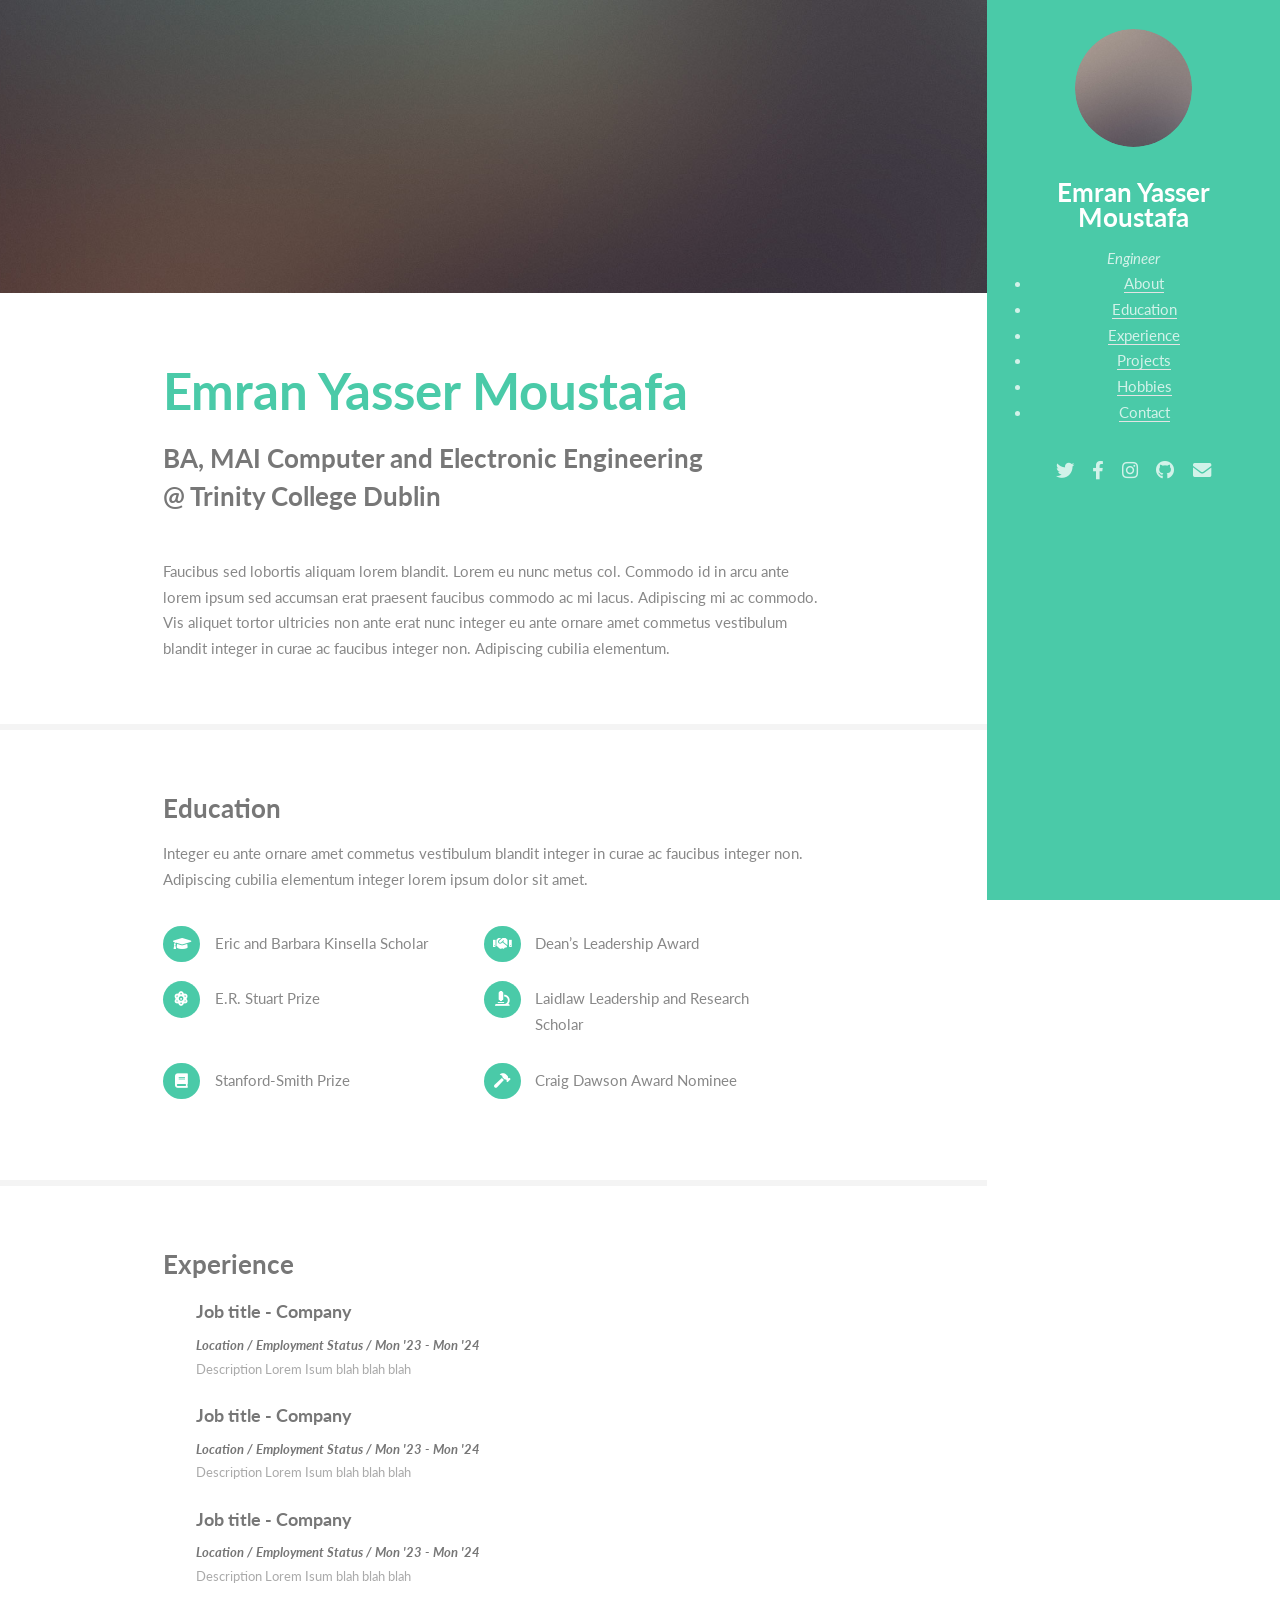
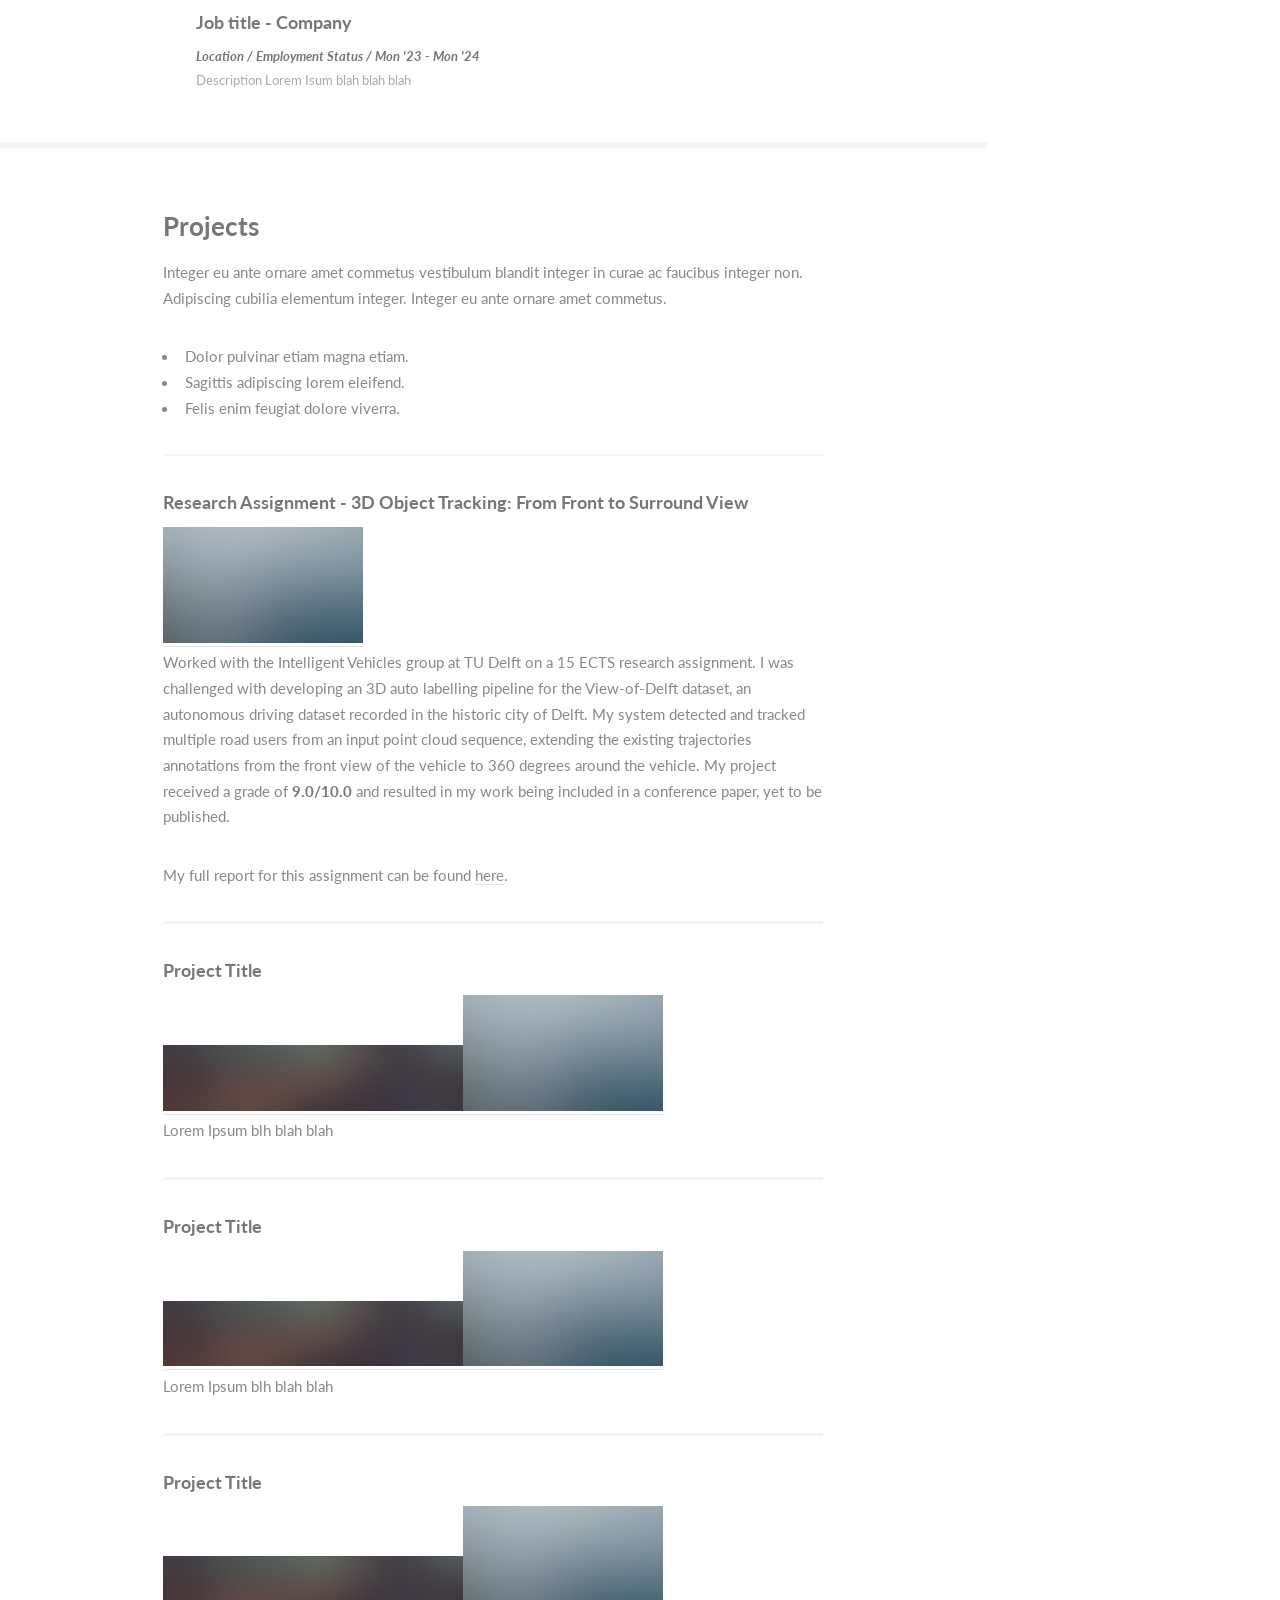
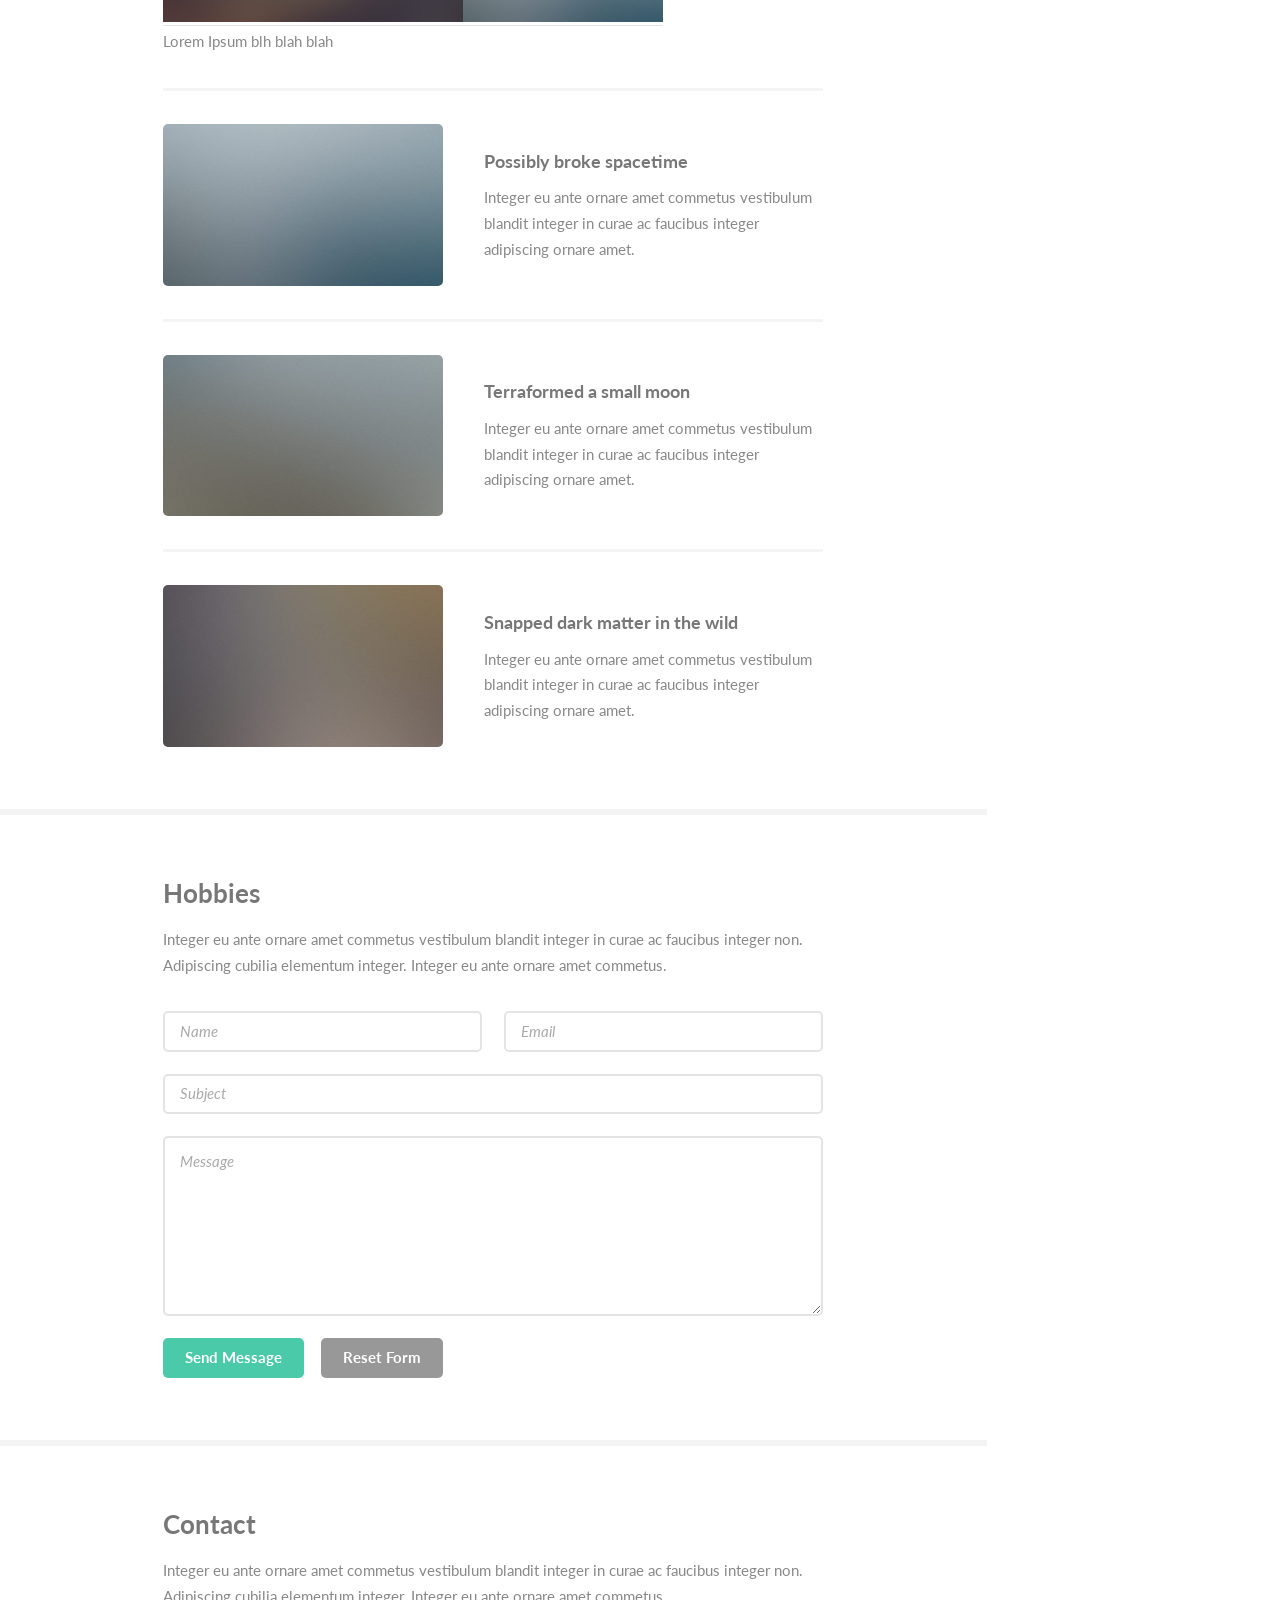
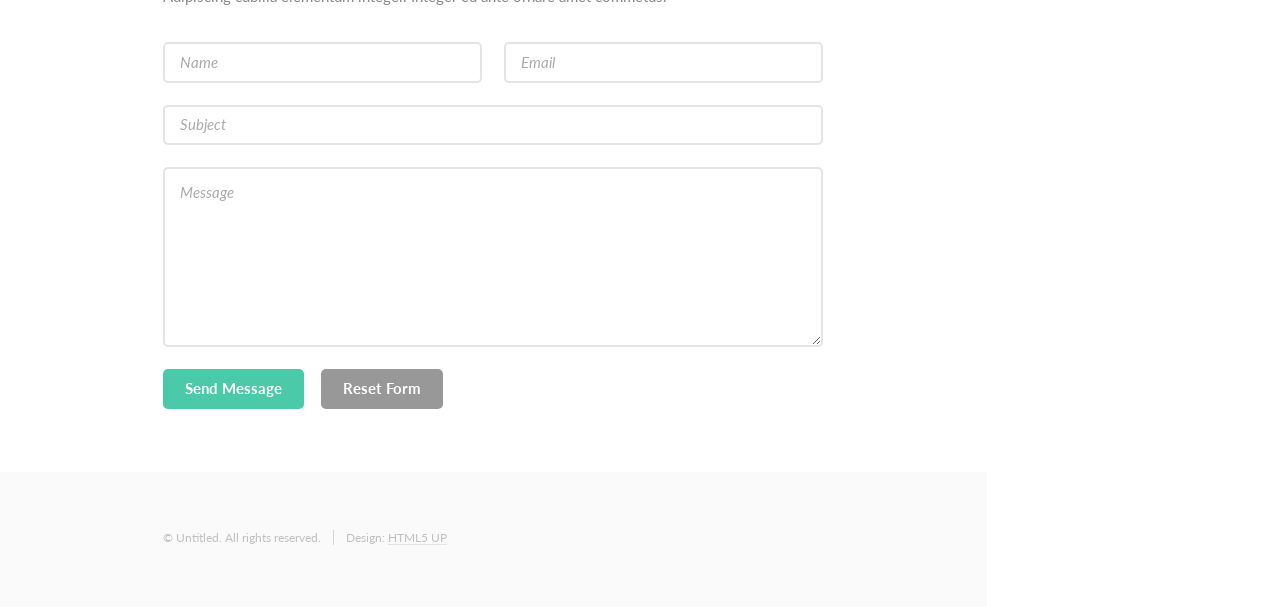
==== index.html @ 8ed4f8d2 "Added objtrack text" ====
<!DOCTYPE HTML>
<!--
	Read Only by HTML5 UP
	html5up.net | @ajlkn
	Free for personal and commercial use under the CCA 3.0 license (html5up.net/license)
-->
<html>
	<head>
		<title>eymoustafa</title>
		<meta charset="utf-8" />
		<meta name="viewport" content="width=device-width, initial-scale=1, user-scalable=no" />
		<link rel="stylesheet" href="assets/css/main.css" />
	</head>
	<body class="is-preload">

		<!-- Header -->
			<section id="header">
				<header>
					<span class="image avatar"><img src="images/avatar.jpg" alt="" /></span>
					<h1 id="logo"><a href="#">Emran Yasser Moustafa</a></h1>
					<p>Engineer</pi
				</header>
				<nav id="nav">
					<ul>
						<li><a href="#one" class="active">About</a></li>
						<li><a href="#two">Education</a></li>
						<li><a href="#three">Experience</a></li>
						<li><a href="#four">Projects</a></li>
						<li><a href="#five">Hobbies</a></li>
						<li><a href="#six">Contact</a></li>
					</ul>
				</nav>
				<footer>
					<ul class="icons">
						<li><a href="#" class="icon brands fa-twitter"><span class="label">Twitter</span></a></li>
						<li><a href="#" class="icon brands fa-facebook-f"><span class="label">Facebook</span></a></li>
						<li><a href="#" class="icon brands fa-instagram"><span class="label">Instagram</span></a></li>
						<li><a href="#" class="icon brands fa-github"><span class="label">Github</span></a></li>
						<li><a href="#" class="icon solid fa-envelope"><span class="label">Email</span></a></li>
					</ul>
				</footer>
			</section>

		<!-- Wrapper -->
			<div id="wrapper">

				<!-- Main -->
					<div id="main">

						<!-- One -->
							<section id="one">
								<div class="image main" data-position="center">
									<img src="images/banner.jpg" alt="" />
								</div>
								<div class="container">
									<header class="major">
										<h2>Emran Yasser Moustafa</h2>
										<p>BA, MAI Computer and Electronic Engineering <br />
										@ Trinity College Dublin</p>
									</header>
									<p>Faucibus sed lobortis aliquam lorem blandit. Lorem eu nunc metus col. Commodo id in arcu ante lorem ipsum sed accumsan erat praesent faucibus commodo ac mi lacus. Adipiscing mi ac commodo. Vis aliquet tortor ultricies non ante erat nunc integer eu ante ornare amet commetus vestibulum blandit integer in curae ac faucibus integer non. Adipiscing cubilia elementum.</p>
								</div>
							</section>

						<!-- Two -->
							<section id="two">
								<div class="container">
									<h3>Education</h3>
									<p>Integer eu ante ornare amet commetus vestibulum blandit integer in curae ac faucibus integer non. Adipiscing cubilia elementum integer lorem ipsum dolor sit amet.</p>
									<ul class="feature-icons">
										<li class="icon solid fa-graduation-cap">Eric and Barbara Kinsella Scholar</li>
										<li class="icon solid fa-handshake">Dean’s Leadership Award</li>
										<li class="icon solid fa-atom">E.R. Stuart Prize</li>
										<li class="icon solid fa-microscope">Laidlaw Leadership and Research Scholar</li>
										<li class="icon solid fa-book">Stanford-Smith Prize</li>
										<li class="icon solid fa-hammer">Craig Dawson Award Nominee</li>
									</ul>
								</div>
							</section>

						<!-- Three -->
							<section id="three">
								<div class="container">
									<h3>Experience</h3>
									<div class="container">
										<header>
											<h4>Job title - Company</h4>
											<h5><i>Location / Employment Status / Mon '23 - Mon '24</i></h5>
											<p>Description Lorem Isum blah blah blah</p>
										</header>

										<header>
											<h4>Job title - Company</h4>
											<h5><i>Location / Employment Status / Mon '23 - Mon '24</i></h5>
											<p>Description Lorem Isum blah blah blah</p>
										</header>

										<header>
											<h4>Job title - Company</h4>
											<h5><i>Location / Employment Status / Mon '23 - Mon '24</i></h5>
											<p>Description Lorem Isum blah blah blah</p>
										</header>

										<header>
											<h4>Job title - Company</h4>
											<h5><i>Location / Employment Status / Mon '23 - Mon '24</i></h5>
											<p>Description Lorem Isum blah blah blah</p>
										</header>
									</div>
								</div>
							</section>

						<!-- Four -->
							<section id="four">
								<div class="container">
									<h3> Projects </h3>
									<p>Integer eu ante ornare amet commetus vestibulum blandit integer in curae ac faucibus integer non. Adipiscing cubilia elementum integer. Integer eu ante ornare amet commetus.</p>
									<ul>
										<li>Dolor pulvinar etiam magna etiam.</li>
										<li>Sagittis adipiscing lorem eleifend.</li>
										<li>Felis enim feugiat dolore viverra.</li>
									</ul>
									<hr> 
									<div class="features">										
										<article>
											<h4>Research Assignment - 3D Object Tracking: From Front to Surround View</h4>
											<a href="#"><img src="images/scene-14.gif" alt="" width="300" /><img src="images/pic01.jpg" alt="" width="200" /></a>
											<p>Worked with the Intelligent Vehicles group at TU Delft on a 15 ECTS research assignment. I was challenged with 
												developing an 3D auto labelling pipeline for the View-of-Delft dataset, an autonomous driving dataset recorded in the 
												historic city of Delft. My system detected and tracked multiple road users from an input point cloud sequence, extending 
												the existing trajectories annotations from the front view of the vehicle to 360 degrees around the vehicle. My project 
												received a grade of <b>9.0/10.0</b> and resulted in my work being included in a conference paper, yet to be published.
												</p>
											<p>My full report for this assignment can be found <a href="#">here</a>.</p>
										</article>
										<article>
											<h4>Project Title</h4>
											<a href="#"><img src="images/banner.jpg" alt="" width="300" /><img src="images/pic01.jpg" alt="" width="200" /></a>
											<p>Lorem Ipsum blh blah blah</p>
										</article>
										<article>
											<h4>Project Title</h4>
											<a href="#"><img src="images/banner.jpg" alt="" width="300" /><img src="images/pic01.jpg" alt="" width="200" /></a>
											<p>Lorem Ipsum blh blah blah</p>
										</article>
										<article>
											<h4>Project Title</h4>
											<a href="#"><img src="images/banner.jpg" alt="" width="300" /><img src="images/pic01.jpg" alt="" width="200" /></a>
											<p>Lorem Ipsum blh blah blah</p>
										</article>
										<article>
											<a href="#" class="image"><img src="images/pic01.jpg" alt="" /></a>
											<div class="inner">
												<h4>Possibly broke spacetime</h4>
												<p>Integer eu ante ornare amet commetus vestibulum blandit integer in curae ac faucibus integer adipiscing ornare amet.</p>
											</div>
										</article>
										<article>
											<a href="#" class="image"><img src="images/pic02.jpg" alt="" /></a>
											<div class="inner">
												<h4>Terraformed a small moon</h4>
												<p>Integer eu ante ornare amet commetus vestibulum blandit integer in curae ac faucibus integer adipiscing ornare amet.</p>
											</div>
										</article>
										<article>
											<a href="#" class="image"><img src="images/pic03.jpg" alt="" /></a>
											<div class="inner">
												<h4>Snapped dark matter in the wild</h4>
												<p>Integer eu ante ornare amet commetus vestibulum blandit integer in curae ac faucibus integer adipiscing ornare amet.</p>
											</div>
										</article>
									</div>
								</div>
							</section>

						<!-- Five -->                                                                                                                                                                     <section id="five">                                                                                                                                                               <div class="container">                                                                                                                                                           <h3>Hobbies</h3>                                                                                                                                                       <p>Integer eu ante ornare amet commetus vestibulum blandit integer in curae ac faucibus integer non. Adipiscing cubilia elementum integer. Integer eu ante ornare amet commetus.</p>                                                                                                                                                                <form method="post" action="#">                                                                                                                                                   <div class="row gtr-uniform">                                                                                                                                                     <div class="col-6 col-12-xsmall"><input type="text" name="name" id="name" placeholder="Name" /></div>                                                                                                                                                                                                                                               <div class="col-6 col-12-xsmall"><input type="email" name="email" id="email" placeholder="Email" /></div>                                                                                                                                                                                                                                           <div class="col-12"><input type="text" name="subject" id="subject" placeholder="Subject" /></div>                                                                                                                                                                                                                                                   <div class="col-12"><textarea name="message" id="message" placeholder="Message" rows="6"></textarea></div>                                                                                                                                                                                                                                          <div class="col-12">                                                                                                                                                              <ul class="actions">                                                                                                                                                              <li><input type="submit" class="primary" value="Send Message" /></li>
						<li><input type="reset" value="Reset Form" /></li>
						</ul>
						</div>
						</div>
						</form>
						</div>
						</section>
						<!-- Six-->                                                                                                                                                                     <section id="six">                                                                                                                                                               <div class="container">                                                                                                                                                           <h3>Contact</h3>                                                                                                                                                       <p>Integer eu ante ornare amet commetus vestibulum blandit integer in curae ac faucibus integer non. Adipiscing cubilia elementum integer. Integer eu ante ornare amet commetus.</p>                                                                                                                                                                <form method="post" action="#">                                                                                                                                                   <div class="row gtr-uniform">                                                                                                                                                     <div class="col-6 col-12-xsmall"><input type="text" name="name" id="name" placeholder="Name" /></div>                                                                                                                                                                                                                                               <div class="col-6 col-12-xsmall"><input type="email" name="email" id="email" placeholder="Email" /></div>                                                                                                                                                                                                                                           <div class="col-12"><input type="text" name="subject" id="subject" placeholder="Subject" /></div>                                                                                                                                                                                                                                                   <div class="col-12"><textarea name="message" id="message" placeholder="Message" rows="6"></textarea></div>                                                                                                                                                                                                                                          <div class="col-12">                                                                                                                                                              <ul class="actions">                                                                                                                                                              <li><input type="submit" class="primary" value="Send Message" /></li>
						<li><input type="reset" value="Reset Form" /></li>
						</ul>
						</div>
						</div>
						</form>
						</div>
						</section>


						<!-- Five -->
						<!--
							<section id="five">
								<div class="container">
									<h3>Elements</h3>

									<section>
										<h4>Text</h4>
										<p>This is <b>bold</b> and this is <strong>strong</strong>. This is <i>italic</i> and this is <em>emphasized</em>.
										This is <sup>superscript</sup> text and this is <sub>subscript</sub> text.
										This is <u>underlined</u> and this is code: <code>for (;;) { ... }</code>. Finally, <a href="#">this is a link</a>.</p>
										<hr />
										<header>
											<h4>Heading with a Subtitle</h4>
											<p>Lorem ipsum dolor sit amet nullam id egestas urna aliquam</p>
										</header>
										<p>Nunc lacinia ante nunc ac lobortis. Interdum adipiscing gravida odio porttitor sem non mi integer non faucibus ornare mi ut ante amet placerat aliquet. Volutpat eu sed ante lacinia sapien lorem accumsan varius montes viverra nibh in adipiscing blandit tempus accumsan.</p>
										<header>
											<h5>Heading with a Subtitle</h5>
											<p>Lorem ipsum dolor sit amet nullam id egestas urna aliquam</p>
										</header>
										<p>Nunc lacinia ante nunc ac lobortis. Interdum adipiscing gravida odio porttitor sem non mi integer non faucibus ornare mi ut ante amet placerat aliquet. Volutpat eu sed ante lacinia sapien lorem accumsan varius montes viverra nibh in adipiscing blandit tempus accumsan.</p>
										<hr />
										<h2>Heading Level 2</h2>
										<h3>Heading Level 3</h3>
										<h4>Heading Level 4</h4>
										<h5>Heading Level 5</h5>
										<h6>Heading Level 6</h6>
										<hr />
										<h5>Blockquote</h5>
										<blockquote>Fringilla nisl. Donec accumsan interdum nisi, quis tincidunt felis sagittis eget tempus euismod. Vestibulum ante ipsum primis in faucibus vestibulum. Blandit adipiscing eu felis iaculis volutpat ac adipiscing accumsan faucibus. Vestibulum ante ipsum primis in faucibus lorem ipsum dolor sit amet nullam adipiscing eu felis.</blockquote>
										<h5>Preformatted</h5>
										<pre><code>i = 0;

while (!deck.isInOrder()) {
    print 'Iteration ' + i;
    deck.shuffle();
    i++;
}

print 'It took ' + i + ' iterations to sort the deck.';</code></pre>
									</section>

									<section>
										<h4>Lists</h4>
										<div class="row">
											<div class="col-6 col-12-xsmall">
												<h5>Unordered</h5>
												<ul>
													<li>Dolor pulvinar etiam magna etiam.</li>
													<li>Sagittis adipiscing lorem eleifend.</li>
													<li>Felis enim feugiat dolore viverra.</li>
												</ul>
												<h5>Alternate</h5>
												<ul class="alt">
													<li>Dolor pulvinar etiam magna etiam.</li>
													<li>Sagittis adipiscing lorem eleifend.</li>
													<li>Felis enim feugiat dolore viverra.</li>
												</ul>
											</div>
											<div class="col-6 col-12-xsmall">
												<h5>Ordered</h5>
												<ol>
													<li>Dolor pulvinar etiam magna etiam.</li>
													<li>Etiam vel felis at lorem sed viverra.</li>
													<li>Felis enim feugiat dolore viverra.</li>
													<li>Dolor pulvinar etiam magna etiam.</li>
													<li>Etiam vel felis at lorem sed viverra.</li>
													<li>Felis enim feugiat dolore viverra.</li>
												</ol>
												<h5>Icons</h5>
												<ul class="icons">
													<li><a href="#" class="icon brands fa-twitter"><span class="label">Twitter</span></a></li>
													<li><a href="#" class="icon brands fa-facebook-f"><span class="label">Facebook</span></a></li>
													<li><a href="#" class="icon brands fa-instagram"><span class="label">Instagram</span></a></li>
													<li><a href="#" class="icon brands fa-github"><span class="label">Github</span></a></li>
													<li><a href="#" class="icon brands fa-dribbble"><span class="label">Dribbble</span></a></li>
													<li><a href="#" class="icon brands fa-tumblr"><span class="label">Tumblr</span></a></li>
												</ul>
											</div>
										</div>
										<h5>Actions</h5>
										<ul class="actions">
											<li><a href="#" class="button primary">Default</a></li>
											<li><a href="#" class="button">Default</a></li>
											<li><a href="#" class="button alt">Default</a></li>
										</ul>
										<ul class="actions small">
											<li><a href="#" class="button primary small">Small</a></li>
											<li><a href="#" class="button small">Small</a></li>
											<li><a href="#" class="button alt small">Small</a></li>
										</ul>
										<div class="row">
											<div class="col-3 col-6-medium col-12-xsmall">
												<ul class="actions stacked">
													<li><a href="#" class="button primary">Default</a></li>
													<li><a href="#" class="button">Default</a></li>
													<li><a href="#" class="button alt">Default</a></li>
												</ul>
											</div>
											<div class="col-3 col-6 col-12-xsmall">
												<ul class="actions stacked">
													<li><a href="#" class="button primary small">Small</a></li>
													<li><a href="#" class="button small">Small</a></li>
													<li><a href="#" class="button alt small">Small</a></li>
												</ul>
											</div>
											<div class="col-3 col-6-medium col-12-xsmall">
												<ul class="actions stacked">
													<li><a href="#" class="button primary fit">Default</a></li>
													<li><a href="#" class="button fit">Default</a></li>
													<li><a href="#" class="button alt fit">Default</a></li>
												</ul>
											</div>
											<div class="col-3 col-6-medium col-12-xsmall">
												<ul class="actions stacked">
													<li><a href="#" class="button primary small fit">Small</a></li>
													<li><a href="#" class="button small fit">Small</a></li>
													<li><a href="#" class="button alt small fit">Small</a></li>
												</ul>
											</div>
										</div>
									</section>

									<section>
										<h4>Table</h4>
										<h5>Default</h5>
										<div class="table-wrapper">
											<table>
												<thead>
													<tr>
														<th>Name</th>
														<th>Description</th>
														<th>Price</th>
													</tr>
												</thead>
												<tbody>
													<tr>
														<td>Item One</td>
														<td>Ante turpis integer aliquet porttitor.</td>
														<td>29.99</td>
													</tr>
													<tr>
														<td>Item Two</td>
														<td>Vis ac commodo adipiscing arcu aliquet.</td>
														<td>19.99</td>
													</tr>
													<tr>
														<td>Item Three</td>
														<td> Morbi faucibus arcu accumsan lorem.</td>
														<td>29.99</td>
													</tr>
													<tr>
														<td>Item Four</td>
														<td>Vitae integer tempus condimentum.</td>
														<td>19.99</td>
													</tr>
													<tr>
														<td>Item Five</td>
														<td>Ante turpis integer aliquet porttitor.</td>
														<td>29.99</td>
													</tr>
												</tbody>
												<tfoot>
													<tr>
														<td colspan="2"></td>
														<td>100.00</td>
													</tr>
												</tfoot>
											</table>
										</div>

										<h5>Alternate</h5>
										<div class="table-wrapper">
											<table class="alt">
												<thead>
													<tr>
														<th>Name</th>
														<th>Description</th>
														<th>Price</th>
													</tr>
												</thead>
												<tbody>
													<tr>
														<td>Item One</td>
														<td>Ante turpis integer aliquet porttitor.</td>
														<td>29.99</td>
													</tr>
													<tr>
														<td>Item Two</td>
														<td>Vis ac commodo adipiscing arcu aliquet.</td>
														<td>19.99</td>
													</tr>
													<tr>
														<td>Item Three</td>
														<td> Morbi faucibus arcu accumsan lorem.</td>
														<td>29.99</td>
													</tr>
													<tr>
														<td>Item Four</td>
														<td>Vitae integer tempus condimentum.</td>
														<td>19.99</td>
													</tr>
													<tr>
														<td>Item Five</td>
														<td>Ante turpis integer aliquet porttitor.</td>
														<td>29.99</td>
													</tr>
												</tbody>
												<tfoot>
													<tr>
														<td colspan="2"></td>
														<td>100.00</td>
													</tr>
												</tfoot>
											</table>
										</div>
									</section>

									<section>
										<h4>Buttons</h4>
										<ul class="actions">
											<li><a href="#" class="button primary">Primary</a></li>
											<li><a href="#" class="button">Default</a></li>
											<li><a href="#" class="button alt">Alternate</a></li>
										</ul>
										<ul class="actions">
											<li><a href="#" class="button primary large">Large</a></li>
											<li><a href="#" class="button">Default</a></li>
											<li><a href="#" class="button alt small">Small</a></li>
										</ul>
										<ul class="actions fit">
											<li><a href="#" class="button primary fit">Fit</a></li>
											<li><a href="#" class="button fit">Fit</a></li>
											<li><a href="#" class="button alt fit">Fit</a></li>
										</ul>
										<ul class="actions fit small">
											<li><a href="#" class="button primary fit small">Fit + Small</a></li>
											<li><a href="#" class="button fit small">Fit + Small</a></li>
											<li><a href="#" class="button alt fit small">Fit + Small</a></li>
										</ul>
										<ul class="actions">
											<li><a href="#" class="button primary icon solid fa-download">Icon</a></li>
											<li><a href="#" class="button icon solid fa-download">Icon</a></li>
											<li><a href="#" class="button alt icon solid fa-check">Icon</a></li>
										</ul>
										<ul class="actions">
											<li><span class="button primary disabled">Primary</span></li>
											<li><span class="button disabled">Default</span></li>
											<li><span class="button alt disabled">Alternate</span></li>
										</ul>
									</section>

									<section>
										<h4>Form</h4>
										<form method="post" action="#">
											<div class="row gtr-uniform">
												<div class="col-6 col-12-xsmall">
													<input type="text" name="demo-name" id="demo-name" value="" placeholder="Name" />
												</div>
												<div class="col-6 col-12-xsmall">
													<input type="email" name="demo-email" id="demo-email" value="" placeholder="Email" />
												</div>
												<div class="col-12">
													<select name="demo-category" id="demo-category">
														<option value="">- Category -</option>
														<option value="1">Manufacturing</option>
														<option value="1">Shipping</option>
														<option value="1">Administration</option>
														<option value="1">Human Resources</option>
													</select>
												</div>
												<div class="col-4 col-12-medium">
													<input type="radio" id="demo-priority-low" name="demo-priority" checked>
													<label for="demo-priority-low">Low Priority</label>
												</div>
												<div class="col-4 col-12-medium">
													<input type="radio" id="demo-priority-normal" name="demo-priority">
													<label for="demo-priority-normal">Normal Priority</label>
												</div>
												<div class="col-4 col-12-medium">
													<input type="radio" id="demo-priority-high" name="demo-priority">
													<label for="demo-priority-high">High Priority</label>
												</div>
												<div class="col-6 col-12-medium">
													<input type="checkbox" id="demo-copy" name="demo-copy">
													<label for="demo-copy">Email me a copy of this message</label>
												</div>
												<div class="col-6 col-12-medium">
													<input type="checkbox" id="demo-human" name="demo-human" checked>
													<label for="demo-human">I am a human and not a robot</label>
												</div>
												<div class="col-12">
													<textarea name="demo-message" id="demo-message" placeholder="Enter your message" rows="6"></textarea>
												</div>
												<div class="col-12">
													<ul class="actions">
														<li><input type="submit" value="Send Message" /></li>
														<li><input type="reset" value="Reset" class="alt" /></li>
													</ul>
												</div>
											</div>
										</form>
									</section>

									<section>
										<h4>Image</h4>
										<h5>Fit</h5>
										<span class="image fit"><img src="images/banner.jpg" alt="" /></span>
										<div class="box alt">
											<div class="row gtr-50 gtr-uniform">
												<div class="col-4"><span class="image fit"><img src="images/pic01.jpg" alt="" /></span></div>
												<div class="col-4"><span class="image fit"><img src="images/pic02.jpg" alt="" /></span></div>
												<div class="col-4"><span class="image fit"><img src="images/pic03.jpg" alt="" /></span></div>
												<div class="col-4"><span class="image fit"><img src="images/pic02.jpg" alt="" /></span></div>
												<div class="col-4"><span class="image fit"><img src="images/pic03.jpg" alt="" /></span></div>
												<div class="col-4"><span class="image fit"><img src="images/pic01.jpg" alt="" /></span></div>
												<div class="col-4"><span class="image fit"><img src="images/pic03.jpg" alt="" /></span></div>
												<div class="col-4"><span class="image fit"><img src="images/pic01.jpg" alt="" /></span></div>
												<div class="col-4"><span class="image fit"><img src="images/pic02.jpg" alt="" /></span></div>
											</div>
										</div>
										<h5>Left &amp; Right</h5>
										<p><span class="image left"><img src="images/avatar.jpg" alt="" /></span>Fringilla nisl. Donec accumsan interdum nisi, quis tincidunt felis sagittis eget. tempus euismod. Vestibulum ante ipsum primis in faucibus vestibulum. Blandit adipiscing eu felis iaculis volutpat ac adipiscing accumsan eu faucibus. Integer ac pellentesque praesent tincidunt felis sagittis eget. tempus euismod. Vestibulum ante ipsum primis in faucibus vestibulum. Blandit adipiscing eu felis iaculis volutpat ac adipiscing accumsan eu faucibus. Integer ac pellentesque praesent. Donec accumsan interdum nisi, quis tincidunt felis sagittis eget. tempus euismod. Vestibulum ante ipsum primis in faucibus vestibulum. Blandit adipiscing eu felis iaculis volutpat ac adipiscing accumsan eu faucibus. Integer ac pellentesque praesent tincidunt felis sagittis eget. tempus euismod. Vestibulum ante ipsum primis in faucibus vestibulum. Blandit adipiscing eu felis iaculis volutpat ac adipiscing accumsan eu faucibus. Integer ac pellentesque praesent.</p>
										<p><span class="image right"><img src="images/avatar.jpg" alt="" /></span>Fringilla nisl. Donec accumsan interdum nisi, quis tincidunt felis sagittis eget. tempus euismod. Vestibulum ante ipsum primis in faucibus vestibulum. Blandit adipiscing eu felis iaculis volutpat ac adipiscing accumsan eu faucibus. Integer ac pellentesque praesent tincidunt felis sagittis eget. tempus euismod. Vestibulum ante ipsum primis in faucibus vestibulum. Blandit adipiscing eu felis iaculis volutpat ac adipiscing accumsan eu faucibus. Integer ac pellentesque praesent. Donec accumsan interdum nisi, quis tincidunt felis sagittis eget. tempus euismod. Vestibulum ante ipsum primis in faucibus vestibulum. Blandit adipiscing eu felis iaculis volutpat ac adipiscing accumsan eu faucibus. Integer ac pellentesque praesent tincidunt felis sagittis eget. tempus euismod. Vestibulum ante ipsum primis in faucibus vestibulum. Blandit adipiscing eu felis iaculis volutpat ac adipiscing accumsan eu faucibus. Integer ac pellentesque praesent.</p>
									</section>

								</div>
							</section>
						-->

					</div>

				<!-- Footer -->
					<section id="footer">
						<div class="container">
							<ul class="copyright">
								<li>&copy; Untitled. All rights reserved.</li><li>Design: <a href="http://html5up.net">HTML5 UP</a></li>
							</ul>
						</div>
					</section>

			</div>

		<!-- Scripts -->
			<script src="assets/js/jquery.min.js"></script>
			<script src="assets/js/jquery.scrollex.min.js"></script>
			<script src="assets/js/jquery.scrolly.min.js"></script>
			<script src="assets/js/browser.min.js"></script>
			<script src="assets/js/breakpoints.min.js"></script>
			<script src="assets/js/util.js"></script>
			<script src="assets/js/main.js"></script>

	</body>
</html>
---- assets/css/main.css ----
@import url("fontawesome-all.min.css");
@import url("https://fonts.googleapis.com/css?family=Lato:400,400italic,700,700italic|Source+Code+Pro:400");

/*
	Read Only by HTML5 UP
	html5up.net | @ajlkn
	Free for personal and commercial use under the CCA 3.0 license (html5up.net/license)
*/

html, body, div, span, applet, object,
iframe, h1, h2, h3, h4, h5, h6, p, blockquote,
pre, a, abbr, acronym, address, big, cite,
code, del, dfn, em, img, ins, kbd, q, s, samp,
small, strike, strong, sub, sup, tt, var, b,
u, i, center, dl, dt, dd, ol, ul, li, fieldset,
form, label, legend, table, caption, tbody,
tfoot, thead, tr, th, td, article, aside,
canvas, details, embed, figure, figcaption,
footer, header, hgroup, menu, nav, output, ruby,
section, summary, time, mark, audio, video {
	margin: 0;
	padding: 0;
	border: 0;
	font-size: 100%;
	font: inherit;
	vertical-align: baseline;}

article, aside, details, figcaption, figure,
footer, header, hgroup, menu, nav, section {
	display: block;}

body {
	line-height: 1;
}

ol, ul {
	list-style: none;
}

blockquote, q {
	quotes: none;
}

	blockquote:before, blockquote:after, q:before, q:after {
		content: '';
		content: none;
	}

table {
	border-collapse: collapse;
	border-spacing: 0;
}

body {
	-webkit-text-size-adjust: none;
}

mark {
	background-color: transparent;
	color: inherit;
}

input::-moz-focus-inner {
	border: 0;
	padding: 0;
}

input, select, textarea {
	-moz-appearance: none;
	-webkit-appearance: none;
	-ms-appearance: none;
	appearance: none;
}

/* Basic */

	html {
		box-sizing: border-box;
	}

	*, *:before, *:after {
		box-sizing: inherit;
	}

	body {
		background: #fff;
	}

		body.is-preload *, body.is-preload *:before, body.is-preload *:after {
			-moz-animation: none !important;
			-webkit-animation: none !important;
			-ms-animation: none !important;
			animation: none !important;
			-moz-transition: none !important;
			-webkit-transition: none !important;
			-ms-transition: none !important;
			transition: none !important;
		}

	body, input, select, textarea {
		color: #888;
		font-family: "Lato", sans-serif;
		font-size: 16pt;
		font-weight: 400;
		line-height: 1.75em;
	}

	a {
		-moz-transition: color 0.2s ease-in-out, border-color 0.2s ease-in-out;
		-webkit-transition: color 0.2s ease-in-out, border-color 0.2s ease-in-out;
		-ms-transition: color 0.2s ease-in-out, border-color 0.2s ease-in-out;
		transition: color 0.2s ease-in-out, border-color 0.2s ease-in-out;
		border-bottom: solid 1px #e4e4e4;
		color: inherit;
		text-decoration: none;
	}

		a:hover {
			border-bottom-color: transparent;
			color: #4acaa8 !important;
		}

	strong, b {
		color: #777;
		font-weight: 700;
	}

	em, i {
		font-style: italic;
	}

	p {
		margin: 0 0 2.25em 0;
	}

	h1, h2, h3, h4, h5, h6 {
		color: #777;
		font-weight: 700;
		line-height: 1em;
		margin: 0 0 0.5625em 0;
	}

		h1 a, h2 a, h3 a, h4 a, h5 a, h6 a {
			border: 0;
			color: inherit;
			text-decoration: none;
		}

	h2 {
		font-size: 2em;
		line-height: 1.5em;
	}

	h3 {
		font-size: 1.75em;
		line-height: 1.5em;
	}

	h4 {
		font-size: 1.25em;
		line-height: 1.5em;
	}

	h5 {
		font-size: 0.9em;
		line-height: 1.5em;
	}

	h6 {
		font-size: 0.7em;
		line-height: 1.5em;
	}

	sub {
		font-size: 0.8em;
		position: relative;
		top: 0.5em;
	}

	sup {
		font-size: 0.8em;
		position: relative;
		top: -0.5em;
	}

	hr {
		border: 0;
		border-bottom: solid 2px #f4f4f4;
		margin: 2.25em 0;
	}

		hr.major {
			margin: 3.375em 0;
		}

	blockquote {
		border-left: solid 8px #e4e4e4;
		font-style: italic;
		margin: 0 0 2.25em 0;
		padding: 0.5em 0 0.5em 2em;
	}

	code {
		background: #555;
		border-radius: 5px;
		color: #fff;
		font-family: "Source Code Pro", monospace;
		font-size: 0.9em;
		margin: 0 0.25em;
		padding: 0.25em 0.65em;
	}

	pre {
		font-family: "Source Code Pro", monospace;
		font-size: 0.9em;
		margin: 0 0 2.25em 0;
	}

		pre code {
			-webkit-overflow-scrolling: touch;
			display: block;
			line-height: 1.5em;
			overflow-x: auto;
			padding: 1em 1.5em;
		}

	.align-left {
		text-align: left;
	}

	.align-center {
		text-align: center;
	}

	.align-right {
		text-align: right;
	}

/* Row */

	.row {
		display: flex;
		flex-wrap: wrap;
		box-sizing: border-box;
		align-items: stretch;
	}

		.row > * {
			box-sizing: border-box;
		}

		.row.gtr-uniform > * > :last-child {
			margin-bottom: 0;
		}

		.row.aln-left {
			justify-content: flex-start;
		}

		.row.aln-center {
			justify-content: center;
		}

		.row.aln-right {
			justify-content: flex-end;
		}

		.row.aln-top {
			align-items: flex-start;
		}

		.row.aln-middle {
			align-items: center;
		}

		.row.aln-bottom {
			align-items: flex-end;
		}

		.row > .imp {
			order: -1;
		}

		.row > .col-1 {
			width: 8.33333%;
		}

		.row > .off-1 {
			margin-left: 8.33333%;
		}

		.row > .col-2 {
			width: 16.66667%;
		}

		.row > .off-2 {
			margin-left: 16.66667%;
		}

		.row > .col-3 {
			width: 25%;
		}

		.row > .off-3 {
			margin-left: 25%;
		}

		.row > .col-4 {
			width: 33.33333%;
		}

		.row > .off-4 {
			margin-left: 33.33333%;
		}

		.row > .col-5 {
			width: 41.66667%;
		}

		.row > .off-5 {
			margin-left: 41.66667%;
		}

		.row > .col-6 {
			width: 50%;
		}

		.row > .off-6 {
			margin-left: 50%;
		}

		.row > .col-7 {
			width: 58.33333%;
		}

		.row > .off-7 {
			margin-left: 58.33333%;
		}

		.row > .col-8 {
			width: 66.66667%;
		}

		.row > .off-8 {
			margin-left: 66.66667%;
		}

		.row > .col-9 {
			width: 75%;
		}

		.row > .off-9 {
			margin-left: 75%;
		}

		.row > .col-10 {
			width: 83.33333%;
		}

		.row > .off-10 {
			margin-left: 83.33333%;
		}

		.row > .col-11 {
			width: 91.66667%;
		}

		.row > .off-11 {
			margin-left: 91.66667%;
		}

		.row > .col-12 {
			width: 100%;
		}

		.row > .off-12 {
			margin-left: 100%;
		}

		.row.gtr-0 {
			margin-top: 0;
			margin-left: 0em;
		}

			.row.gtr-0 > * {
				padding: 0 0 0 0em;
			}

			.row.gtr-0.gtr-uniform {
				margin-top: 0em;
			}

				.row.gtr-0.gtr-uniform > * {
					padding-top: 0em;
				}

		.row.gtr-25 {
			margin-top: 0;
			margin-left: -0.5em;
		}

			.row.gtr-25 > * {
				padding: 0 0 0 0.5em;
			}

			.row.gtr-25.gtr-uniform {
				margin-top: -0.5em;
			}

				.row.gtr-25.gtr-uniform > * {
					padding-top: 0.5em;
				}

		.row.gtr-50 {
			margin-top: 0;
			margin-left: -1em;
		}

			.row.gtr-50 > * {
				padding: 0 0 0 1em;
			}

			.row.gtr-50.gtr-uniform {
				margin-top: -1em;
			}

				.row.gtr-50.gtr-uniform > * {
					padding-top: 1em;
				}

		.row {
			margin-top: 0;
			margin-left: -2em;
		}

			.row > * {
				padding: 0 0 0 2em;
			}

			.row.gtr-uniform {
				margin-top: -2em;
			}

				.row.gtr-uniform > * {
					padding-top: 2em;
				}

		.row.gtr-150 {
			margin-top: 0;
			margin-left: -3em;
		}

			.row.gtr-150 > * {
				padding: 0 0 0 3em;
			}

			.row.gtr-150.gtr-uniform {
				margin-top: -3em;
			}

				.row.gtr-150.gtr-uniform > * {
					padding-top: 3em;
				}

		.row.gtr-200 {
			margin-top: 0;
			margin-left: -4em;
		}

			.row.gtr-200 > * {
				padding: 0 0 0 4em;
			}

			.row.gtr-200.gtr-uniform {
				margin-top: -4em;
			}

				.row.gtr-200.gtr-uniform > * {
					padding-top: 4em;
				}

		@media screen and (max-width: 1680px) {

			.row {
				display: flex;
				flex-wrap: wrap;
				box-sizing: border-box;
				align-items: stretch;
			}

				.row > * {
					box-sizing: border-box;
				}

				.row.gtr-uniform > * > :last-child {
					margin-bottom: 0;
				}

				.row.aln-left {
					justify-content: flex-start;
				}

				.row.aln-center {
					justify-content: center;
				}

				.row.aln-right {
					justify-content: flex-end;
				}

				.row.aln-top {
					align-items: flex-start;
				}

				.row.aln-middle {
					align-items: center;
				}

				.row.aln-bottom {
					align-items: flex-end;
				}

				.row > .imp-xlarge {
					order: -1;
				}

				.row > .col-1-xlarge {
					width: 8.33333%;
				}

				.row > .off-1-xlarge {
					margin-left: 8.33333%;
				}

				.row > .col-2-xlarge {
					width: 16.66667%;
				}

				.row > .off-2-xlarge {
					margin-left: 16.66667%;
				}

				.row > .col-3-xlarge {
					width: 25%;
				}

				.row > .off-3-xlarge {
					margin-left: 25%;
				}

				.row > .col-4-xlarge {
					width: 33.33333%;
				}

				.row > .off-4-xlarge {
					margin-left: 33.33333%;
				}

				.row > .col-5-xlarge {
					width: 41.66667%;
				}

				.row > .off-5-xlarge {
					margin-left: 41.66667%;
				}

				.row > .col-6-xlarge {
					width: 50%;
				}

				.row > .off-6-xlarge {
					margin-left: 50%;
				}

				.row > .col-7-xlarge {
					width: 58.33333%;
				}

				.row > .off-7-xlarge {
					margin-left: 58.33333%;
				}

				.row > .col-8-xlarge {
					width: 66.66667%;
				}

				.row > .off-8-xlarge {
					margin-left: 66.66667%;
				}

				.row > .col-9-xlarge {
					width: 75%;
				}

				.row > .off-9-xlarge {
					margin-left: 75%;
				}

				.row > .col-10-xlarge {
					width: 83.33333%;
				}

				.row > .off-10-xlarge {
					margin-left: 83.33333%;
				}

				.row > .col-11-xlarge {
					width: 91.66667%;
				}

				.row > .off-11-xlarge {
					margin-left: 91.66667%;
				}

				.row > .col-12-xlarge {
					width: 100%;
				}

				.row > .off-12-xlarge {
					margin-left: 100%;
				}

				.row.gtr-0 {
					margin-top: 0;
					margin-left: 0em;
				}

					.row.gtr-0 > * {
						padding: 0 0 0 0em;
					}

					.row.gtr-0.gtr-uniform {
						margin-top: 0em;
					}

						.row.gtr-0.gtr-uniform > * {
							padding-top: 0em;
						}

				.row.gtr-25 {
					margin-top: 0;
					margin-left: -0.5em;
				}

					.row.gtr-25 > * {
						padding: 0 0 0 0.5em;
					}

					.row.gtr-25.gtr-uniform {
						margin-top: -0.5em;
					}

						.row.gtr-25.gtr-uniform > * {
							padding-top: 0.5em;
						}

				.row.gtr-50 {
					margin-top: 0;
					margin-left: -1em;
				}

					.row.gtr-50 > * {
						padding: 0 0 0 1em;
					}

					.row.gtr-50.gtr-uniform {
						margin-top: -1em;
					}

						.row.gtr-50.gtr-uniform > * {
							padding-top: 1em;
						}

				.row {
					margin-top: 0;
					margin-left: -2em;
				}

					.row > * {
						padding: 0 0 0 2em;
					}

					.row.gtr-uniform {
						margin-top: -2em;
					}

						.row.gtr-uniform > * {
							padding-top: 2em;
						}

				.row.gtr-150 {
					margin-top: 0;
					margin-left: -3em;
				}

					.row.gtr-150 > * {
						padding: 0 0 0 3em;
					}

					.row.gtr-150.gtr-uniform {
						margin-top: -3em;
					}

						.row.gtr-150.gtr-uniform > * {
							padding-top: 3em;
						}

				.row.gtr-200 {
					margin-top: 0;
					margin-left: -4em;
				}

					.row.gtr-200 > * {
						padding: 0 0 0 4em;
					}

					.row.gtr-200.gtr-uniform {
						margin-top: -4em;
					}

						.row.gtr-200.gtr-uniform > * {
							padding-top: 4em;
						}

		}

		@media screen and (max-width: 1280px) {

			.row {
				display: flex;
				flex-wrap: wrap;
				box-sizing: border-box;
				align-items: stretch;
			}

				.row > * {
					box-sizing: border-box;
				}

				.row.gtr-uniform > * > :last-child {
					margin-bottom: 0;
				}

				.row.aln-left {
					justify-content: flex-start;
				}

				.row.aln-center {
					justify-content: center;
				}

				.row.aln-right {
					justify-content: flex-end;
				}

				.row.aln-top {
					align-items: flex-start;
				}

				.row.aln-middle {
					align-items: center;
				}

				.row.aln-bottom {
					align-items: flex-end;
				}

				.row > .imp-large {
					order: -1;
				}

				.row > .col-1-large {
					width: 8.33333%;
				}

				.row > .off-1-large {
					margin-left: 8.33333%;
				}

				.row > .col-2-large {
					width: 16.66667%;
				}

				.row > .off-2-large {
					margin-left: 16.66667%;
				}

				.row > .col-3-large {
					width: 25%;
				}

				.row > .off-3-large {
					margin-left: 25%;
				}

				.row > .col-4-large {
					width: 33.33333%;
				}

				.row > .off-4-large {
					margin-left: 33.33333%;
				}

				.row > .col-5-large {
					width: 41.66667%;
				}

				.row > .off-5-large {
					margin-left: 41.66667%;
				}

				.row > .col-6-large {
					width: 50%;
				}

				.row > .off-6-large {
					margin-left: 50%;
				}

				.row > .col-7-large {
					width: 58.33333%;
				}

				.row > .off-7-large {
					margin-left: 58.33333%;
				}

				.row > .col-8-large {
					width: 66.66667%;
				}

				.row > .off-8-large {
					margin-left: 66.66667%;
				}

				.row > .col-9-large {
					width: 75%;
				}

				.row > .off-9-large {
					margin-left: 75%;
				}

				.row > .col-10-large {
					width: 83.33333%;
				}

				.row > .off-10-large {
					margin-left: 83.33333%;
				}

				.row > .col-11-large {
					width: 91.66667%;
				}

				.row > .off-11-large {
					margin-left: 91.66667%;
				}

				.row > .col-12-large {
					width: 100%;
				}

				.row > .off-12-large {
					margin-left: 100%;
				}

				.row.gtr-0 {
					margin-top: 0;
					margin-left: 0em;
				}

					.row.gtr-0 > * {
						padding: 0 0 0 0em;
					}

					.row.gtr-0.gtr-uniform {
						margin-top: 0em;
					}

						.row.gtr-0.gtr-uniform > * {
							padding-top: 0em;
						}

				.row.gtr-25 {
					margin-top: 0;
					margin-left: -0.375em;
				}

					.row.gtr-25 > * {
						padding: 0 0 0 0.375em;
					}

					.row.gtr-25.gtr-uniform {
						margin-top: -0.375em;
					}

						.row.gtr-25.gtr-uniform > * {
							padding-top: 0.375em;
						}

				.row.gtr-50 {
					margin-top: 0;
					margin-left: -0.75em;
				}

					.row.gtr-50 > * {
						padding: 0 0 0 0.75em;
					}

					.row.gtr-50.gtr-uniform {
						margin-top: -0.75em;
					}

						.row.gtr-50.gtr-uniform > * {
							padding-top: 0.75em;
						}

				.row {
					margin-top: 0;
					margin-left: -1.5em;
				}

					.row > * {
						padding: 0 0 0 1.5em;
					}

					.row.gtr-uniform {
						margin-top: -1.5em;
					}

						.row.gtr-uniform > * {
							padding-top: 1.5em;
						}

				.row.gtr-150 {
					margin-top: 0;
					margin-left: -2.25em;
				}

					.row.gtr-150 > * {
						padding: 0 0 0 2.25em;
					}

					.row.gtr-150.gtr-uniform {
						margin-top: -2.25em;
					}

						.row.gtr-150.gtr-uniform > * {
							padding-top: 2.25em;
						}

				.row.gtr-200 {
					margin-top: 0;
					margin-left: -3em;
				}

					.row.gtr-200 > * {
						padding: 0 0 0 3em;
					}

					.row.gtr-200.gtr-uniform {
						margin-top: -3em;
					}

						.row.gtr-200.gtr-uniform > * {
							padding-top: 3em;
						}

		}

		@media screen and (max-width: 1024px) {

			.row {
				display: flex;
				flex-wrap: wrap;
				box-sizing: border-box;
				align-items: stretch;
			}

				.row > * {
					box-sizing: border-box;
				}

				.row.gtr-uniform > * > :last-child {
					margin-bottom: 0;
				}

				.row.aln-left {
					justify-content: flex-start;
				}

				.row.aln-center {
					justify-content: center;
				}

				.row.aln-right {
					justify-content: flex-end;
				}

				.row.aln-top {
					align-items: flex-start;
				}

				.row.aln-middle {
					align-items: center;
				}

				.row.aln-bottom {
					align-items: flex-end;
				}

				.row > .imp-medium {
					order: -1;
				}

				.row > .col-1-medium {
					width: 8.33333%;
				}

				.row > .off-1-medium {
					margin-left: 8.33333%;
				}

				.row > .col-2-medium {
					width: 16.66667%;
				}

				.row > .off-2-medium {
					margin-left: 16.66667%;
				}

				.row > .col-3-medium {
					width: 25%;
				}

				.row > .off-3-medium {
					margin-left: 25%;
				}

				.row > .col-4-medium {
					width: 33.33333%;
				}

				.row > .off-4-medium {
					margin-left: 33.33333%;
				}

				.row > .col-5-medium {
					width: 41.66667%;
				}

				.row > .off-5-medium {
					margin-left: 41.66667%;
				}

				.row > .col-6-medium {
					width: 50%;
				}

				.row > .off-6-medium {
					margin-left: 50%;
				}

				.row > .col-7-medium {
					width: 58.33333%;
				}

				.row > .off-7-medium {
					margin-left: 58.33333%;
				}

				.row > .col-8-medium {
					width: 66.66667%;
				}

				.row > .off-8-medium {
					margin-left: 66.66667%;
				}

				.row > .col-9-medium {
					width: 75%;
				}

				.row > .off-9-medium {
					margin-left: 75%;
				}

				.row > .col-10-medium {
					width: 83.33333%;
				}

				.row > .off-10-medium {
					margin-left: 83.33333%;
				}

				.row > .col-11-medium {
					width: 91.66667%;
				}

				.row > .off-11-medium {
					margin-left: 91.66667%;
				}

				.row > .col-12-medium {
					width: 100%;
				}

				.row > .off-12-medium {
					margin-left: 100%;
				}

				.row.gtr-0 {
					margin-top: 0;
					margin-left: 0em;
				}

					.row.gtr-0 > * {
						padding: 0 0 0 0em;
					}

					.row.gtr-0.gtr-uniform {
						margin-top: 0em;
					}

						.row.gtr-0.gtr-uniform > * {
							padding-top: 0em;
						}

				.row.gtr-25 {
					margin-top: 0;
					margin-left: -0.375em;
				}

					.row.gtr-25 > * {
						padding: 0 0 0 0.375em;
					}

					.row.gtr-25.gtr-uniform {
						margin-top: -0.375em;
					}

						.row.gtr-25.gtr-uniform > * {
							padding-top: 0.375em;
						}

				.row.gtr-50 {
					margin-top: 0;
					margin-left: -0.75em;
				}

					.row.gtr-50 > * {
						padding: 0 0 0 0.75em;
					}

					.row.gtr-50.gtr-uniform {
						margin-top: -0.75em;
					}

						.row.gtr-50.gtr-uniform > * {
							padding-top: 0.75em;
						}

				.row {
					margin-top: 0;
					margin-left: -1.5em;
				}

					.row > * {
						padding: 0 0 0 1.5em;
					}

					.row.gtr-uniform {
						margin-top: -1.5em;
					}

						.row.gtr-uniform > * {
							padding-top: 1.5em;
						}

				.row.gtr-150 {
					margin-top: 0;
					margin-left: -2.25em;
				}

					.row.gtr-150 > * {
						padding: 0 0 0 2.25em;
					}

					.row.gtr-150.gtr-uniform {
						margin-top: -2.25em;
					}

						.row.gtr-150.gtr-uniform > * {
							padding-top: 2.25em;
						}

				.row.gtr-200 {
					margin-top: 0;
					margin-left: -3em;
				}

					.row.gtr-200 > * {
						padding: 0 0 0 3em;
					}

					.row.gtr-200.gtr-uniform {
						margin-top: -3em;
					}

						.row.gtr-200.gtr-uniform > * {
							padding-top: 3em;
						}

		}

		@media screen and (max-width: 736px) {

			.row {
				display: flex;
				flex-wrap: wrap;
				box-sizing: border-box;
				align-items: stretch;
			}

				.row > * {
					box-sizing: border-box;
				}

				.row.gtr-uniform > * > :last-child {
					margin-bottom: 0;
				}

				.row.aln-left {
					justify-content: flex-start;
				}

				.row.aln-center {
					justify-content: center;
				}

				.row.aln-right {
					justify-content: flex-end;
				}

				.row.aln-top {
					align-items: flex-start;
				}

				.row.aln-middle {
					align-items: center;
				}

				.row.aln-bottom {
					align-items: flex-end;
				}

				.row > .imp-small {
					order: -1;
				}

				.row > .col-1-small {
					width: 8.33333%;
				}

				.row > .off-1-small {
					margin-left: 8.33333%;
				}

				.row > .col-2-small {
					width: 16.66667%;
				}

				.row > .off-2-small {
					margin-left: 16.66667%;
				}

				.row > .col-3-small {
					width: 25%;
				}

				.row > .off-3-small {
					margin-left: 25%;
				}

				.row > .col-4-small {
					width: 33.33333%;
				}

				.row > .off-4-small {
					margin-left: 33.33333%;
				}

				.row > .col-5-small {
					width: 41.66667%;
				}

				.row > .off-5-small {
					margin-left: 41.66667%;
				}

				.row > .col-6-small {
					width: 50%;
				}

				.row > .off-6-small {
					margin-left: 50%;
				}

				.row > .col-7-small {
					width: 58.33333%;
				}

				.row > .off-7-small {
					margin-left: 58.33333%;
				}

				.row > .col-8-small {
					width: 66.66667%;
				}

				.row > .off-8-small {
					margin-left: 66.66667%;
				}

				.row > .col-9-small {
					width: 75%;
				}

				.row > .off-9-small {
					margin-left: 75%;
				}

				.row > .col-10-small {
					width: 83.33333%;
				}

				.row > .off-10-small {
					margin-left: 83.33333%;
				}

				.row > .col-11-small {
					width: 91.66667%;
				}

				.row > .off-11-small {
					margin-left: 91.66667%;
				}

				.row > .col-12-small {
					width: 100%;
				}

				.row > .off-12-small {
					margin-left: 100%;
				}

				.row.gtr-0 {
					margin-top: 0;
					margin-left: 0em;
				}

					.row.gtr-0 > * {
						padding: 0 0 0 0em;
					}

					.row.gtr-0.gtr-uniform {
						margin-top: 0em;
					}

						.row.gtr-0.gtr-uniform > * {
							padding-top: 0em;
						}

				.row.gtr-25 {
					margin-top: 0;
					margin-left: -0.3125em;
				}

					.row.gtr-25 > * {
						padding: 0 0 0 0.3125em;
					}

					.row.gtr-25.gtr-uniform {
						margin-top: -0.3125em;
					}

						.row.gtr-25.gtr-uniform > * {
							padding-top: 0.3125em;
						}

				.row.gtr-50 {
					margin-top: 0;
					margin-left: -0.625em;
				}

					.row.gtr-50 > * {
						padding: 0 0 0 0.625em;
					}

					.row.gtr-50.gtr-uniform {
						margin-top: -0.625em;
					}

						.row.gtr-50.gtr-uniform > * {
							padding-top: 0.625em;
						}

				.row {
					margin-top: 0;
					margin-left: -1.25em;
				}

					.row > * {
						padding: 0 0 0 1.25em;
					}

					.row.gtr-uniform {
						margin-top: -1.25em;
					}

						.row.gtr-uniform > * {
							padding-top: 1.25em;
						}

				.row.gtr-150 {
					margin-top: 0;
					margin-left: -1.875em;
				}

					.row.gtr-150 > * {
						padding: 0 0 0 1.875em;
					}

					.row.gtr-150.gtr-uniform {
						margin-top: -1.875em;
					}

						.row.gtr-150.gtr-uniform > * {
							padding-top: 1.875em;
						}

				.row.gtr-200 {
					margin-top: 0;
					margin-left: -2.5em;
				}

					.row.gtr-200 > * {
						padding: 0 0 0 2.5em;
					}

					.row.gtr-200.gtr-uniform {
						margin-top: -2.5em;
					}

						.row.gtr-200.gtr-uniform > * {
							padding-top: 2.5em;
						}

		}

		@media screen and (max-width: 480px) {

			.row {
				display: flex;
				flex-wrap: wrap;
				box-sizing: border-box;
				align-items: stretch;
			}

				.row > * {
					box-sizing: border-box;
				}

				.row.gtr-uniform > * > :last-child {
					margin-bottom: 0;
				}

				.row.aln-left {
					justify-content: flex-start;
				}

				.row.aln-center {
					justify-content: center;
				}

				.row.aln-right {
					justify-content: flex-end;
				}

				.row.aln-top {
					align-items: flex-start;
				}

				.row.aln-middle {
					align-items: center;
				}

				.row.aln-bottom {
					align-items: flex-end;
				}

				.row > .imp-xsmall {
					order: -1;
				}

				.row > .col-1-xsmall {
					width: 8.33333%;
				}

				.row > .off-1-xsmall {
					margin-left: 8.33333%;
				}

				.row > .col-2-xsmall {
					width: 16.66667%;
				}

				.row > .off-2-xsmall {
					margin-left: 16.66667%;
				}

				.row > .col-3-xsmall {
					width: 25%;
				}

				.row > .off-3-xsmall {
					margin-left: 25%;
				}

				.row > .col-4-xsmall {
					width: 33.33333%;
				}

				.row > .off-4-xsmall {
					margin-left: 33.33333%;
				}

				.row > .col-5-xsmall {
					width: 41.66667%;
				}

				.row > .off-5-xsmall {
					margin-left: 41.66667%;
				}

				.row > .col-6-xsmall {
					width: 50%;
				}

				.row > .off-6-xsmall {
					margin-left: 50%;
				}

				.row > .col-7-xsmall {
					width: 58.33333%;
				}

				.row > .off-7-xsmall {
					margin-left: 58.33333%;
				}

				.row > .col-8-xsmall {
					width: 66.66667%;
				}

				.row > .off-8-xsmall {
					margin-left: 66.66667%;
				}

				.row > .col-9-xsmall {
					width: 75%;
				}

				.row > .off-9-xsmall {
					margin-left: 75%;
				}

				.row > .col-10-xsmall {
					width: 83.33333%;
				}

				.row > .off-10-xsmall {
					margin-left: 83.33333%;
				}

				.row > .col-11-xsmall {
					width: 91.66667%;
				}

				.row > .off-11-xsmall {
					margin-left: 91.66667%;
				}

				.row > .col-12-xsmall {
					width: 100%;
				}

				.row > .off-12-xsmall {
					margin-left: 100%;
				}

				.row.gtr-0 {
					margin-top: 0;
					margin-left: 0em;
				}

					.row.gtr-0 > * {
						padding: 0 0 0 0em;
					}

					.row.gtr-0.gtr-uniform {
						margin-top: 0em;
					}

						.row.gtr-0.gtr-uniform > * {
							padding-top: 0em;
						}

				.row.gtr-25 {
					margin-top: 0;
					margin-left: -0.3125em;
				}

					.row.gtr-25 > * {
						padding: 0 0 0 0.3125em;
					}

					.row.gtr-25.gtr-uniform {
						margin-top: -0.3125em;
					}

						.row.gtr-25.gtr-uniform > * {
							padding-top: 0.3125em;
						}

				.row.gtr-50 {
					margin-top: 0;
					margin-left: -0.625em;
				}

					.row.gtr-50 > * {
						padding: 0 0 0 0.625em;
					}

					.row.gtr-50.gtr-uniform {
						margin-top: -0.625em;
					}

						.row.gtr-50.gtr-uniform > * {
							padding-top: 0.625em;
						}

				.row {
					margin-top: 0;
					margin-left: -1.25em;
				}

					.row > * {
						padding: 0 0 0 1.25em;
					}

					.row.gtr-uniform {
						margin-top: -1.25em;
					}

						.row.gtr-uniform > * {
							padding-top: 1.25em;
						}

				.row.gtr-150 {
					margin-top: 0;
					margin-left: -1.875em;
				}

					.row.gtr-150 > * {
						padding: 0 0 0 1.875em;
					}

					.row.gtr-150.gtr-uniform {
						margin-top: -1.875em;
					}

						.row.gtr-150.gtr-uniform > * {
							padding-top: 1.875em;
						}

				.row.gtr-200 {
					margin-top: 0;
					margin-left: -2.5em;
				}

					.row.gtr-200 > * {
						padding: 0 0 0 2.5em;
					}

					.row.gtr-200.gtr-uniform {
						margin-top: -2.5em;
					}

						.row.gtr-200.gtr-uniform > * {
							padding-top: 2.5em;
						}

		}

/* Container */

	.container {
		margin: 0 auto;
		max-width: calc(100% - 4.5em);
		width: 45em;
	}

		.container.xsmall {
			width: 11.25em;
		}

		.container.small {
			width: 22.5em;
		}

		.container.medium {
			width: 33.75em;
		}

		.container.large {
			width: 56.25em;
		}

		.container.xlarge {
			width: 67.5em;
		}

		.container.max {
			width: 100%;
		}

		@media screen and (max-width: 1024px) {

			.container {
				width: 100% !important;
			}

		}

		@media screen and (max-width: 480px) {

			.container {
				max-width: calc(100% - 3.375em);
			}

		}

/* Section/Article */

	section.special, article.special {
		text-align: center;
	}

	header p {
		color: #aaa;
		position: relative;
		margin: 0 0 1.6875em 0;
	}

	header h2 + p {
		font-size: 1.25em;
		margin-top: -0.5em;
		line-height: 1.5em;
	}

	header h3 + p {
		font-size: 1.1em;
		margin-top: -0.35em;
		line-height: 1.5em;
	}

	header h4 + p,
	header h5 + p,
	header h6 + p {
		font-size: 0.9em;
		margin-top: -0.25em;
		line-height: 1.5em;
	}

	header.major h2 {
		color: #4acaa8;
		font-size: 3.5em;
	}

		header.major h2 + p {
			color: #777;
			font-size: 1.75em;
			font-weight: 700;
			margin-top: -0.75em;
		}

/* Form */

	form {
		margin: 0 0 2.25em 0;
	}

	label {
		color: #777;
		display: block;
		font-size: 0.9em;
		font-weight: 700;
		margin: 0 0 1.125em 0;
	}

	input::-moz-focus-inner {
		border: 0;
		padding: 0;
	}

	input[type="text"],
	input[type="password"],
	input[type="email"],
	select,
	textarea {
		-moz-appearance: none;
		-webkit-appearance: none;
		-ms-appearance: none;
		appearance: none;
		border-radius: 5px;
		border: none;
		border: solid 2px #e4e4e4;
		color: inherit;
		display: block;
		outline: 0;
		padding: 0 1em;
		text-decoration: none;
		width: 100%;
	}

		input[type="text"]:invalid,
		input[type="password"]:invalid,
		input[type="email"]:invalid,
		select:invalid,
		textarea:invalid {
			box-shadow: none;
		}

		input[type="text"]:focus,
		input[type="password"]:focus,
		input[type="email"]:focus,
		select:focus,
		textarea:focus {
			border-color: #4acaa8;
		}

	select {
		background-image: url("data:image/svg+xml;charset=utf8,%3Csvg xmlns='http://www.w3.org/2000/svg' width='40' height='40' preserveAspectRatio='none' viewBox='0 0 40 40'%3E%3Cpath d='M9.4,12.3l10.4,10.4l10.4-10.4c0.2-0.2,0.5-0.4,0.9-0.4c0.3,0,0.6,0.1,0.9,0.4l3.3,3.3c0.2,0.2,0.4,0.5,0.4,0.9 c0,0.4-0.1,0.6-0.4,0.9L20.7,31.9c-0.2,0.2-0.5,0.4-0.9,0.4c-0.3,0-0.6-0.1-0.9-0.4L4.3,17.3c-0.2-0.2-0.4-0.5-0.4-0.9 c0-0.4,0.1-0.6,0.4-0.9l3.3-3.3c0.2-0.2,0.5-0.4,0.9-0.4S9.1,12.1,9.4,12.3z' fill='%23e4e4e4' /%3E%3C/svg%3E");
		background-size: 1.25em;
		background-repeat: no-repeat;
		background-position: calc(100% - 1em) center;
		height: 2.75em;
		padding-right: 2.75em;
		text-overflow: ellipsis;
	}

		select option {
			color: #777;
			background: #fff;
		}

		select:focus::-ms-value {
			background-color: transparent;
		}

		select::-ms-expand {
			display: none;
		}

	input[type="text"],
	input[type="password"],
	input[type="email"],
	select {
		height: 2.75em;
	}

	textarea {
		padding: 0.75em 1em;
	}

	input[type="checkbox"],
	input[type="radio"] {
		-moz-appearance: none;
		-webkit-appearance: none;
		-ms-appearance: none;
		appearance: none;
		display: block;
		float: left;
		margin-right: -2em;
		opacity: 0;
		width: 1em;
		z-index: -1;
	}

		input[type="checkbox"] + label,
		input[type="radio"] + label {
			text-decoration: none;
			color: #888;
			cursor: pointer;
			display: inline-block;
			font-size: 1em;
			font-weight: 400;
			padding-left: 2.4em;
			padding-right: 0.75em;
			position: relative;
		}

			input[type="checkbox"] + label:before,
			input[type="radio"] + label:before {
				-moz-osx-font-smoothing: grayscale;
				-webkit-font-smoothing: antialiased;
				display: inline-block;
				font-style: normal;
				font-variant: normal;
				text-rendering: auto;
				line-height: 1;
				text-transform: none !important;
				font-family: 'Font Awesome 5 Free';
				font-weight: 900;
			}

			input[type="checkbox"] + label:before,
			input[type="radio"] + label:before {
				background: #fafafa;
				border-radius: 5px;
				border: solid 2px #e4e4e4;
				content: '';
				display: inline-block;
				font-size: 0.8em;
				height: 2.0625em;
				left: 0;
				line-height: 2.0625em;
				position: absolute;
				text-align: center;
				top: 0;
				width: 2.0625em;
			}

		input[type="checkbox"]:checked + label:before,
		input[type="radio"]:checked + label:before {
			background: #989898;
			border-color: #989898;
			color: #ffffff;
			content: '\f00c';
		}

		input[type="checkbox"]:focus + label:before,
		input[type="radio"]:focus + label:before {
			border-color: #4acaa8;
		}

	input[type="checkbox"] + label:before {
		border-radius: 5px;
	}

	input[type="radio"] + label:before {
		border-radius: 100%;
	}

	::-webkit-input-placeholder {
		color: #aaa !important;
		font-style: italic;
		opacity: 1.0;
	}

	:-moz-placeholder {
		color: #aaa !important;
		font-style: italic;
		opacity: 1.0;
	}

	::-moz-placeholder {
		color: #aaa !important;
		font-style: italic;
		opacity: 1.0;
	}

	:-ms-input-placeholder {
		color: #aaa !important;
		font-style: italic;
		opacity: 1.0;
	}

/* Box */

	.box {
		border-radius: 5px;
		border: solid 2px #e4e4e4;
		margin-bottom: 2.25em;
		padding: 1.5em;
	}

		.box > :last-child,
		.box > :last-child > :last-child,
		.box > :last-child > :last-child > :last-child {
			margin-bottom: 0;
		}

		.box.alt {
			border: 0;
			border-radius: 0;
			padding: 0;
		}

/* Icon */

	.icon {
		text-decoration: none;
		border-bottom: none;
		position: relative;
	}

		.icon:before {
			-moz-osx-font-smoothing: grayscale;
			-webkit-font-smoothing: antialiased;
			display: inline-block;
			font-style: normal;
			font-variant: normal;
			text-rendering: auto;
			line-height: 1;
			text-transform: none !important;
			font-family: 'Font Awesome 5 Free';
			font-weight: 400;
		}

		.icon > .label {
			display: none;
		}

		.icon:before {
			line-height: inherit;
		}

		.icon.solid:before {
			font-weight: 900;
		}

		.icon.brands:before {
			font-family: 'Font Awesome 5 Brands';
		}

/* Image */

	.image {
		border-radius: 5px;
		border: 0;
		display: inline-block;
		position: relative;
	}

		.image[data-position] img {
			-moz-object-fit: cover;
			-webkit-object-fit: cover;
			-ms-object-fit: cover;
			object-fit: cover;
			display: block;
			position: absolute;
			top: 0;
			left: 0;
			width: 100%;
			height: 100%;
		}

		.image[data-position="top left"] img {
			-moz-object-position: top left;
			-webkit-object-position: top left;
			-ms-object-position: top left;
			object-position: top left;
		}

		.image[data-position="top"] img {
			-moz-object-position: top;
			-webkit-object-position: top;
			-ms-object-position: top;
			object-position: top;
		}

		.image[data-position="top right"] img {
			-moz-object-position: top right;
			-webkit-object-position: top right;
			-ms-object-position: top right;
			object-position: top right;
		}

		.image[data-position="right"] img {
			-moz-object-position: right;
			-webkit-object-position: right;
			-ms-object-position: right;
			object-position: right;
		}

		.image[data-position="bottom right"] img {
			-moz-object-position: bottom right;
			-webkit-object-position: bottom right;
			-ms-object-position: bottom right;
			object-position: bottom right;
		}

		.image[data-position="bottom"] img {
			-moz-object-position: bottom;
			-webkit-object-position: bottom;
			-ms-object-position: bottom;
			object-position: bottom;
		}

		.image[data-position="bottom left"] img {
			-moz-object-position: bottom left;
			-webkit-object-position: bottom left;
			-ms-object-position: bottom left;
			object-position: bottom left;
		}

		.image[data-position="left"] img {
			-moz-object-position: left;
			-webkit-object-position: left;
			-ms-object-position: left;
			object-position: left;
		}

		.image[data-position="center"] img {
			-moz-object-position: center;
			-webkit-object-position: center;
			-ms-object-position: center;
			object-position: center;
		}

		.image[data-position="25% 25%"] img {
			-moz-object-position: 25% 25%;
			-webkit-object-position: 25% 25%;
			-ms-object-position: 25% 25%;
			object-position: 25% 25%;
		}

		.image[data-position="75% 25%"] img {
			-moz-object-position: 75% 25%;
			-webkit-object-position: 75% 25%;
			-ms-object-position: 75% 25%;
			object-position: 75% 25%;
		}

		.image[data-position="75% 75%"] img {
			-moz-object-position: 75% 75%;
			-webkit-object-position: 75% 75%;
			-ms-object-position: 75% 75%;
			object-position: 75% 75%;
		}

		.image[data-position="25% 75%"] img {
			-moz-object-position: 25% 75%;
			-webkit-object-position: 25% 75%;
			-ms-object-position: 25% 75%;
			object-position: 25% 75%;
		}

		.image img {
			border-radius: 5px;
			display: block;
		}

		.image.left {
			float: left;
			margin: 0 2.5em 2em 0;
			top: 0.25em;
		}

		.image.right {
			float: right;
			margin: 0 0 2em 2.5em;
			top: 0.25em;
		}

		.image.fit {
			display: block;
			margin: 0 0 2.25em 0;
			width: 100%;
		}

			.image.fit img {
				display: block;
				width: 100%;
			}

		.image.avatar {
			border-radius: 100%;
			overflow: hidden;
		}

			.image.avatar img {
				border-radius: 100%;
				display: block;
				width: 100%;
			}

		.image.main {
			display: block;
			height: 20em;
			border-radius: 0;
		}

			.image.main img {
				border-radius: 0;
			}

/* List */

	ol {
		list-style: decimal;
		margin: 0 0 2.25em 0;
		padding-left: 1.25em;
	}

		ol li {
			padding-left: 0.25em;
		}

	ul {
		list-style: disc;
		margin: 0 0 2.25em 0;
		padding-left: 1em;
	}

		ul li {
			padding-left: 0.5em;
		}

		ul.alt {
			list-style: none;
			padding-left: 0;
		}

			ul.alt li {
				border-top: solid 2px #f4f4f4;
				padding: 0.5em 0;
			}

				ul.alt li:first-child {
					border-top: 0;
					padding-top: 0;
				}

	dl {
		margin: 0 0 2.25em 0;
	}

/* Actions */

	ul.actions {
		display: -moz-flex;
		display: -webkit-flex;
		display: -ms-flex;
		display: flex;
		cursor: default;
		list-style: none;
		margin-left: -1.125em;
		padding-left: 0;
	}

		ul.actions li {
			padding: 0 0 0 1.125em;
			vertical-align: middle;
		}

		ul.actions.special {
			-moz-justify-content: center;
			-webkit-justify-content: center;
			-ms-justify-content: center;
			justify-content: center;
			width: 100%;
			margin-left: 0;
		}

			ul.actions.special li:first-child {
				padding-left: 0;
			}

		ul.actions.stacked {
			-moz-flex-direction: column;
			-webkit-flex-direction: column;
			-ms-flex-direction: column;
			flex-direction: column;
			margin-left: 0;
		}

			ul.actions.stacked li {
				padding: 1.125em 0 0 0;
			}

				ul.actions.stacked li:first-child {
					padding-top: 0;
				}

		ul.actions.fit {
			width: calc(100% + 1.125em);
		}

			ul.actions.fit li {
				-moz-flex-grow: 1;
				-webkit-flex-grow: 1;
				-ms-flex-grow: 1;
				flex-grow: 1;
				-moz-flex-shrink: 1;
				-webkit-flex-shrink: 1;
				-ms-flex-shrink: 1;
				flex-shrink: 1;
				width: 100%;
			}

				ul.actions.fit li > * {
					width: 100%;
				}

			ul.actions.fit.stacked {
				width: 100%;
			}

		@media screen and (max-width: 480px) {

			ul.actions:not(.fixed) {
				-moz-flex-direction: column;
				-webkit-flex-direction: column;
				-ms-flex-direction: column;
				flex-direction: column;
				margin-left: 0;
				width: 100% !important;
			}

				ul.actions:not(.fixed) li {
					-moz-flex-grow: 1;
					-webkit-flex-grow: 1;
					-ms-flex-grow: 1;
					flex-grow: 1;
					-moz-flex-shrink: 1;
					-webkit-flex-shrink: 1;
					-ms-flex-shrink: 1;
					flex-shrink: 1;
					padding: 1.125em 0 0 0;
					text-align: center;
					width: 100%;
				}

					ul.actions:not(.fixed) li > * {
						width: 100%;
					}

					ul.actions:not(.fixed) li:first-child {
						padding-top: 0;
					}

					ul.actions:not(.fixed) li input[type="submit"],
					ul.actions:not(.fixed) li input[type="reset"],
					ul.actions:not(.fixed) li input[type="button"],
					ul.actions:not(.fixed) li button,
					ul.actions:not(.fixed) li .button {
						width: 100%;
					}

						ul.actions:not(.fixed) li input[type="submit"].icon:before,
						ul.actions:not(.fixed) li input[type="reset"].icon:before,
						ul.actions:not(.fixed) li input[type="button"].icon:before,
						ul.actions:not(.fixed) li button.icon:before,
						ul.actions:not(.fixed) li .button.icon:before {
							margin-left: -0.5rem;
						}

		}

/* Feature Icons */

	ul.feature-icons {
		list-style: none;
		padding-left: 0;
	}

		ul.feature-icons li {
			text-decoration: none;
			display: inline-block;
			margin: 0 0 1.6875em 0;
			padding: 0.35em 0 0 3.5em;
			position: relative;
			vertical-align: top;
			width: 48%;
		}

			ul.feature-icons li:before {
				-moz-osx-font-smoothing: grayscale;
				-webkit-font-smoothing: antialiased;
				display: inline-block;
				font-style: normal;
				font-variant: normal;
				text-rendering: auto;
				line-height: 1;
				text-transform: none !important;
				font-family: 'Font Awesome 5 Free';
				font-weight: 400;
			}

			ul.feature-icons li:before {
				background: #4acaa8;
				border-radius: 100%;
				color: #ffffff;
				display: block;
				height: 2.5em;
				left: 0;
				line-height: 2.5em;
				position: absolute;
				text-align: center;
				top: 0;
				width: 2.5em;
			}

/* Icons */

	ul.icons {
		cursor: default;
		list-style: none;
		padding-left: 0;
	}

		ul.icons li {
			display: inline-block;
			padding: 0 1em 0 0;
		}

			ul.icons li:last-child {
				padding-right: 0 !important;
			}

			ul.icons li .icon:before {
				font-size: 1.25em;
			}

/* Table */

	.table-wrapper {
		-webkit-overflow-scrolling: touch;
		overflow-x: auto;
	}

	table {
		margin: 0 0 2.25em 0;
		width: 100%;
	}

		table tbody tr {
			border: solid 2px #f4f4f4;
			border-left: 0;
			border-right: 0;
		}

			table tbody tr:nth-child(2n + 1) {
				background-color: #fafafa;
			}

		table td {
			padding: 0.75em 0.75em;
		}

		table th {
			color: #777;
			font-size: 0.9em;
			font-weight: 700;
			padding: 0 0.75em 0.75em 0.75em;
			text-align: left;
		}

		table thead {
			border-bottom: solid 4px #e4e4e4;
		}

		table tfoot {
			border-top: solid 4px #e4e4e4;
		}

		table.alt {
			border-collapse: separate;
		}

			table.alt tbody tr td {
				border: solid 2px #e4e4e4;
				border-left-width: 0;
				border-top-width: 0;
			}

				table.alt tbody tr td:first-child {
					border-left-width: 2px;
				}

			table.alt tbody tr:first-child td {
				border-top-width: 2px;
			}

			table.alt thead {
				border-bottom: 0;
			}

			table.alt tfoot {
				border-top: 0;
			}

/* Button */

	input[type="submit"],
	input[type="reset"],
	input[type="button"],
	.button {
		-moz-appearance: none;
		-webkit-appearance: none;
		-ms-appearance: none;
		appearance: none;
		-moz-transition: background-color 0.2s ease-in-out, color 0.2s ease-in-out;
		-webkit-transition: background-color 0.2s ease-in-out, color 0.2s ease-in-out;
		-ms-transition: background-color 0.2s ease-in-out, color 0.2s ease-in-out;
		transition: background-color 0.2s ease-in-out, color 0.2s ease-in-out;
		background-color: #989898;
		border-radius: 5px;
		border: 0;
		color: #ffffff !important;
		cursor: pointer;
		display: inline-block;
		font-weight: 700;
		height: 2.75em;
		line-height: 2.75em;
		padding: 0 1.5em;
		text-align: center;
		text-decoration: none;
		white-space: nowrap;
	}

		input[type="submit"]:hover,
		input[type="reset"]:hover,
		input[type="button"]:hover,
		.button:hover {
			background-color: #a5a5a5;
			color: #ffffff !important;
		}

		input[type="submit"]:active,
		input[type="reset"]:active,
		input[type="button"]:active,
		.button:active {
			background-color: #8b8b8b;
		}

		input[type="submit"].icon,
		input[type="reset"].icon,
		input[type="button"].icon,
		.button.icon {
			padding-left: 1.35em;
		}

			input[type="submit"].icon:before,
			input[type="reset"].icon:before,
			input[type="button"].icon:before,
			.button.icon:before {
				margin-right: 0.5em;
			}

		input[type="submit"].fit,
		input[type="reset"].fit,
		input[type="button"].fit,
		.button.fit {
			width: 100%;
		}

		input[type="submit"].small,
		input[type="reset"].small,
		input[type="button"].small,
		.button.small {
			font-size: 0.8em;
		}

		input[type="submit"].large,
		input[type="reset"].large,
		input[type="button"].large,
		.button.large {
			font-size: 1.35em;
		}

		input[type="submit"].alt,
		input[type="reset"].alt,
		input[type="button"].alt,
		.button.alt {
			background-color: transparent;
			box-shadow: inset 0 0 0 2px #e4e4e4;
			color: #777 !important;
		}

			input[type="submit"].alt:hover,
			input[type="reset"].alt:hover,
			input[type="button"].alt:hover,
			.button.alt:hover {
				background-color: #f4f4f4;
				color: #777 !important;
			}

			input[type="submit"].alt:active,
			input[type="reset"].alt:active,
			input[type="button"].alt:active,
			.button.alt:active {
				background-color: #eaeaea;
			}

			input[type="submit"].alt.icon:before,
			input[type="reset"].alt.icon:before,
			input[type="button"].alt.icon:before,
			.button.alt.icon:before {
				color: #aaa;
			}

		input[type="submit"].primary,
		input[type="reset"].primary,
		input[type="button"].primary,
		.button.primary {
			background-color: #4acaa8;
			color: #ffffff !important;
		}

			input[type="submit"].primary:hover,
			input[type="reset"].primary:hover,
			input[type="button"].primary:hover,
			.button.primary:hover {
				background-color: #5ed0b1;
			}

			input[type="submit"].primary:active,
			input[type="reset"].primary:active,
			input[type="button"].primary:active,
			.button.primary:active {
				background-color: #39c29d;
			}

		input[type="submit"].disabled, input[type="submit"]:disabled,
		input[type="reset"].disabled,
		input[type="reset"]:disabled,
		input[type="button"].disabled,
		input[type="button"]:disabled,
		.button.disabled,
		.button:disabled {
			background-color: #888 !important;
			box-shadow: inset 0 -0.15em 0 0 rgba(0, 0, 0, 0.15);
			color: #fff !important;
			cursor: default;
			opacity: 0.25;
		}

/* Features */

	.features article {
		border-top: solid 3px #f4f4f4;
		margin-bottom: 2.25em;
		padding-top: 2.25em;
	}

		.features article:first-child {
			border-top: 0;
			padding-top: 0;
		}

		.features article .image {
			display: inline-block;
			padding-right: 2.5em;
			vertical-align: middle;
			width: 48%;
		}

			.features article .image img {
				display: block;
				width: 100%;
			}

		.features article .inner {
			display: inline-block;
			vertical-align: middle;
			width: 50%;
		}

			.features article .inner > :last-child {
				margin-bottom: 0;
			}

/* Header */

	#header {
		display: -moz-flex;
		display: -webkit-flex;
		display: -ms-flex;
		display: flex;
		-moz-flex-direction: column;
		-webkit-flex-direction: column;
		-ms-flex-direction: column;
		flex-direction: column;
		-moz-justify-content: space-between;
		-webkit-justify-content: space-between;
		-ms-justify-content: space-between;
		justify-content: space-between;
		background: #4acaa8;
		color: #d2f2e9;
		height: 100%;
		overflow-y: auto;
		position: fixed;
		text-align: center;
		top: 0;
		width: 23em;
		right: 0;
	}

		#header h1, #header h2, #header h4, #header h5, #header h6 {
			color: #ffffff;
		}

		#header h3 {
			color: #ffffff;
			padding-bottom: 0.1;
		}

			#header h1 a, #header h2 a, #header h3 a, #header h4 a, #header h5 a, #header h6 a {
				color: #ffffff;
			}

		#header header p {
			color: #b7eadc;
		}

		#header a {
			color: #d2f2e9;
		}

			#header a:hover {
				color: #ffffff !important;
			}

		#header > header {
			-moz-flex-shrink: 0;
			-webkit-flex-shrink: 0;
			-ms-flex-shrink: 0;
			flex-shrink: 0;
			padding: 3em;
		}

			#header > header .avatar {
				display: block;
				margin: 0 auto 2.25em auto;
				width: 8em;
			}

			#header > header h1 {
				font-size: 1.75em;
				margin: 0;
			}

			#header > header p {
				color: #d2f2e9;
				font-style: italic;
				margin: 1em 0 0 0;
			}

		#header > footer {
			-moz-flex-shrink: 0;
			-webkit-flex-shrink: 0;
			-ms-flex-shrink: 0;
			flex-shrink: 0;
			bottom: 0;
			left: 0;
			padding: 2em;
			width: 100%;
		}

			#header > footer .icons {
				margin: 0;
			}

				#header > footer .icons li a {
					color: #b7eadc;
				}

		#header > nav {
			-moz-flex-grow: 1;
			-webkit-flex-grow: 1;
			-ms-flex-grow: 1;
			flex-grow: 1;
		}

			#header > nav ul {
				list-style: none;
				margin: 0;
				padding: 0;
			}

				#header > nav ul li {
					border-top: solid 2px #5ccfb1;
					display: block;
					padding: 0;
				}

					#header > nav ul li a {
						-moz-transition: none;
						-webkit-transition: none;
						-ms-transition: none;
						transition: none;
						border: 0;
						color: #ffffff !important;
						display: block;
						padding: 0.85em 0;
						text-decoration: none;
					}

						#header > nav ul li a.active {
							background: #fff;
							color: #4acaa8 !important;
						}

					#header > nav ul li:first-child {
						border-top: 0;
					}

/* Wrapper */

	#wrapper {
		background: #fff;
		padding-right: 23em;
	}

/* Main */

	#main > section {
		border-top: solid 6px #f4f4f4;
	}

		#main > section > .container {
			padding: 6em 0 4em 0;
		}

		#main > section:first-child {
			border-top: 0;
		}

/* Footer */

	#footer {
		background: #fafafa;
		border-top: 0;
		color: #c0c0c0;
		overflow: hidden;
		padding: 4em 0 2em 0;
	}

		#footer .copyright {
			line-height: 1em;
			list-style: none;
			padding: 0;
		}

			#footer .copyright li {
				border-left: solid 1px #d4d4d4;
				display: inline-block;
				font-size: 0.8em;
				margin-left: 1em;
				padding-left: 1em;
			}

				#footer .copyright li:first-child {
					border-left: 0;
					margin-left: 0;
					padding-left: 0;
				}

				#footer .copyright li a {
					color: inherit;
				}

/* XLarge */

	@media screen and (max-width: 1680px) {

		/* Basic */

			body, input, select, textarea {
				font-size: 13pt;
			}

		/* Header */

			#header {
				width: 21em;
			}

				#header > header {
					padding: 2em;
				}

				#header > footer {
					padding: 1.5em;
				}

		/* Wrapper */

			#wrapper {
				padding-right: 21em;
			}

		/* Main */

			#main > section > .container {
				padding: 4em 0 2em 0;
			}

	}

/* Large */

	@media screen and (max-width: 1280px) {

		/* Basic */

			body, input, select, textarea {
				font-size: 11pt;
			}

		/* Header */

			#header {
				width: 20em;
			}

		/* Wrapper */

			#wrapper {
				padding-right: 20em;
			}

	}

/* Medium */

	#titleBar {
		display: none;
	}

	@media screen and (max-width: 1024px) {

		/* Basic */

			html, body {
				overflow-x: hidden;
			}

			body, input, select, textarea {
				font-size: 12pt;
			}

		/* Image */

			.image.left, .image.right {
				max-width: 40%;
			}

				.image.left img, .image.right img {
					width: 100%;
				}

			.image.main {
				height: 20em;
			}

		/* Header */

			#header {
				-moz-backface-visibility: hidden;
				-webkit-backface-visibility: hidden;
				-ms-backface-visibility: hidden;
				backface-visibility: hidden;
				-moz-transition: -moz-transform 0.5s ease;
				-webkit-transition: -webkit-transform 0.5s ease;
				-ms-transition: -ms-transform 0.5s ease;
				transition: transform 0.5s ease;
				display: block;
				height: 100%;
				overflow-y: auto;
				position: fixed;
				top: 0;
				width: 23em;
				z-index: 10002;
				-moz-transform: translateX(23em);
				-webkit-transform: translateX(23em);
				-ms-transform: translateX(23em);
				transform: translateX(23em);
				right: 0;
			}

				#header > footer {
					bottom: auto;
					left: auto;
					margin: 0.5em 0 0 0;
					position: relative;
					right: auto;
					top: auto;
				}

		/* Wrapper */

			#wrapper {
				-moz-backface-visibility: hidden;
				-webkit-backface-visibility: hidden;
				-ms-backface-visibility: hidden;
				backface-visibility: hidden;
				-moz-transition: -moz-transform 0.5s ease;
				-webkit-transition: -webkit-transform 0.5s ease;
				-ms-transition: -ms-transform 0.5s ease;
				transition: transform 0.5s ease;
				padding: 44px 0 1px 0;
			}

		/* Header Panel */

			#titleBar {
				-moz-backface-visibility: hidden;
				-webkit-backface-visibility: hidden;
				-ms-backface-visibility: hidden;
				backface-visibility: hidden;
				-moz-transition: -moz-transform 0.5s ease;
				-webkit-transition: -webkit-transform 0.5s ease;
				-ms-transition: -ms-transform 0.5s ease;
				transition: transform 0.5s ease;
				display: block;
				height: 44px;
				left: 0;
				position: fixed;
				top: 0;
				width: 100%;
				z-index: 10001;
				background: #222;
				color: #fff;
				min-width: 320px;
			}

				#titleBar .title {
					color: #fff;
					display: block;
					font-weight: 700;
					height: 44px;
					line-height: 44px;
					padding: 0 1em;
					width: 100%;
					text-align: left;
				}

					#titleBar .title a {
						border: 0;
						text-decoration: none;
					}

				#titleBar .toggle {
					text-decoration: none;
					height: 4em;
					position: absolute;
					top: 0;
					width: 6em;
					border: 0;
					outline: 0;
					right: 0;
				}

					#titleBar .toggle:before {
						-moz-osx-font-smoothing: grayscale;
						-webkit-font-smoothing: antialiased;
						display: inline-block;
						font-style: normal;
						font-variant: normal;
						text-rendering: auto;
						line-height: 1;
						text-transform: none !important;
						font-family: 'Font Awesome 5 Free';
						font-weight: 900;
					}

					#titleBar .toggle:before {
						background: #4acaa8;
						color: #ffffff;
						content: '\f0c9';
						display: block;
						font-size: 18px;
						height: 44px;
						line-height: 44px;
						position: absolute;
						text-align: center;
						top: 0;
						width: 64px;
						right: 0;
					}

			body.header-visible #wrapper, body.header-visible #titleBar {
				-moz-transform: translateX(-23em);
				-webkit-transform: translateX(-23em);
				-ms-transform: translateX(-23em);
				transform: translateX(-23em);
			}

			body.header-visible #header {
				-moz-transform: translateX(0);
				-webkit-transform: translateX(0);
				-ms-transform: translateX(0);
				transform: translateX(0);
			}

	}

/* Small */

	@media screen and (max-width: 736px) {

		/* Basic */

			body, input, select, textarea {
				font-size: 12pt;
			}

			h1 br, h2 br, h3 br, h4 br, h5 br, h6 br {
				display: none;
			}

			h2 {
				font-size: 1.75em;
			}

			h3 {
				font-size: 1.5em;
			}

			h4 {
				font-size: 1em;
			}

		/* Image */

			.image.left {
				margin: 0 1.5em 1em 0;
			}

			.image.right {
				margin: 0 0 1em 1.5em;
			}

			.image.main {
				height: 12em;
			}

		/* Section/Article */

			header br {
				display: none;
			}

			header.major h2 {
				font-size: 2.5em;
			}

				header.major h2 + p {
					font-size: 1.5em;
				}

		/* Features */

			.features article .image {
				display: block;
				margin: 0 0 2.25em 0;
				padding-right: 0;
				width: 100%;
			}

			.features article .inner {
				display: block;
				width: 100%;
			}

		/* Header */

			#header {
				width: 17em;
				-moz-transform: translateX(17em);
				-webkit-transform: translateX(17em);
				-ms-transform: translateX(17em);
				transform: translateX(17em);
				right: 0;
			}

				#header > header {
					padding: 2em;
				}

					#header > header .avatar {
						margin: 0 auto 1.6875em auto;
						width: 6em;
					}

					#header > header h1 {
						font-size: 1.5em;
					}

					#header > header p {
						margin: 1em 0 0 0;
					}

				#header > footer {
					padding: 1.5em;
				}

		/* Main */

			#main > section > .container {
				padding: 2em 0 0 0;
			}

		/* Footer */

			#footer {
				text-align: center;
			}

				#footer .copyright li {
					border-left: 0;
					display: block;
					line-height: 1.75em;
					margin: 0.75em 0 0 0;
					padding-left: 0;
				}

					#footer .copyright li:first-child {
						margin-top: 0;
					}

		/* Header Panel */

			#titleBar .toggle {
				height: 4em;
				width: 6em;
			}

				#titleBar .toggle:before {
					font-size: 14px;
					width: 44px;
				}

			body.header-visible #wrapper, body.header-visible #titleBar {
				-moz-transform: translateX(-17em);
				-webkit-transform: translateX(-17em);
				-ms-transform: translateX(-17em);
				transform: translateX(-17em);
			}

	}

/* XSmall */

	@media screen and (max-width: 480px) {

		/* Basic */

			html, body {
				min-width: 320px;
			}

			body, input, select, textarea {
				font-size: 12pt;
			}

		/* List */

			ul.actions {
				margin: 0 0 2.25em 0;
			}

				ul.actions li {
					display: block;
					padding: 1.125em 0 0 0;
					text-align: center;
					width: 100%;
				}

					ul.actions li:first-child {
						padding-top: 0;
					}

					ul.actions li > * {
						width: 100%;
						margin: 0 !important;
					}

						ul.actions li > *.icon:before {
							margin-left: -2em;
						}

				ul.actions.small li {
					padding: 0.5625em 0 0 0;
				}

					ul.actions.small li:first-child {
						padding-top: 0;
					}

			ul.feature-icons li {
				display: block;
				width: 100%;
			}

		/* Button */

			input[type="submit"],
			input[type="reset"],
			input[type="button"],
			.button {
				padding: 0;
			}

	}
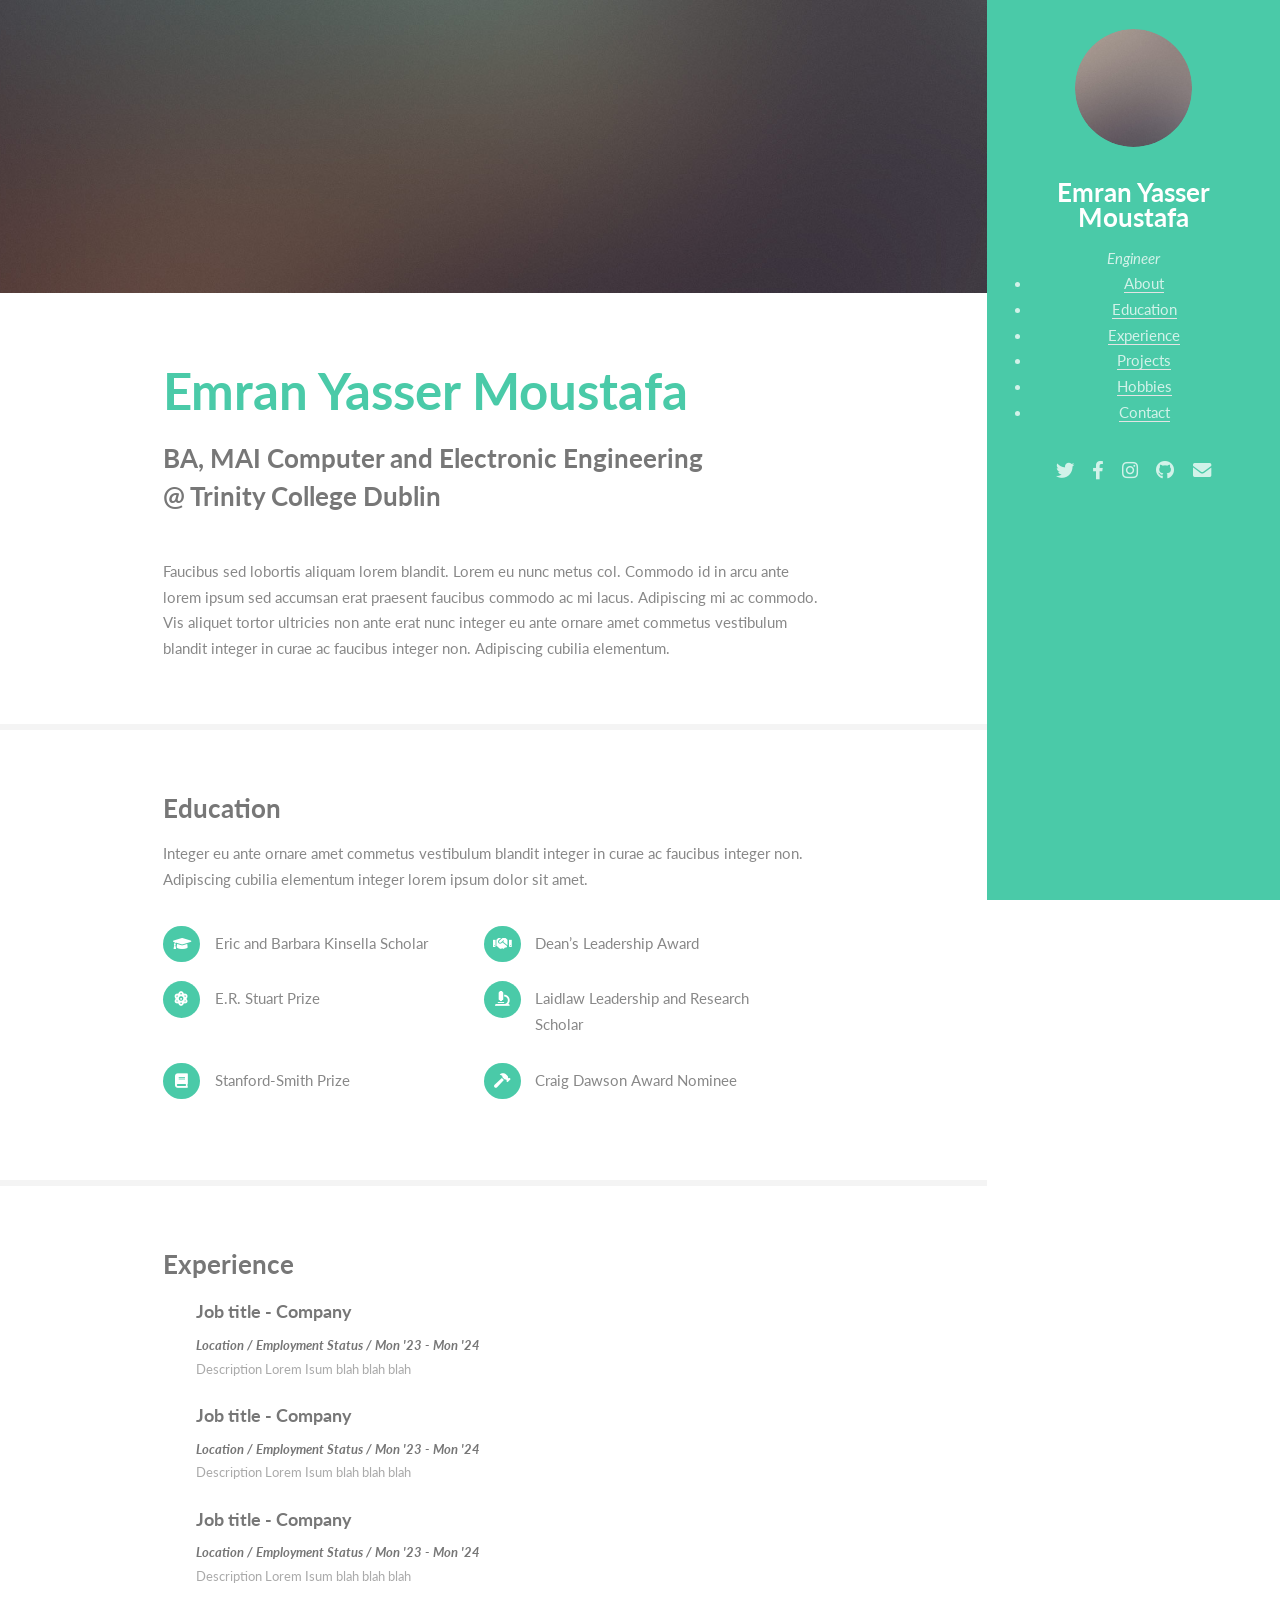
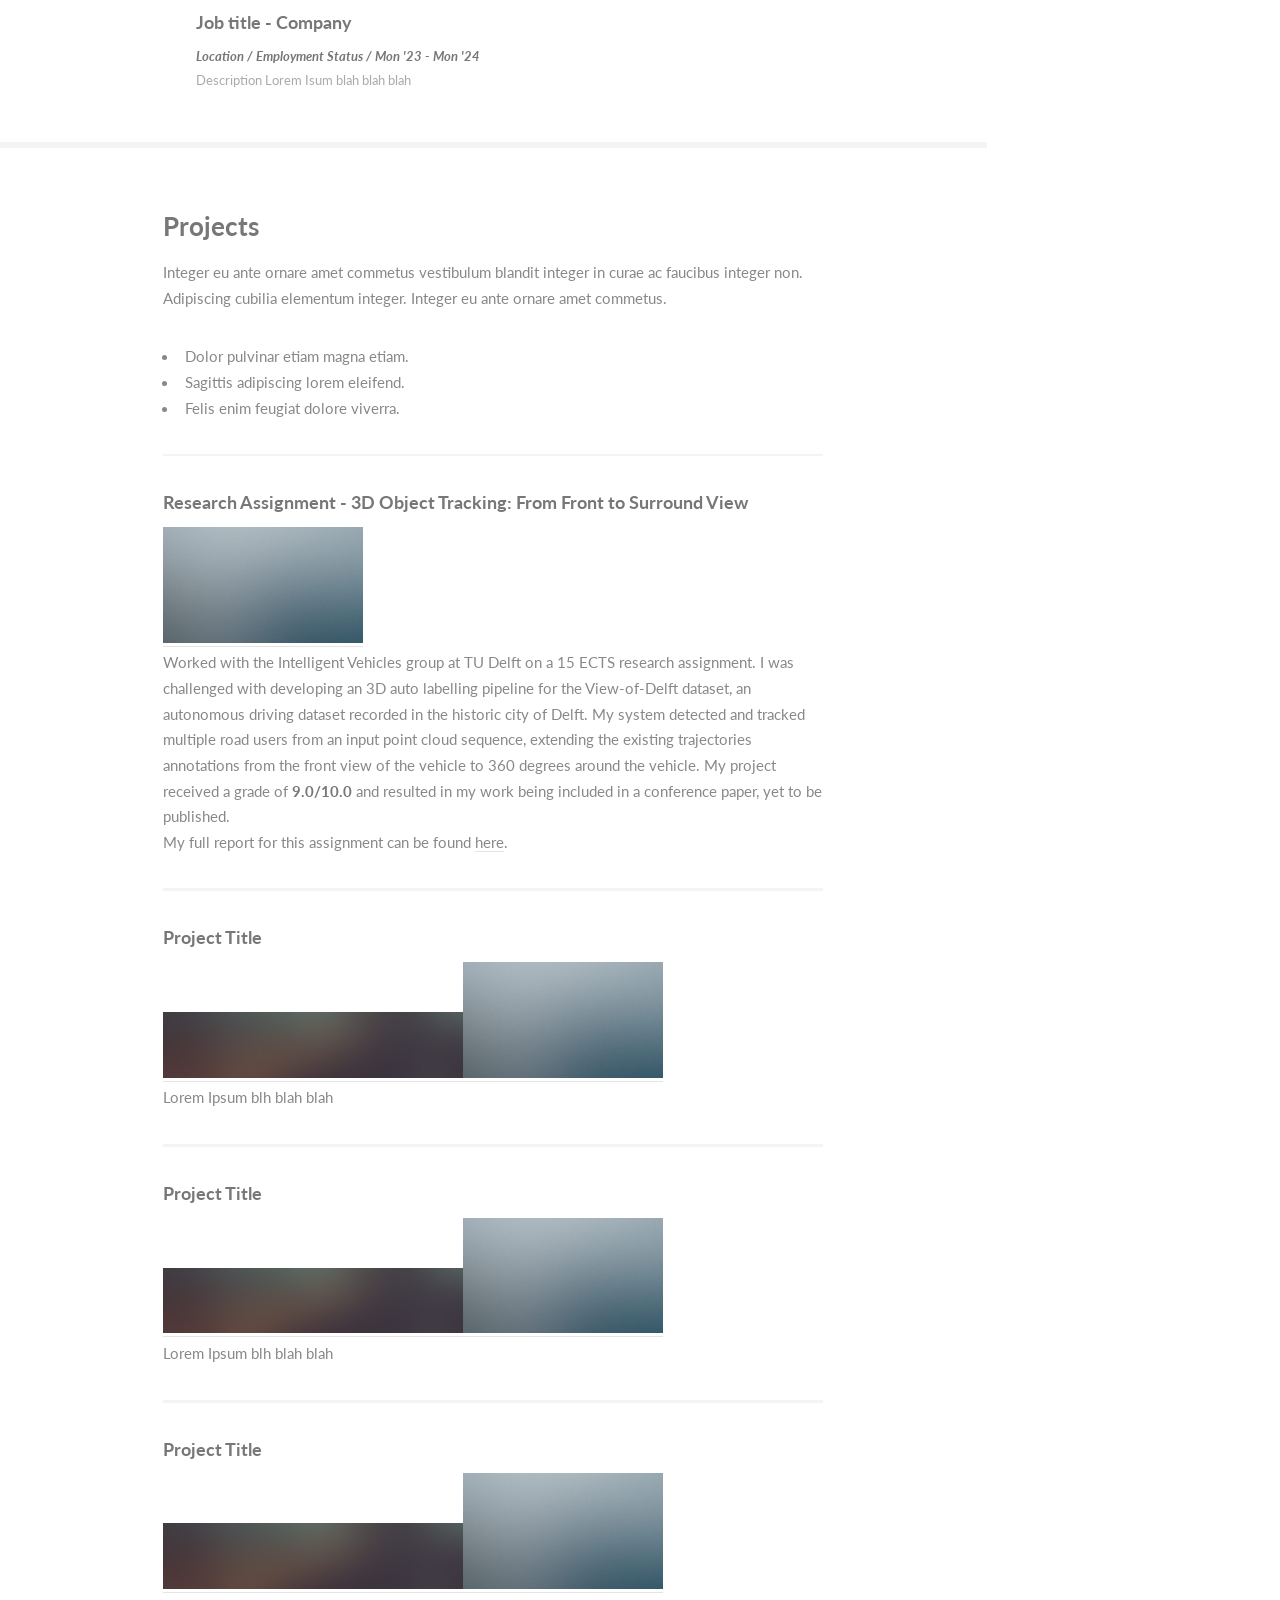
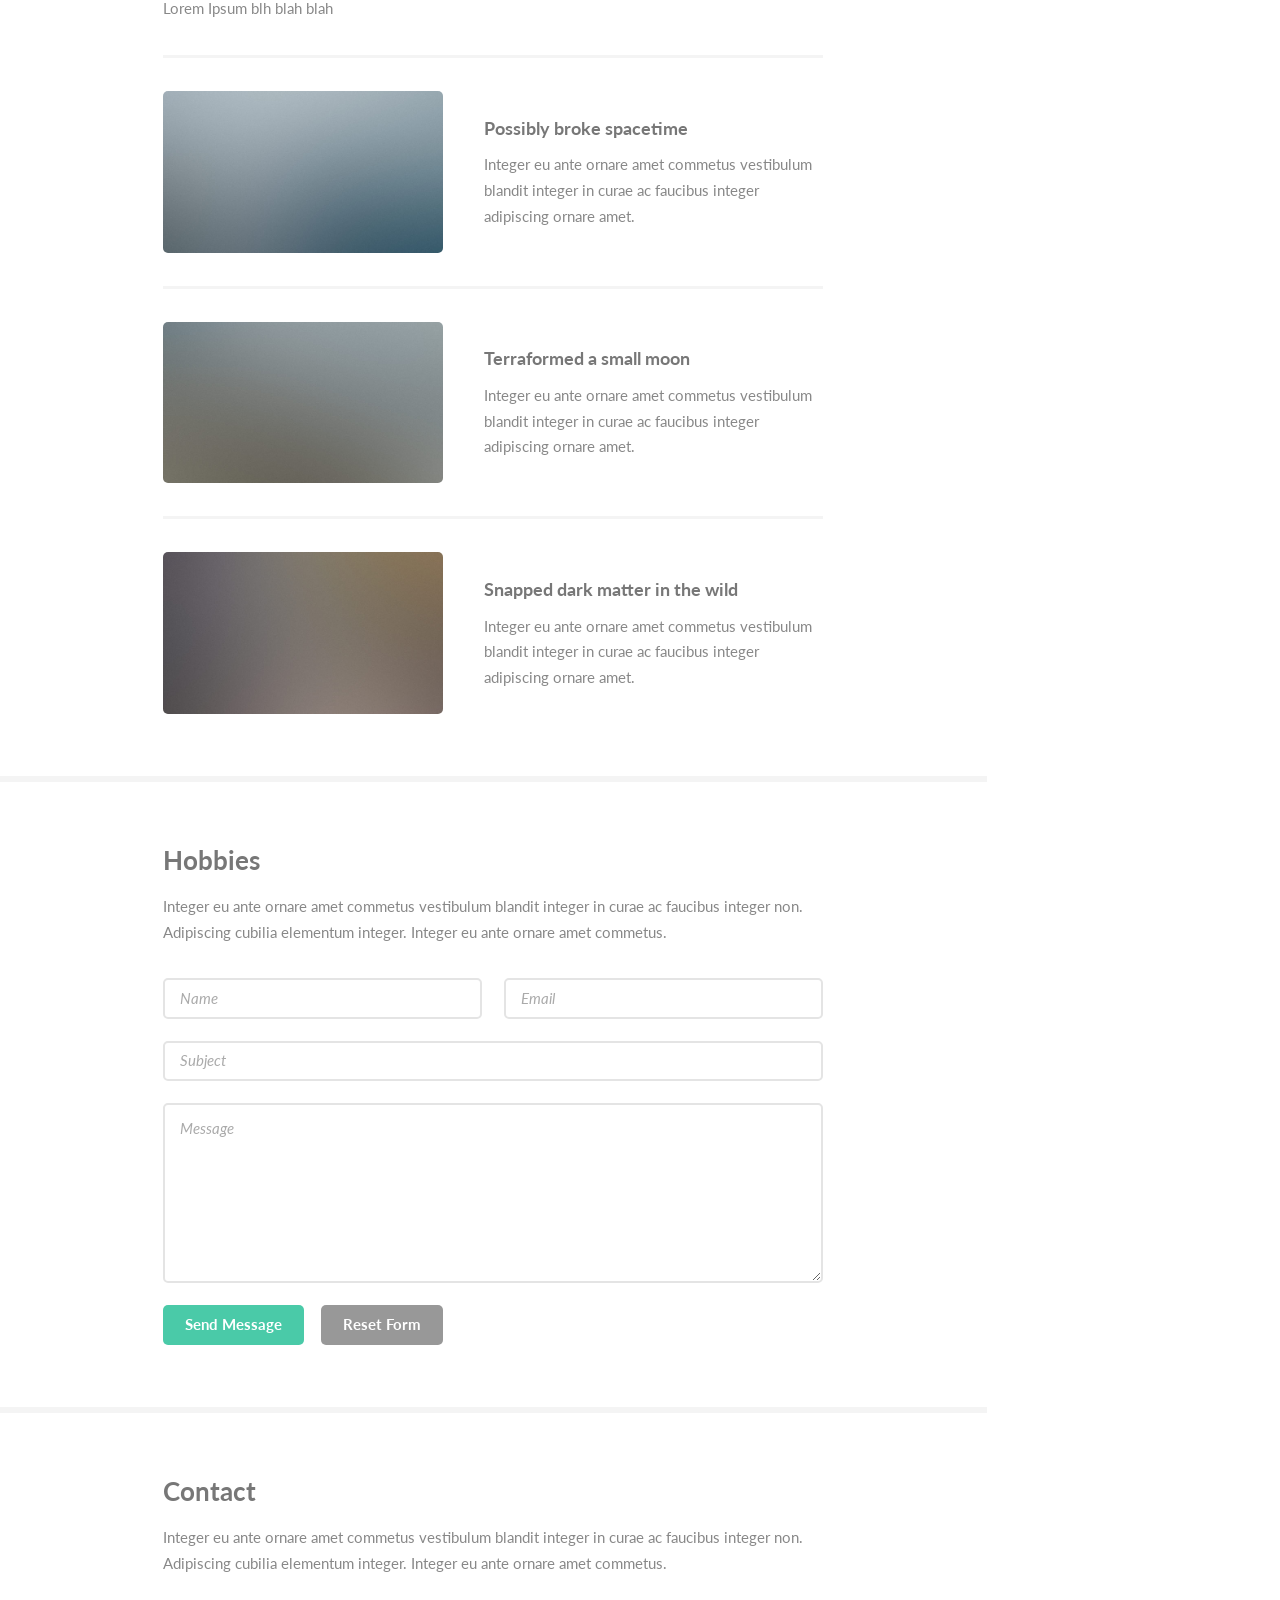
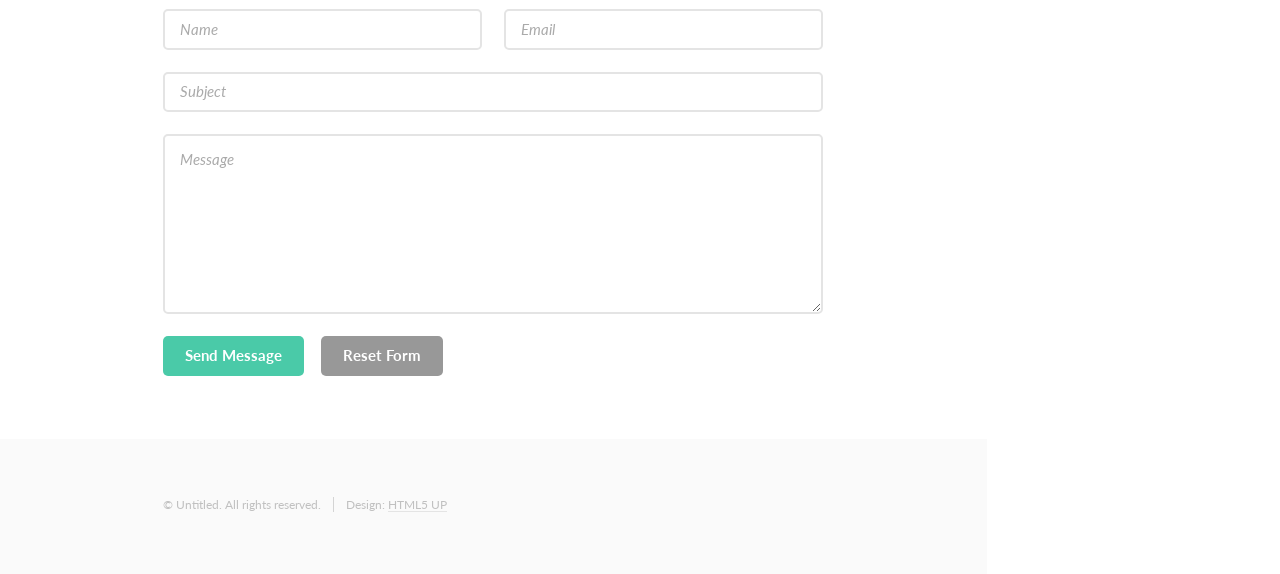
==== commit a197e805: "removed / in gif and changed pdf link to br" ====
--- a/index.html
+++ b/index.html
@@ -124,14 +124,14 @@
 									<div class="features">										
 										<article>
 											<h4>Research Assignment - 3D Object Tracking: From Front to Surround View</h4>
-											<a href="#"><img src="images/scene-14.gif" alt="" width="300" /><img src="images/pic01.jpg" alt="" width="200" /></a>
+											<a href="#"><img src="images/scene-14.gif" alt="" width="300"><img src="images/pic01.jpg" alt="" width="200" /></a>
 											<p>Worked with the Intelligent Vehicles group at TU Delft on a 15 ECTS research assignment. I was challenged with 
 												developing an 3D auto labelling pipeline for the View-of-Delft dataset, an autonomous driving dataset recorded in the 
 												historic city of Delft. My system detected and tracked multiple road users from an input point cloud sequence, extending 
 												the existing trajectories annotations from the front view of the vehicle to 360 degrees around the vehicle. My project 
 												received a grade of <b>9.0/10.0</b> and resulted in my work being included in a conference paper, yet to be published.
-												</p>
-											<p>My full report for this assignment can be found <a href="#">here</a>.</p>
+												<br>My full report for this assignment can be found <a href="resources/3D_Object_Tracking__From_Front_to_Surround_View__final.pdf">here</a>.
+											</p>
 										</article>
 										<article>
 											<h4>Project Title</h4>
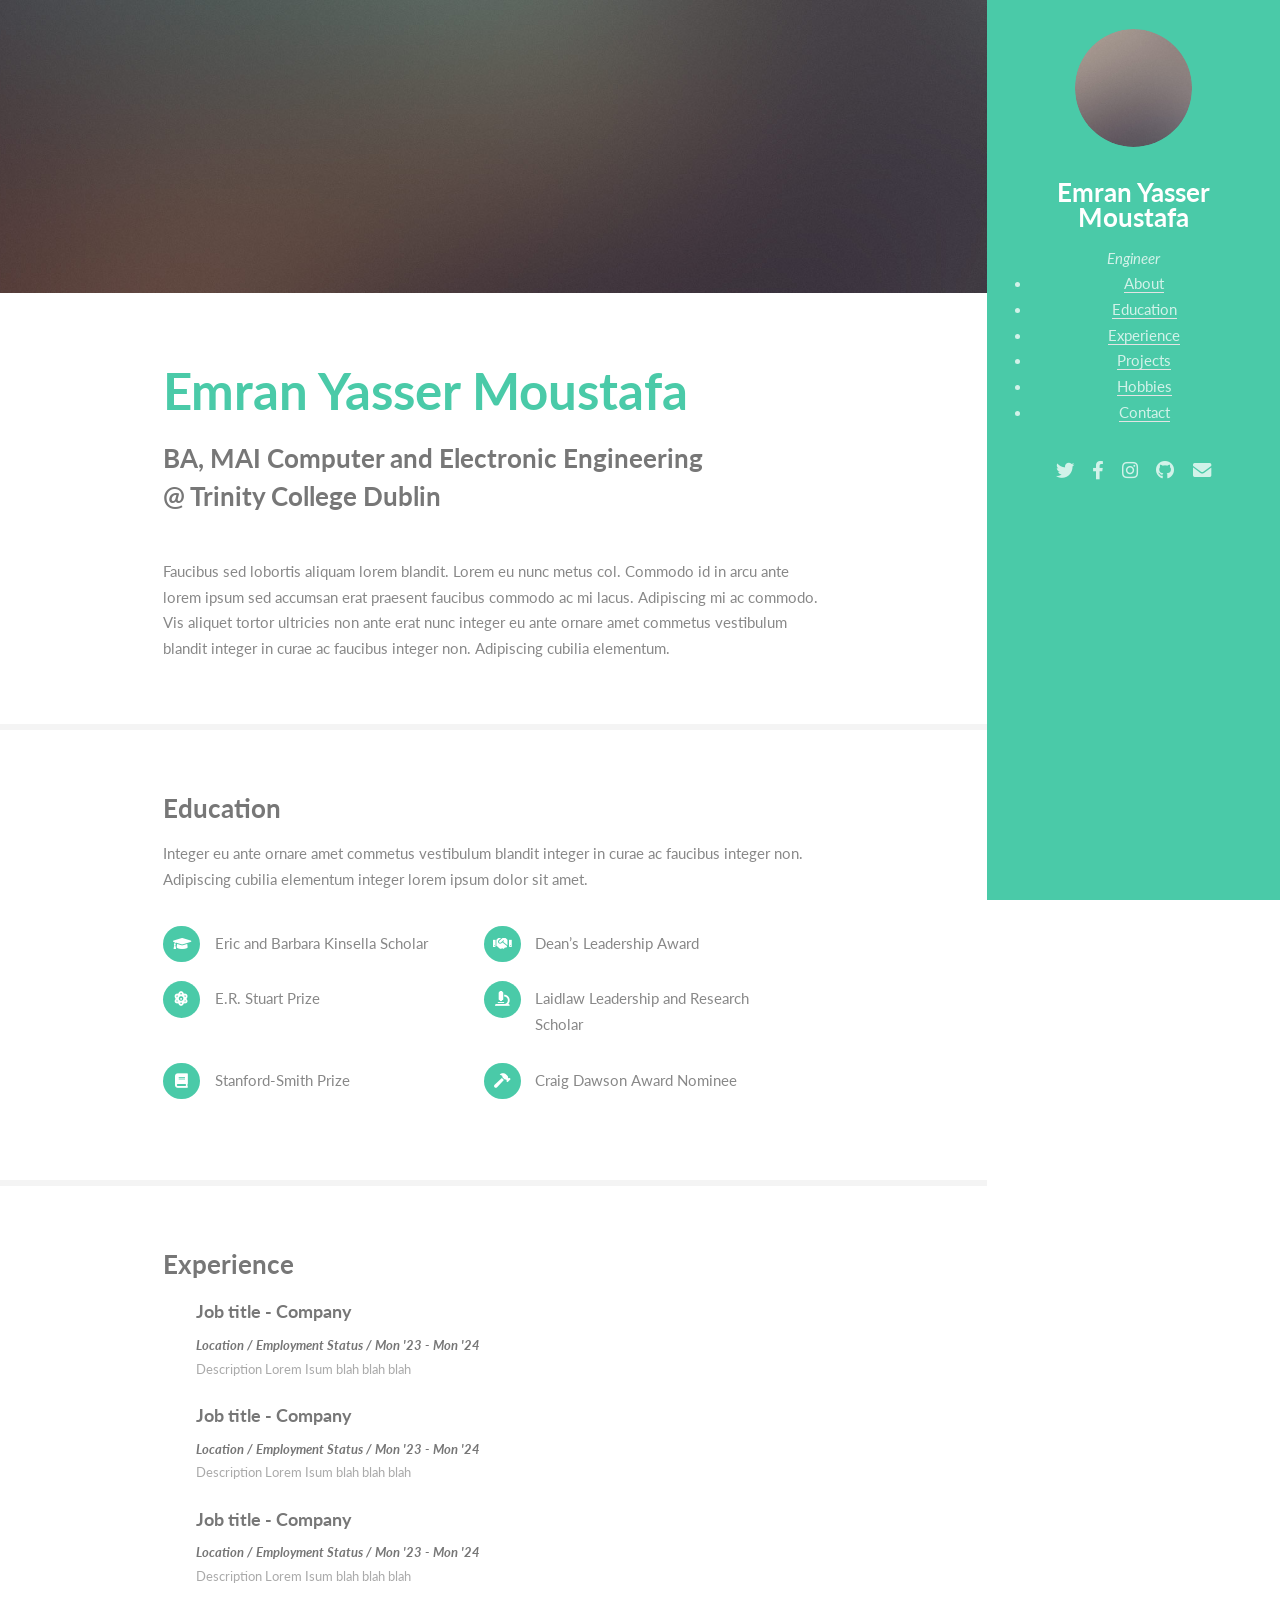
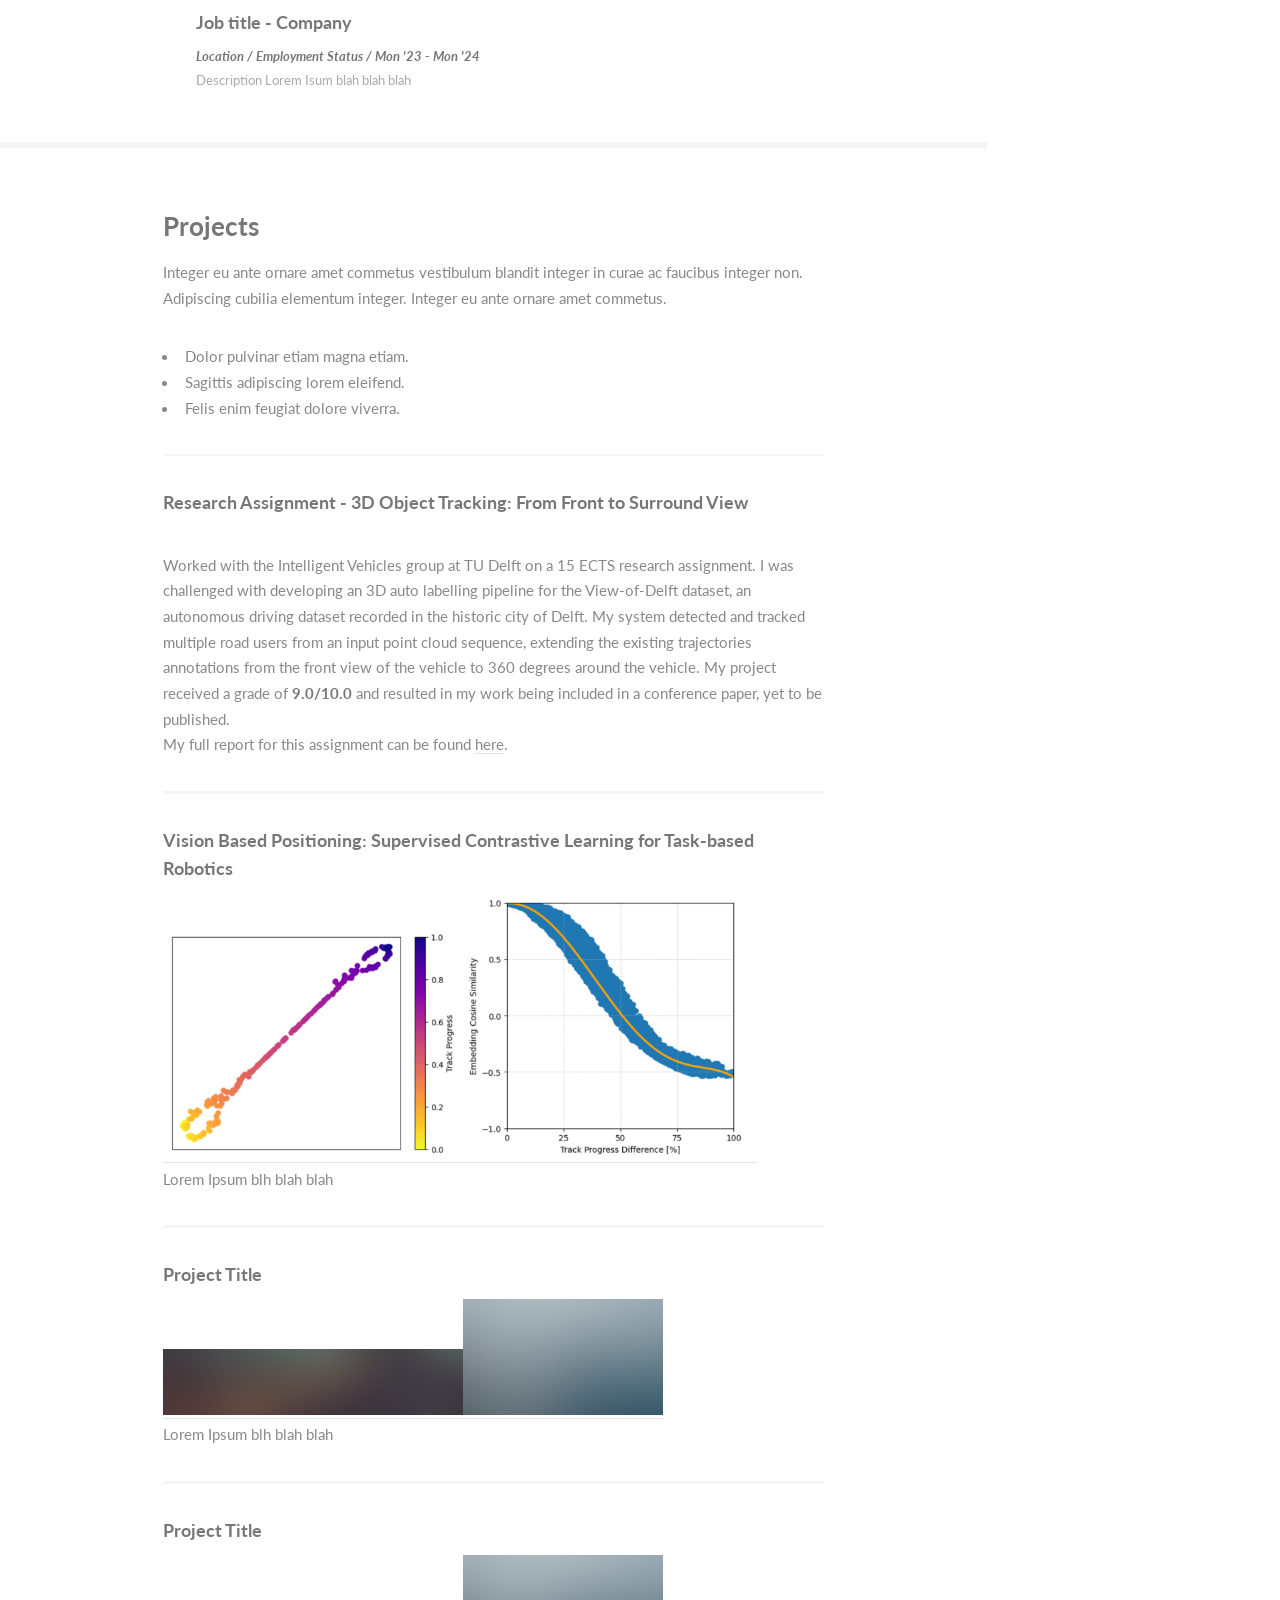
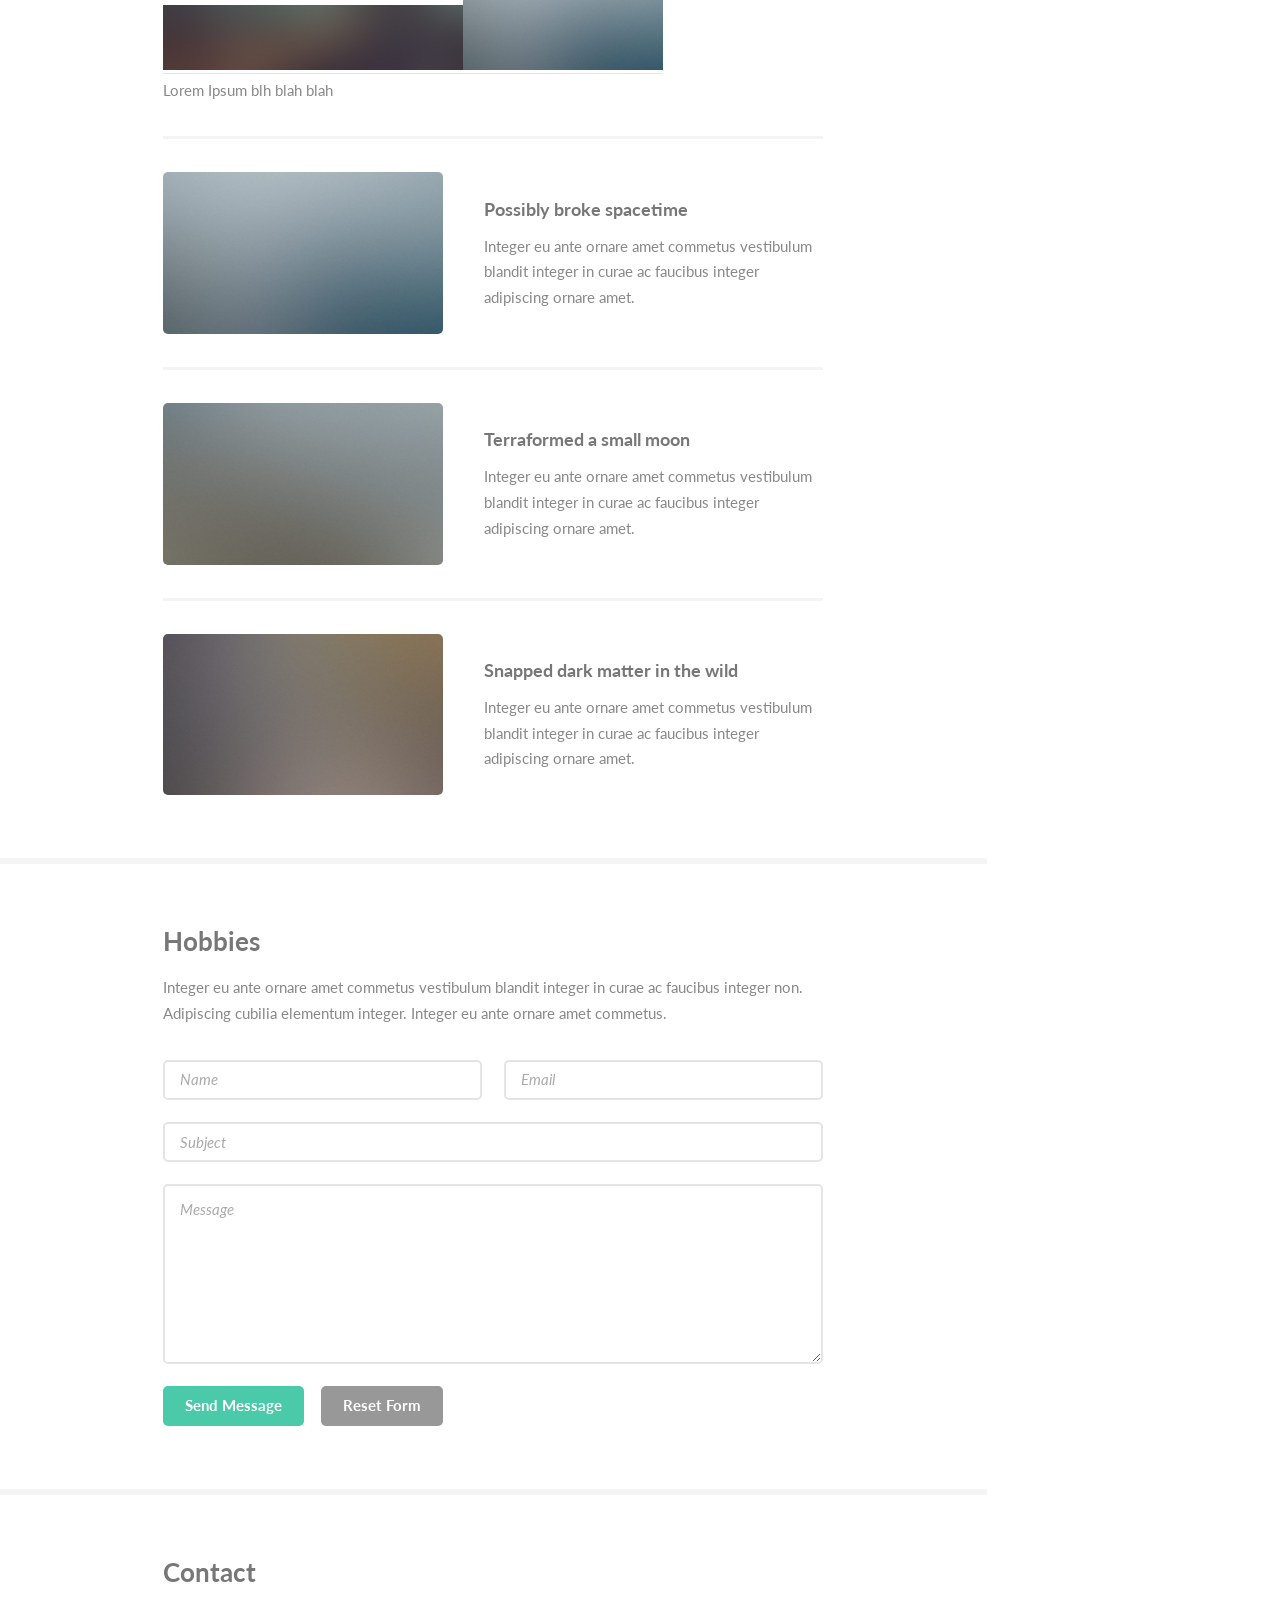
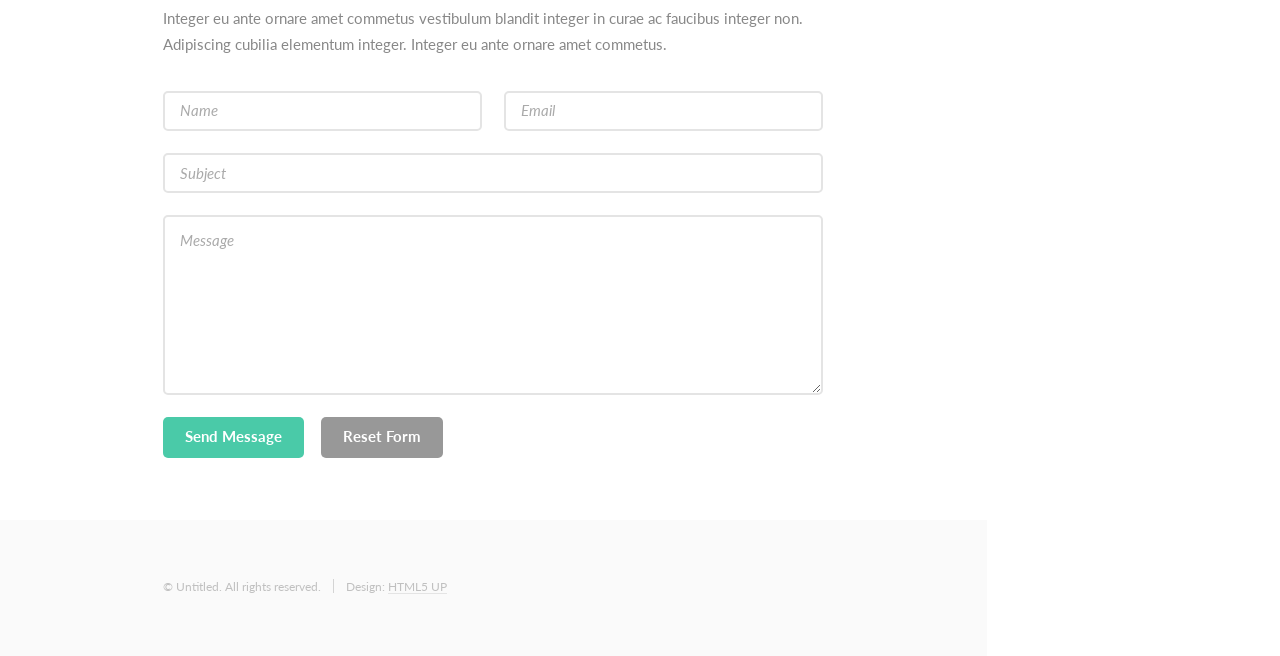
==== commit 6761f9a9: "Center gif and add cvbydl bit" ====
--- a/index.html
+++ b/index.html
@@ -124,7 +124,7 @@
 									<div class="features">										
 										<article>
 											<h4>Research Assignment - 3D Object Tracking: From Front to Surround View</h4>
-											<a href="#"><img src="images/scene-14.gif" alt="" width="300"><img src="images/pic01.jpg" alt="" width="200" /></a>
+											<a href="#"><img src="images/scene-14.gif" alt="" width="300" margin-left="auto" margin-right="auto"></a>
 											<p>Worked with the Intelligent Vehicles group at TU Delft on a 15 ECTS research assignment. I was challenged with 
 												developing an 3D auto labelling pipeline for the View-of-Delft dataset, an autonomous driving dataset recorded in the 
 												historic city of Delft. My system detected and tracked multiple road users from an input point cloud sequence, extending 
@@ -134,8 +134,8 @@
 											</p>
 										</article>
 										<article>
-											<h4>Project Title</h4>
-											<a href="#"><img src="images/banner.jpg" alt="" width="300" /><img src="images/pic01.jpg" alt="" width="200" /></a>
+											<h4>Vision Based Positioning: Supervised Contrastive Learning for Task-based Robotics</h4>
+											<a href="#"><img src="images/final-tsne-rgb-fix.png" alt="" width="45%" /><img src="images/final-cosine-rgb-fix.png" alt="" width="45%" /></a>
 											<p>Lorem Ipsum blh blah blah</p>
 										</article>
 										<article>
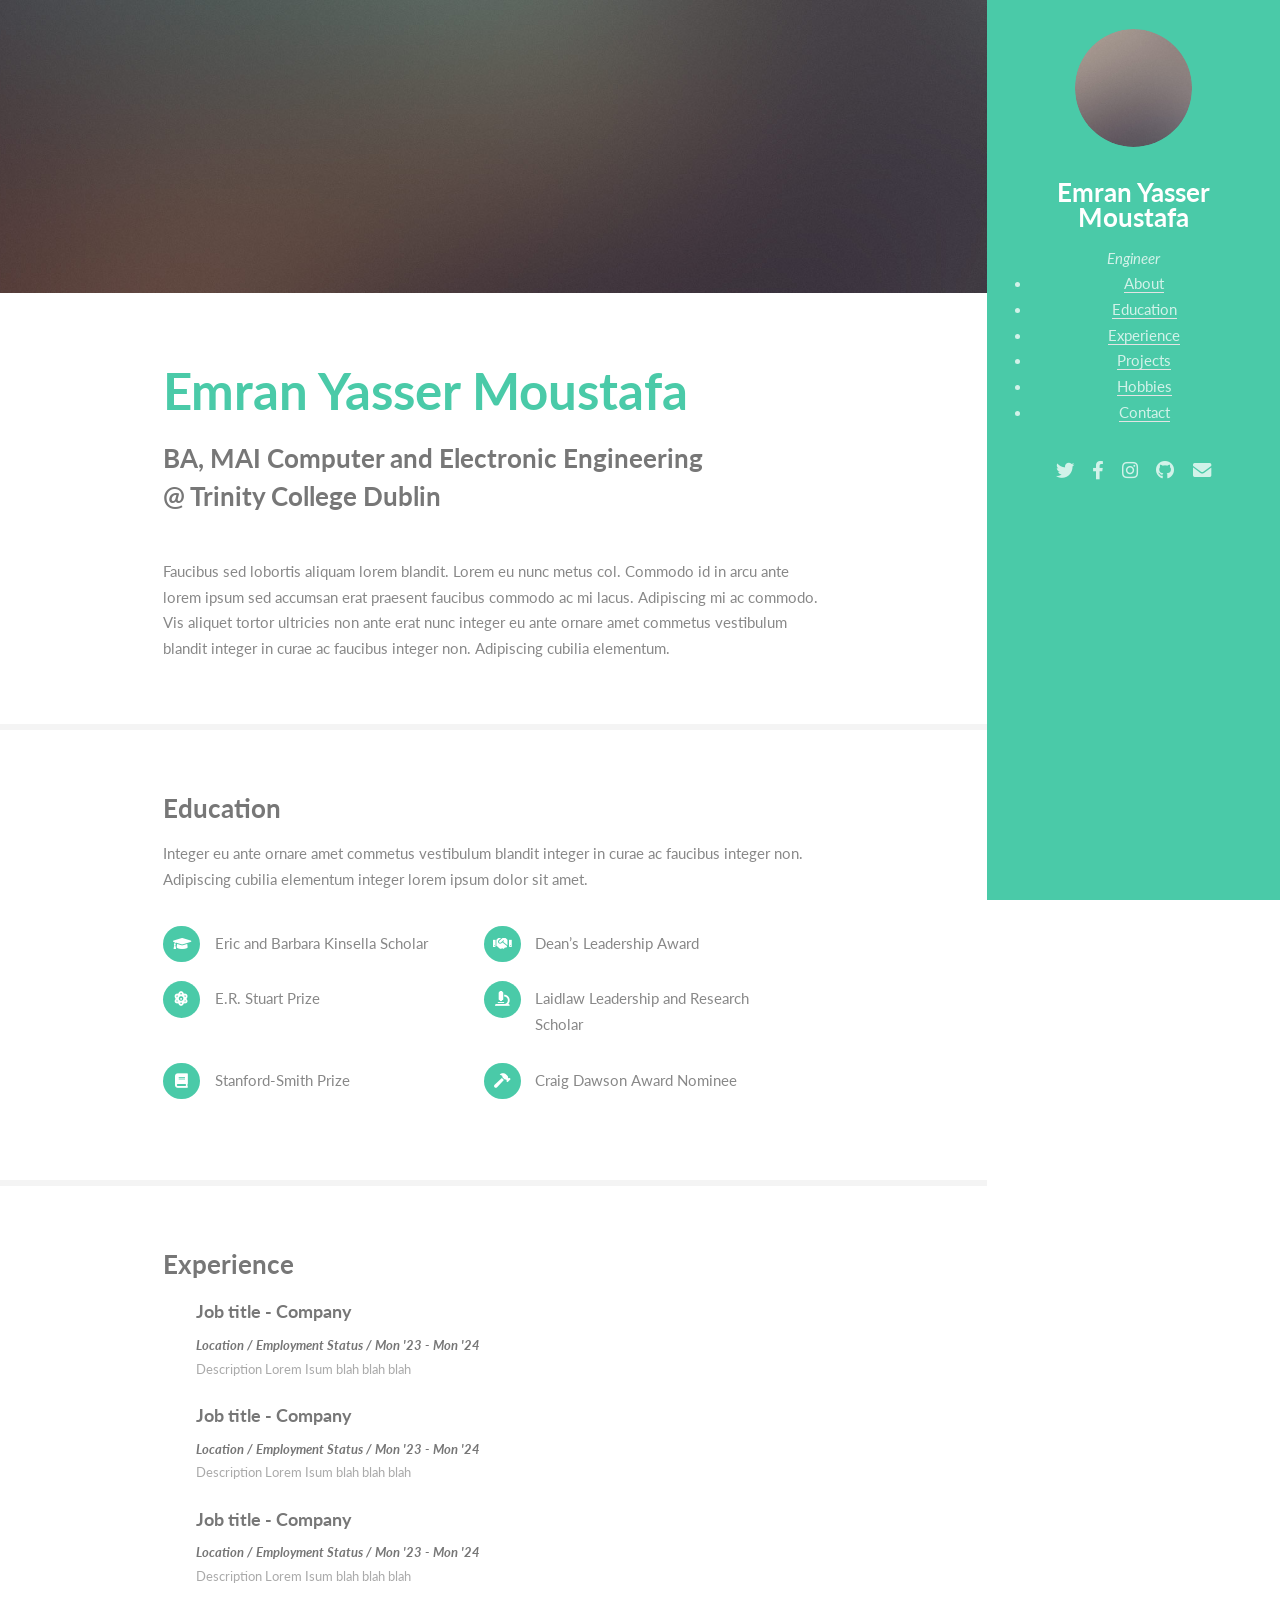
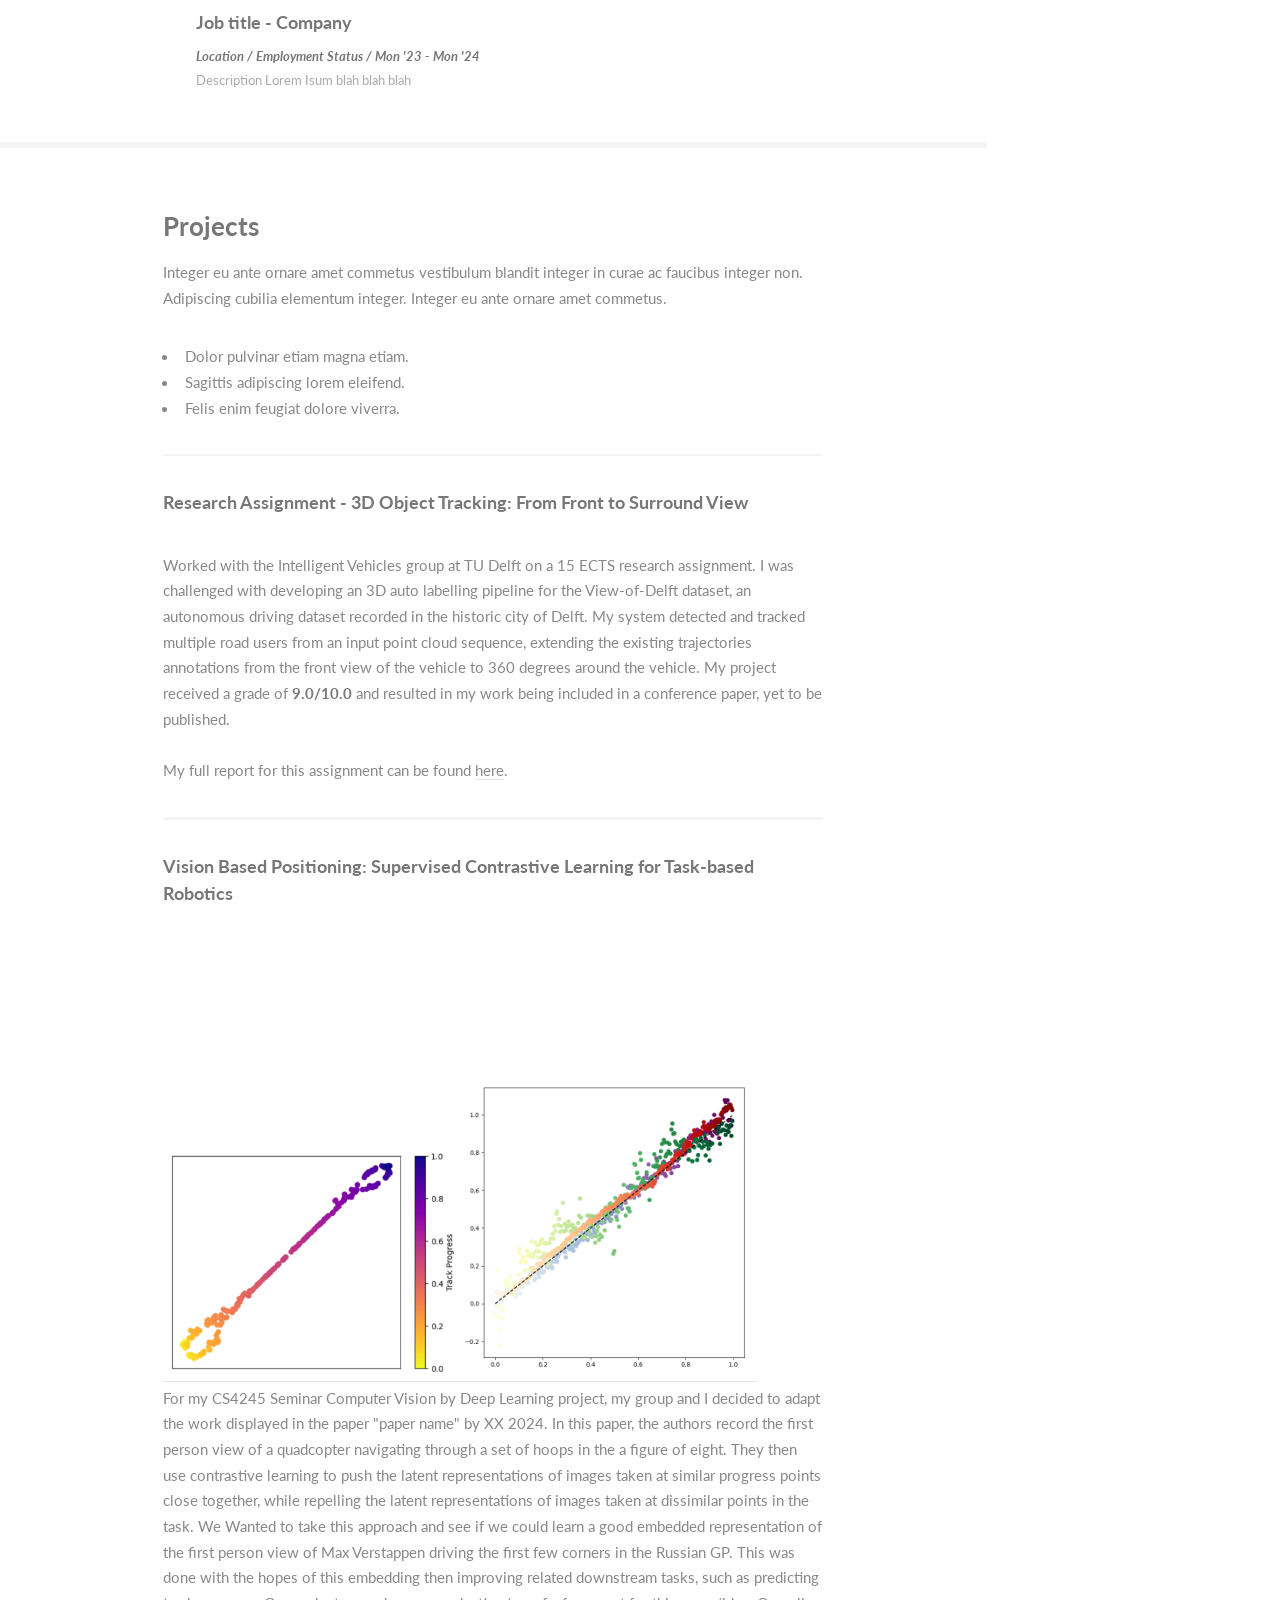
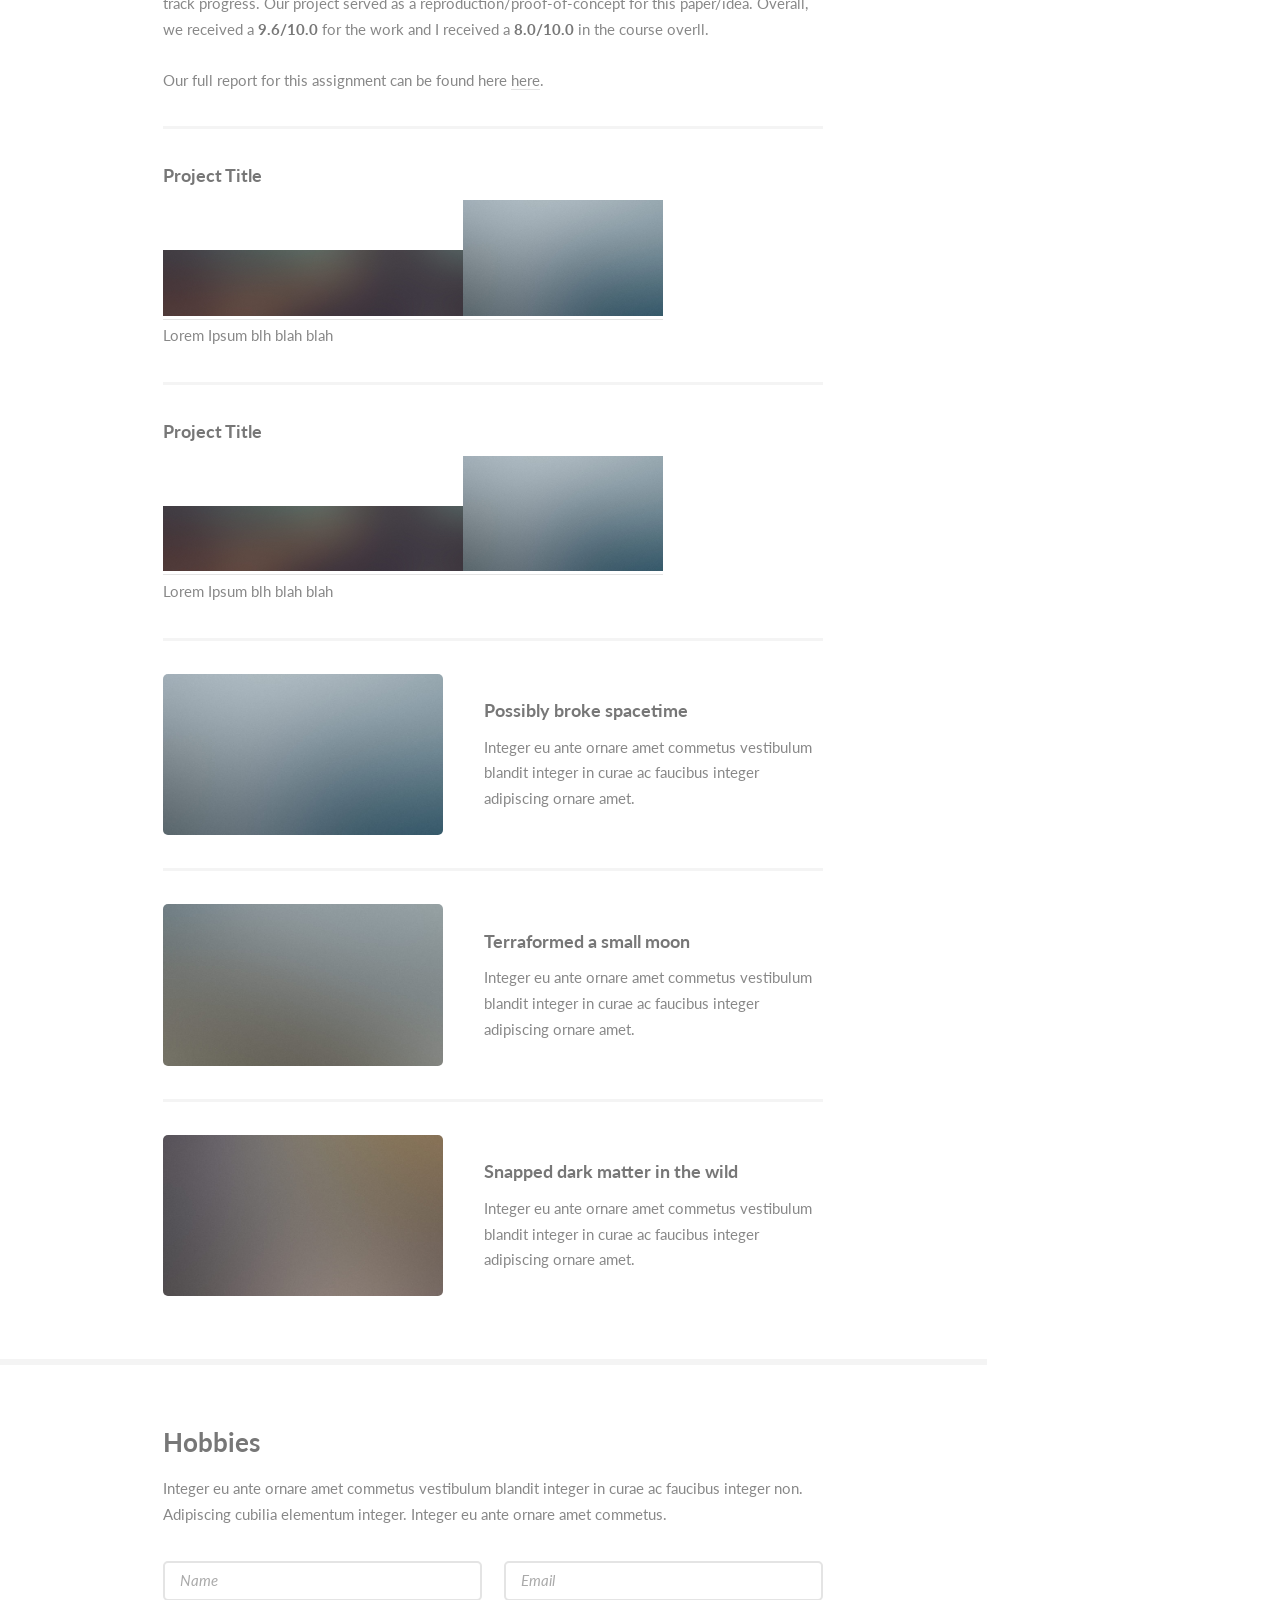
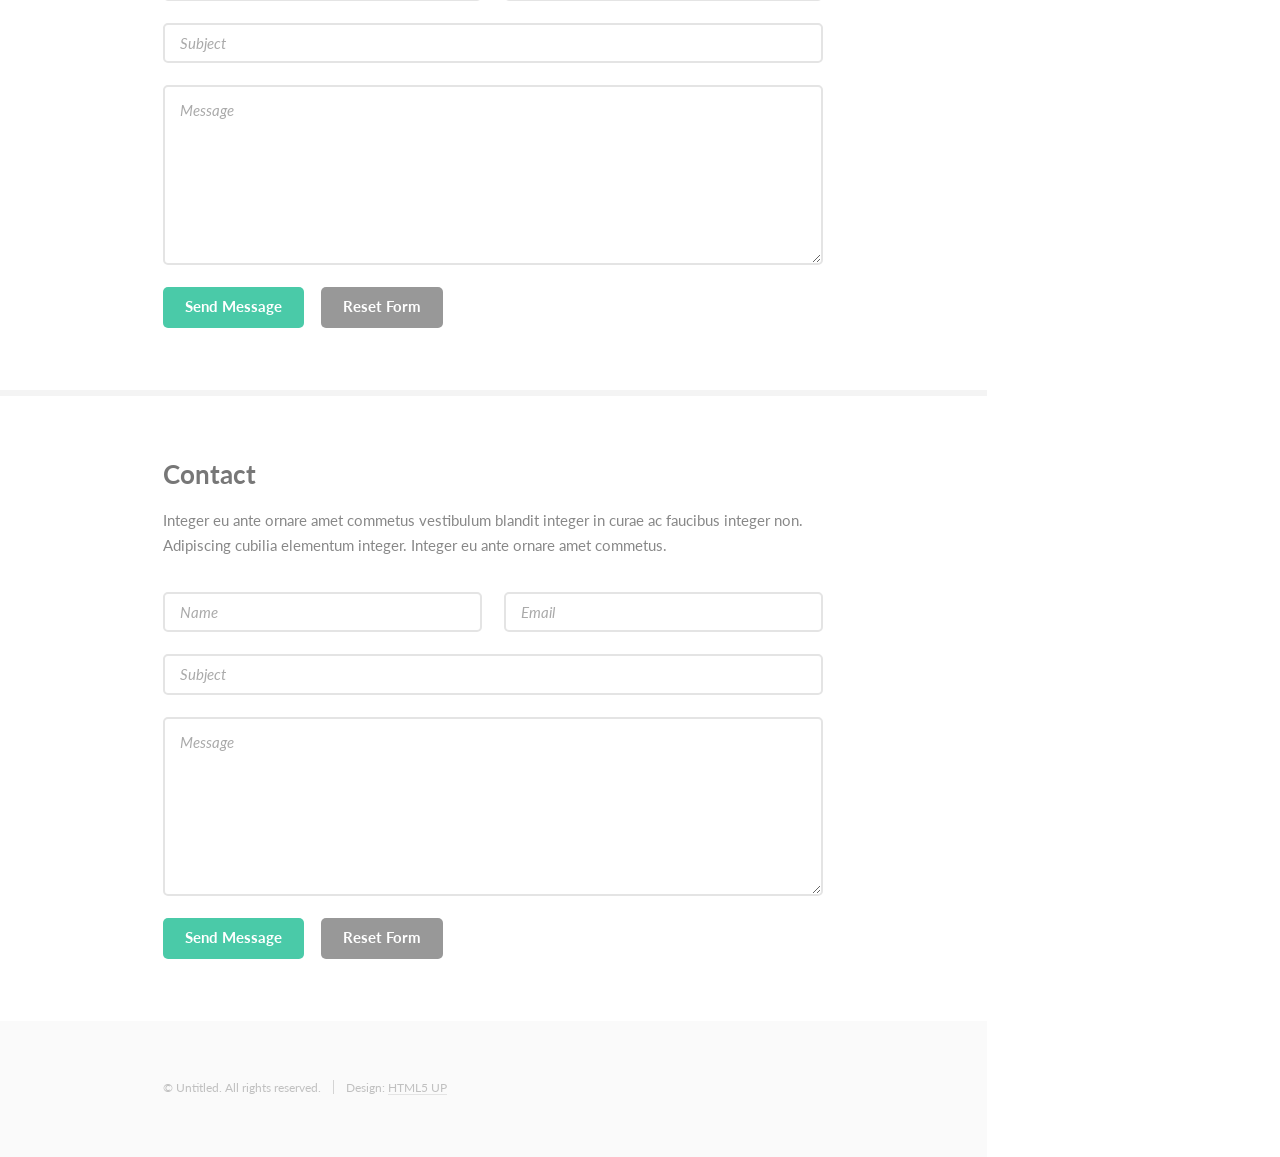
==== commit 4e224fbf: "Added youtube embedding and cvbydl bit" ====
--- a/index.html
+++ b/index.html
@@ -130,13 +130,23 @@
 												historic city of Delft. My system detected and tracked multiple road users from an input point cloud sequence, extending 
 												the existing trajectories annotations from the front view of the vehicle to 360 degrees around the vehicle. My project 
 												received a grade of <b>9.0/10.0</b> and resulted in my work being included in a conference paper, yet to be published.
-												<br>My full report for this assignment can be found <a href="resources/3D_Object_Tracking__From_Front_to_Surround_View__final.pdf">here</a>.
+												<br><br>My full report for this assignment can be found <a href="resources/3D_Object_Tracking__From_Front_to_Surround_View__final.pdf">here</a>.
 											</p>
 										</article>
 										<article>
 											<h4>Vision Based Positioning: Supervised Contrastive Learning for Task-based Robotics</h4>
-											<a href="#"><img src="images/final-tsne-rgb-fix.png" alt="" width="45%" /><img src="images/final-cosine-rgb-fix.png" alt="" width="45%" /></a>
-											<p>Lorem Ipsum blh blah blah</p>
+											<iframe width="100%" src="https://www.youtube.com/watch?v=m0eASI6N6vE"></iframe>
+											<a href="#"><img src="images/final-tsne-rgb-fix.png" alt="" width="45%" /><img src="images/embedding3layer_plt_rgbfix_cropped.png" alt="" width="45%" /></a>
+											<p>For my CS4245 Seminar Computer Vision by Deep Learning project, my group and I decided to adapt the work displayed in the paper 
+												"paper name" by XX 2024. In this paper, the authors record the first person view of a quadcopter navigating through a set of 
+												hoops in the a figure of eight. They then use contrastive learning to push the latent representations of images taken at similar 
+												progress points close together, while repelling the latent representations of images taken at dissimilar points in the task. We
+												Wanted to take this approach and see if we could learn a good embedded representation of the first person view of Max Verstappen 
+												driving the first few corners in the Russian GP. This was done with the hopes of this embedding then improving related downstream
+												tasks, such as predicting track progress. Our project served as a reproduction/proof-of-concept for this paper/idea. Overall,
+												we received a <b>9.6/10.0</b> for the work and I received a <b>8.0/10.0</b> in the course overll.
+												<br><br>Our full report for this assignment can be found here <a href="resources/CVbyDL.pdf">here</a>.   	
+											</p>
 										</article>
 										<article>
 											<h4>Project Title</h4>
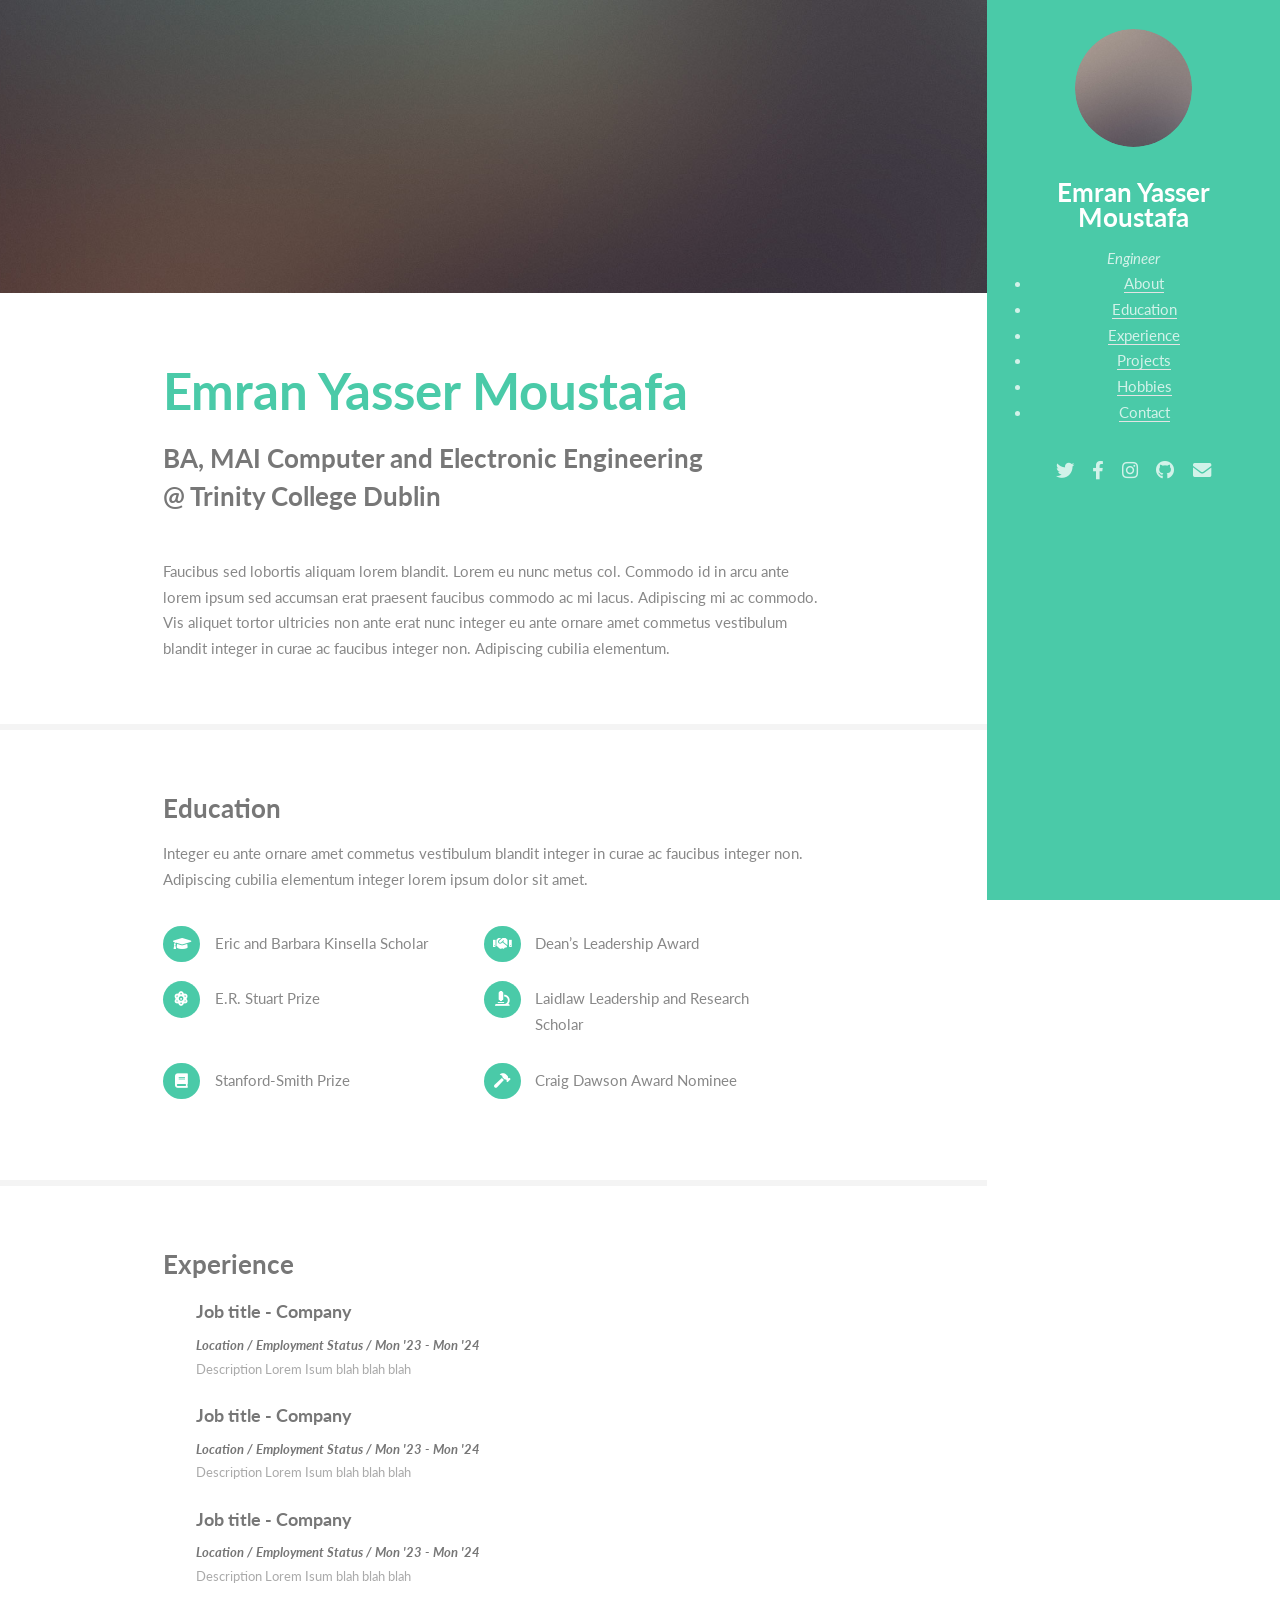
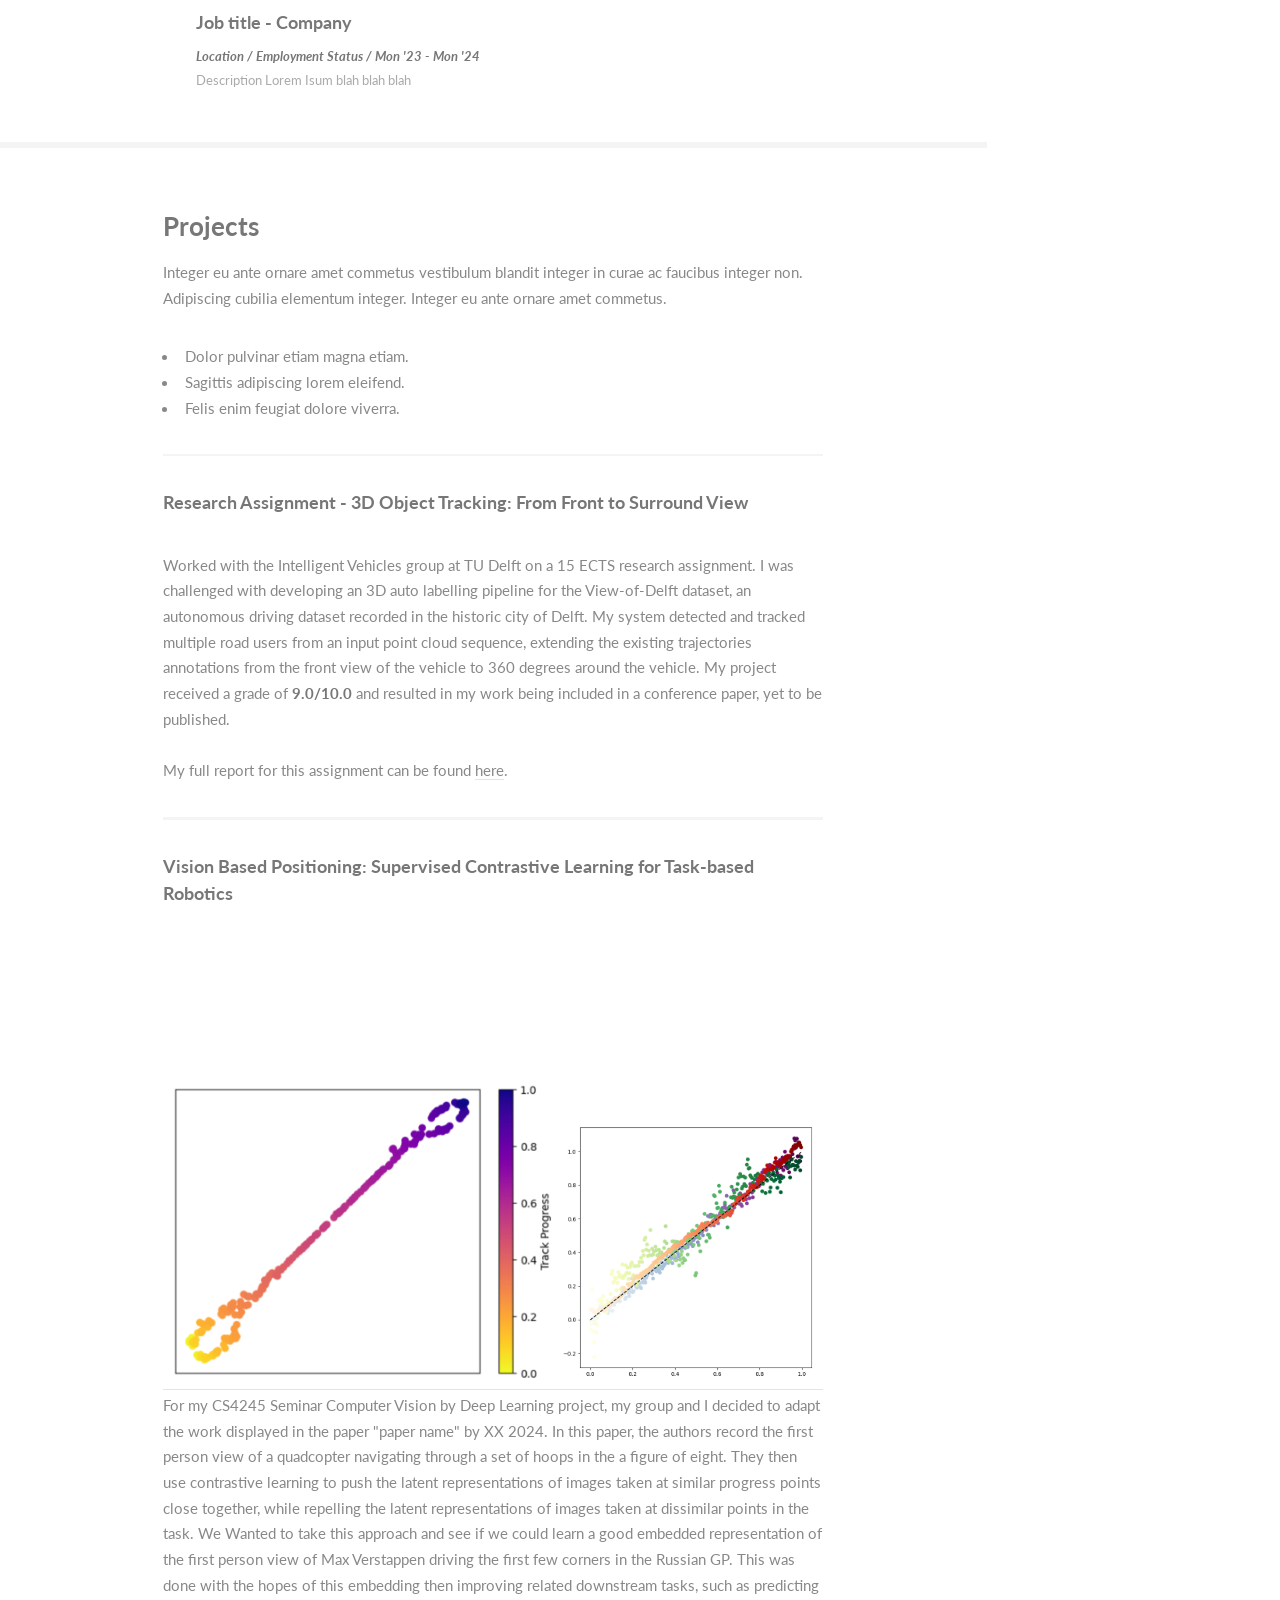
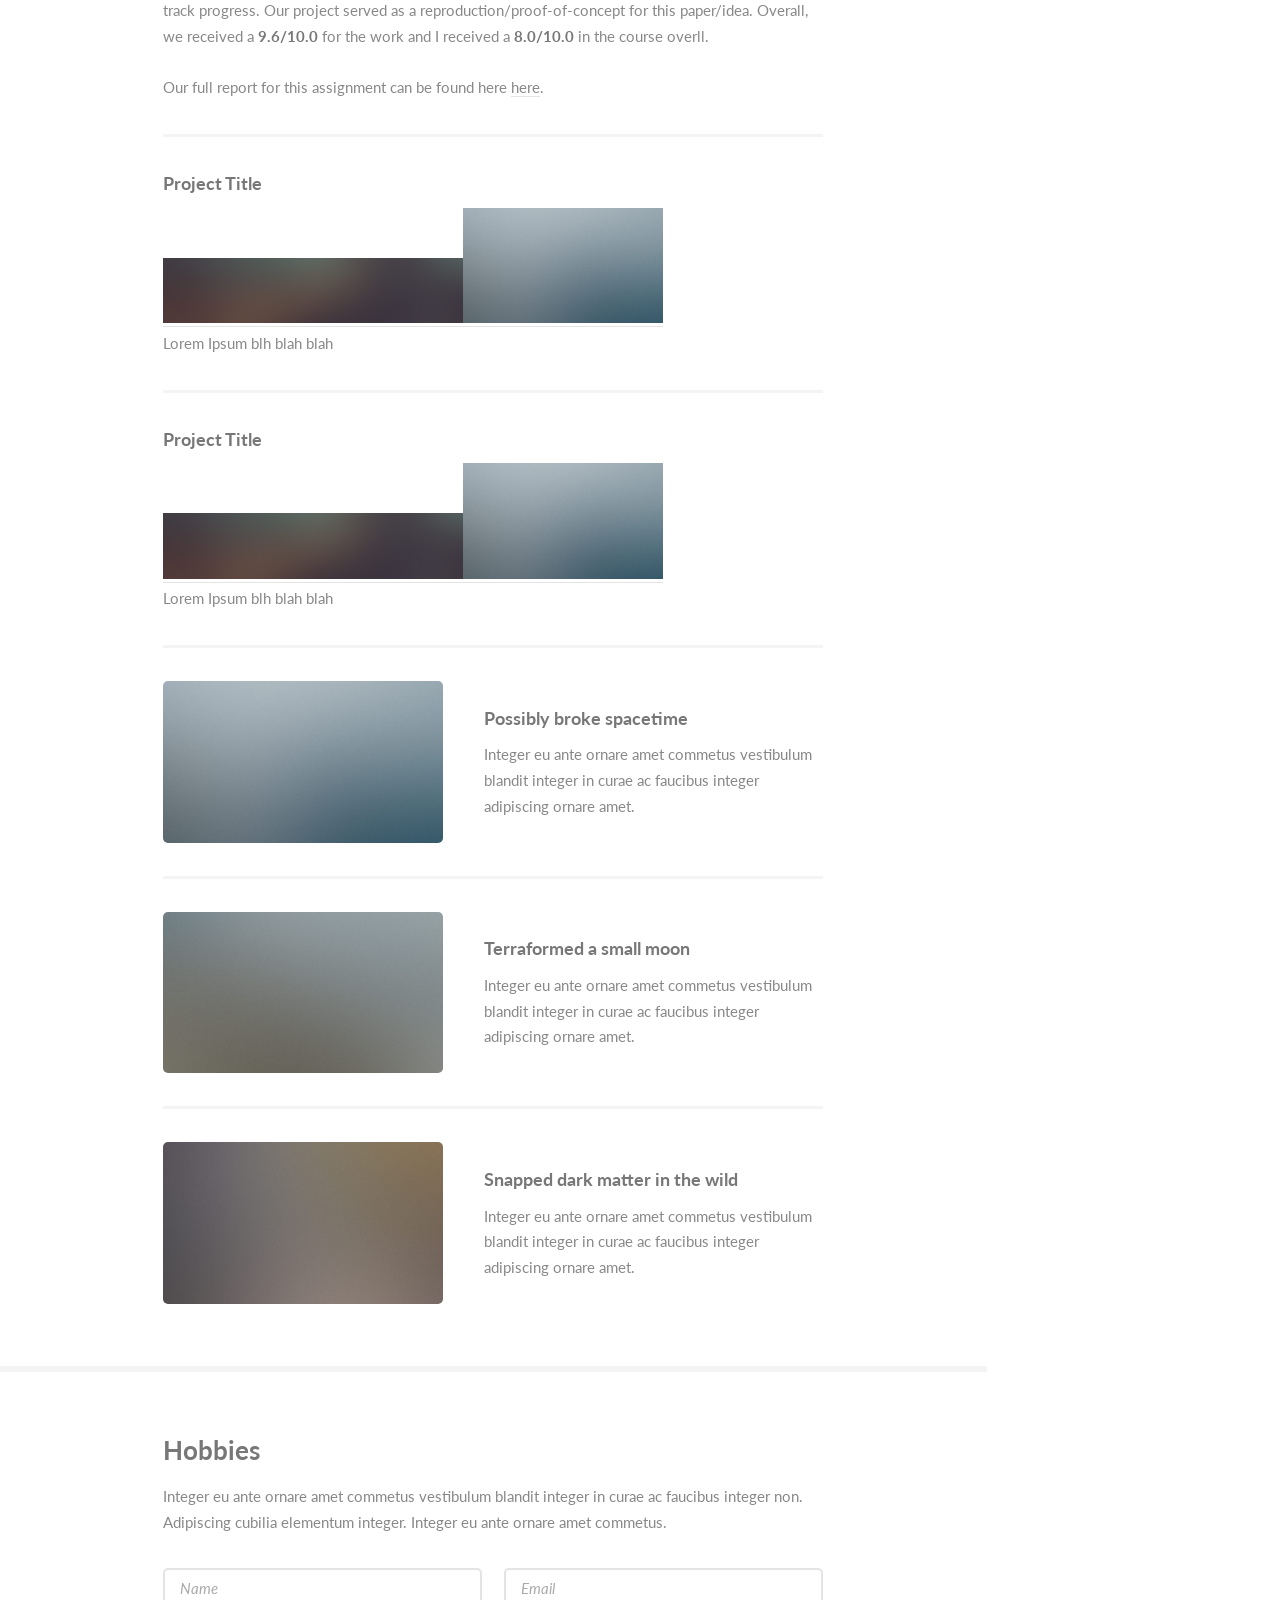
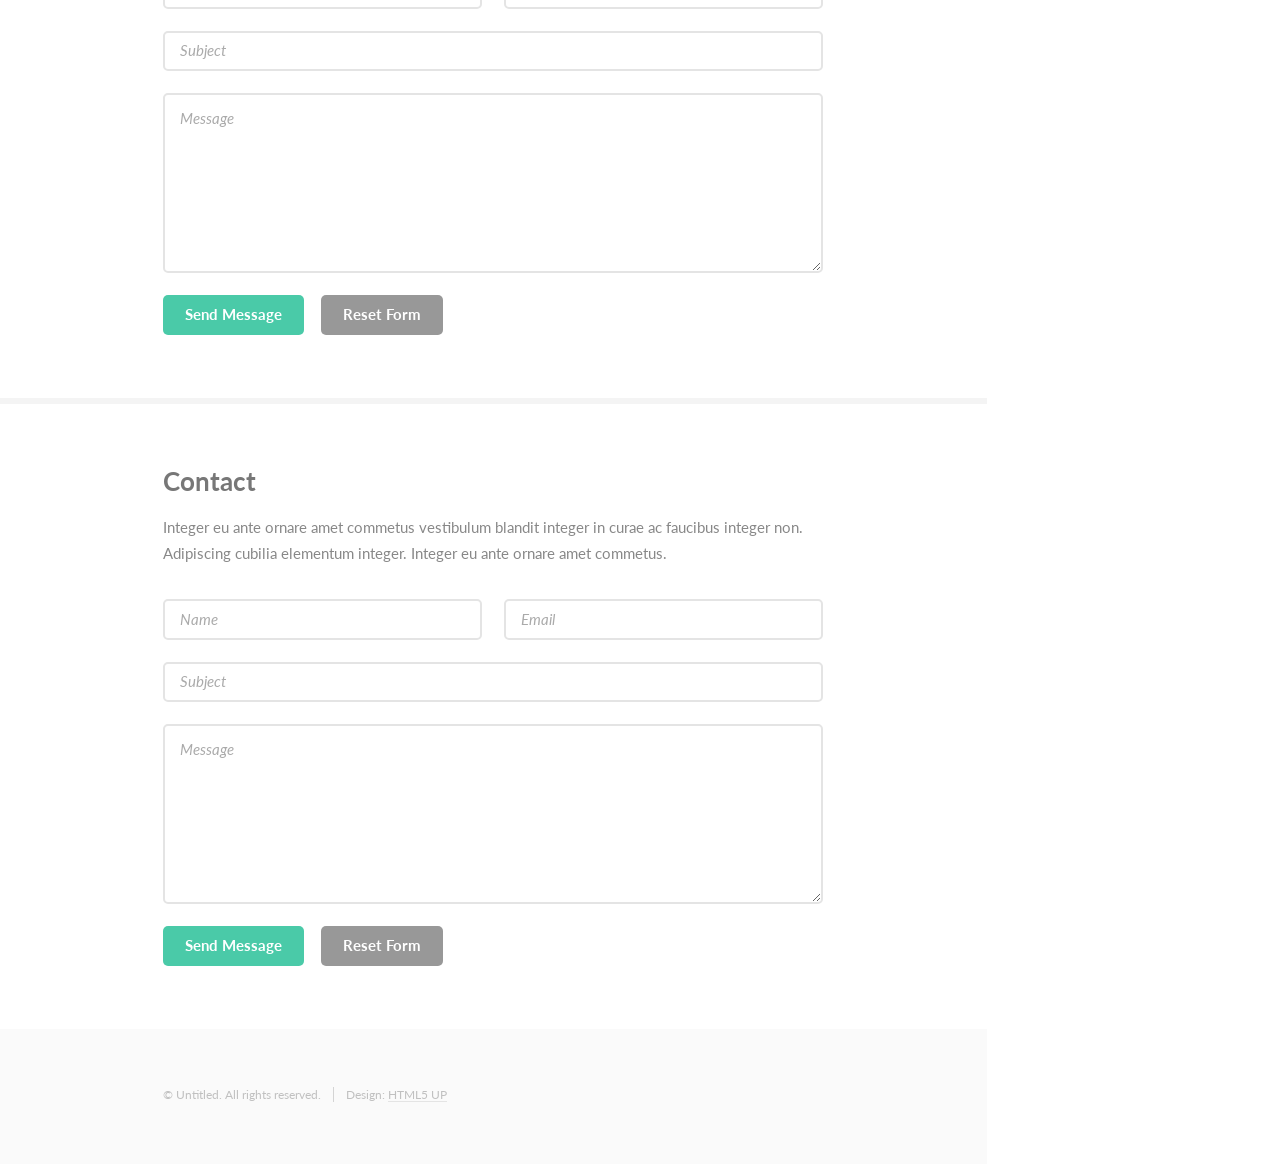
==== commit 666a22e8: "Fix embedded video hopefully" ====
--- a/index.html
+++ b/index.html
@@ -135,8 +135,8 @@
 										</article>
 										<article>
 											<h4>Vision Based Positioning: Supervised Contrastive Learning for Task-based Robotics</h4>
-											<iframe width="100%" src="https://www.youtube.com/watch?v=m0eASI6N6vE"></iframe>
-											<a href="#"><img src="images/final-tsne-rgb-fix.png" alt="" width="45%" /><img src="images/embedding3layer_plt_rgbfix_cropped.png" alt="" width="45%" /></a>
+											<iframe width="100%" src="https://www.youtube.com/embed/m0eASI6N6vE?si=T_yxso578wLeKsOy"></iframe>
+											<a href="#"><img src="images/final-tsne-rgb-fix.png" alt="" width="60%" /><img src="images/embedding3layer_plt_rgbfix_cropped.png" alt="" width="40%" /></a>
 											<p>For my CS4245 Seminar Computer Vision by Deep Learning project, my group and I decided to adapt the work displayed in the paper 
 												"paper name" by XX 2024. In this paper, the authors record the first person view of a quadcopter navigating through a set of 
 												hoops in the a figure of eight. They then use contrastive learning to push the latent representations of images taken at similar 
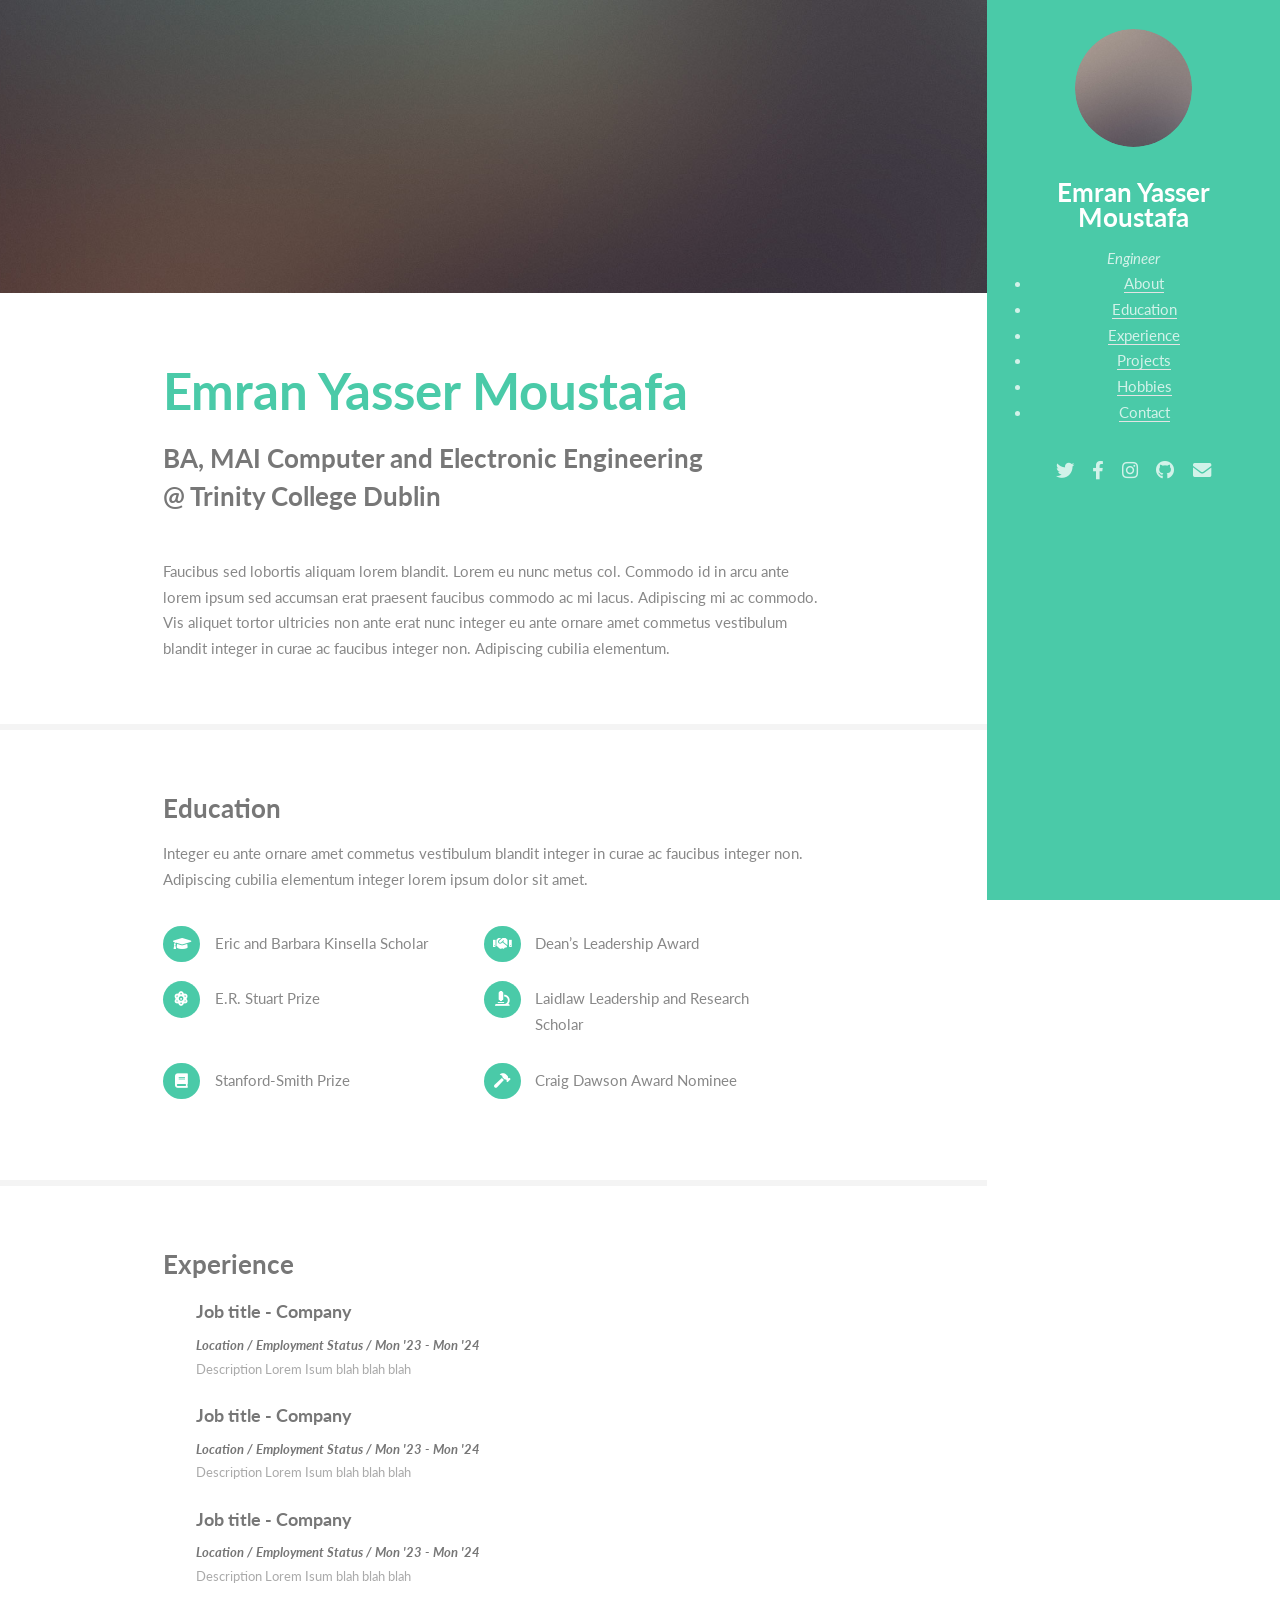
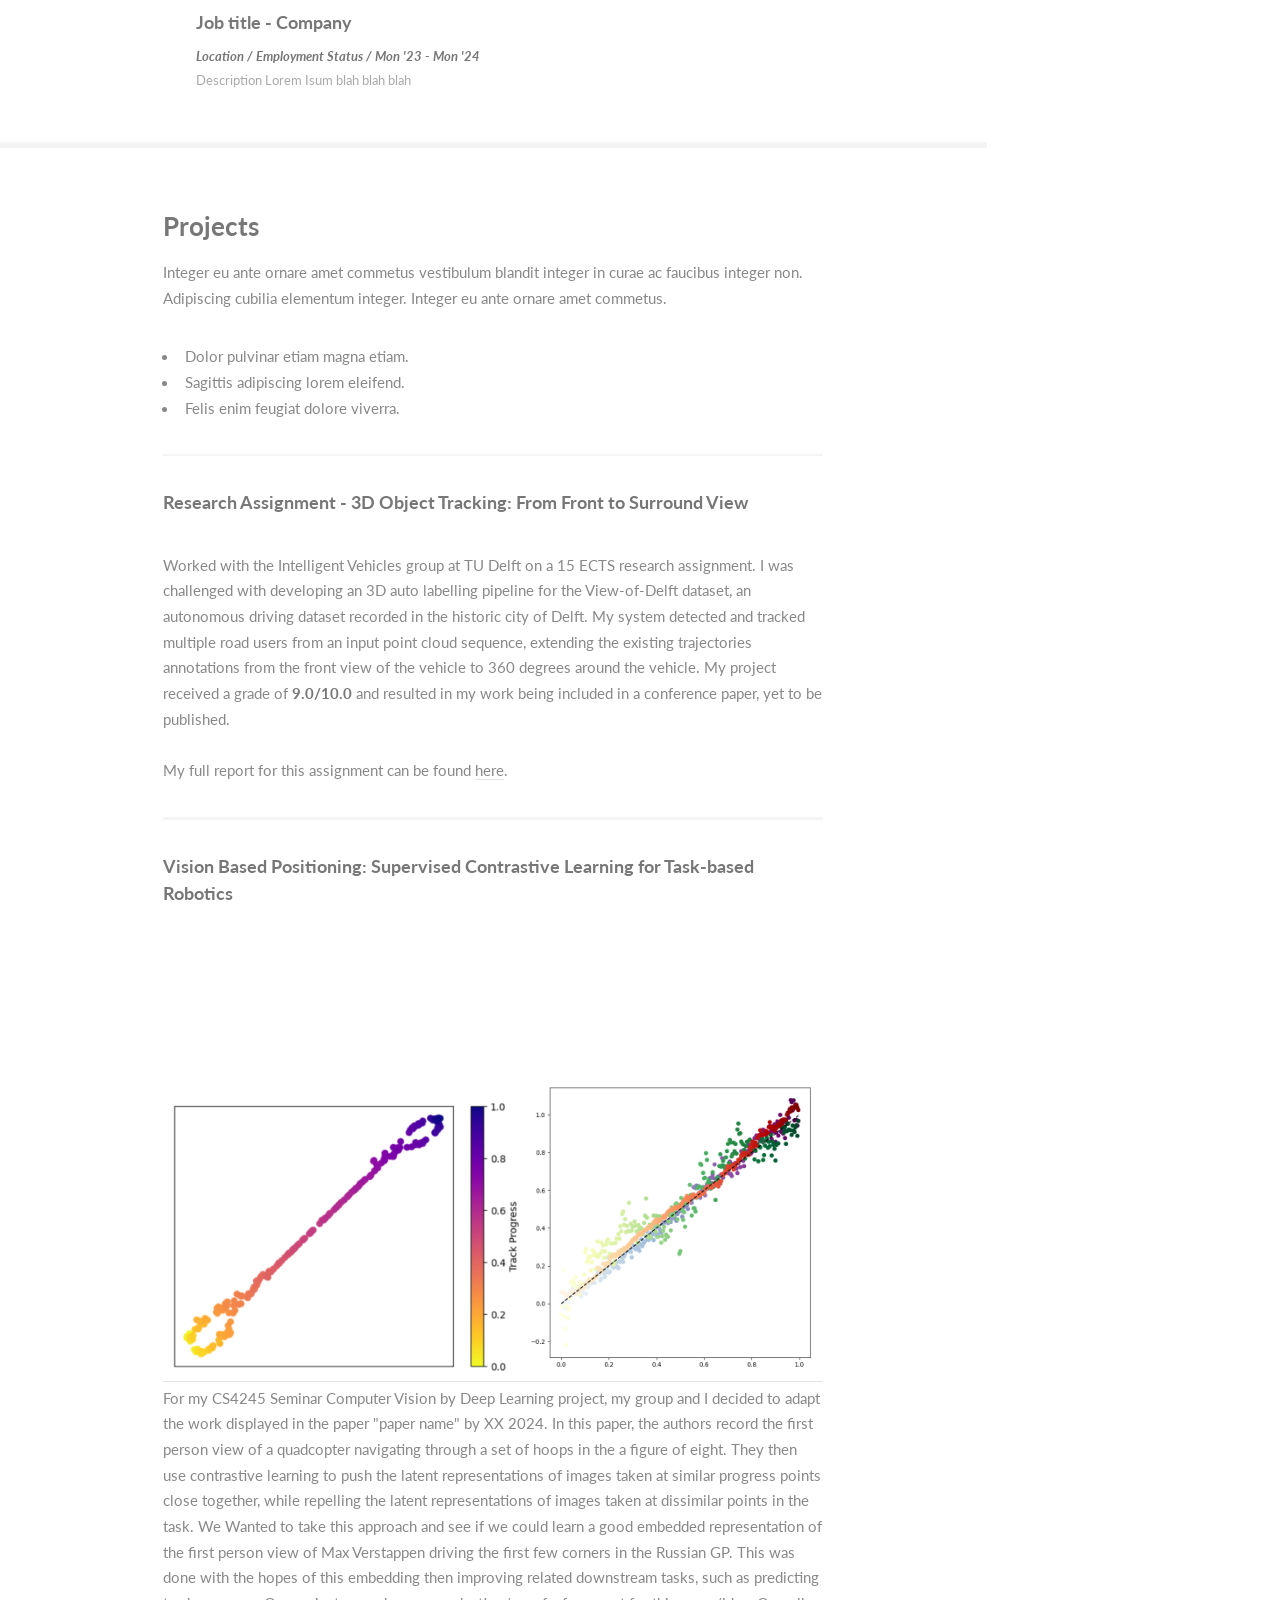
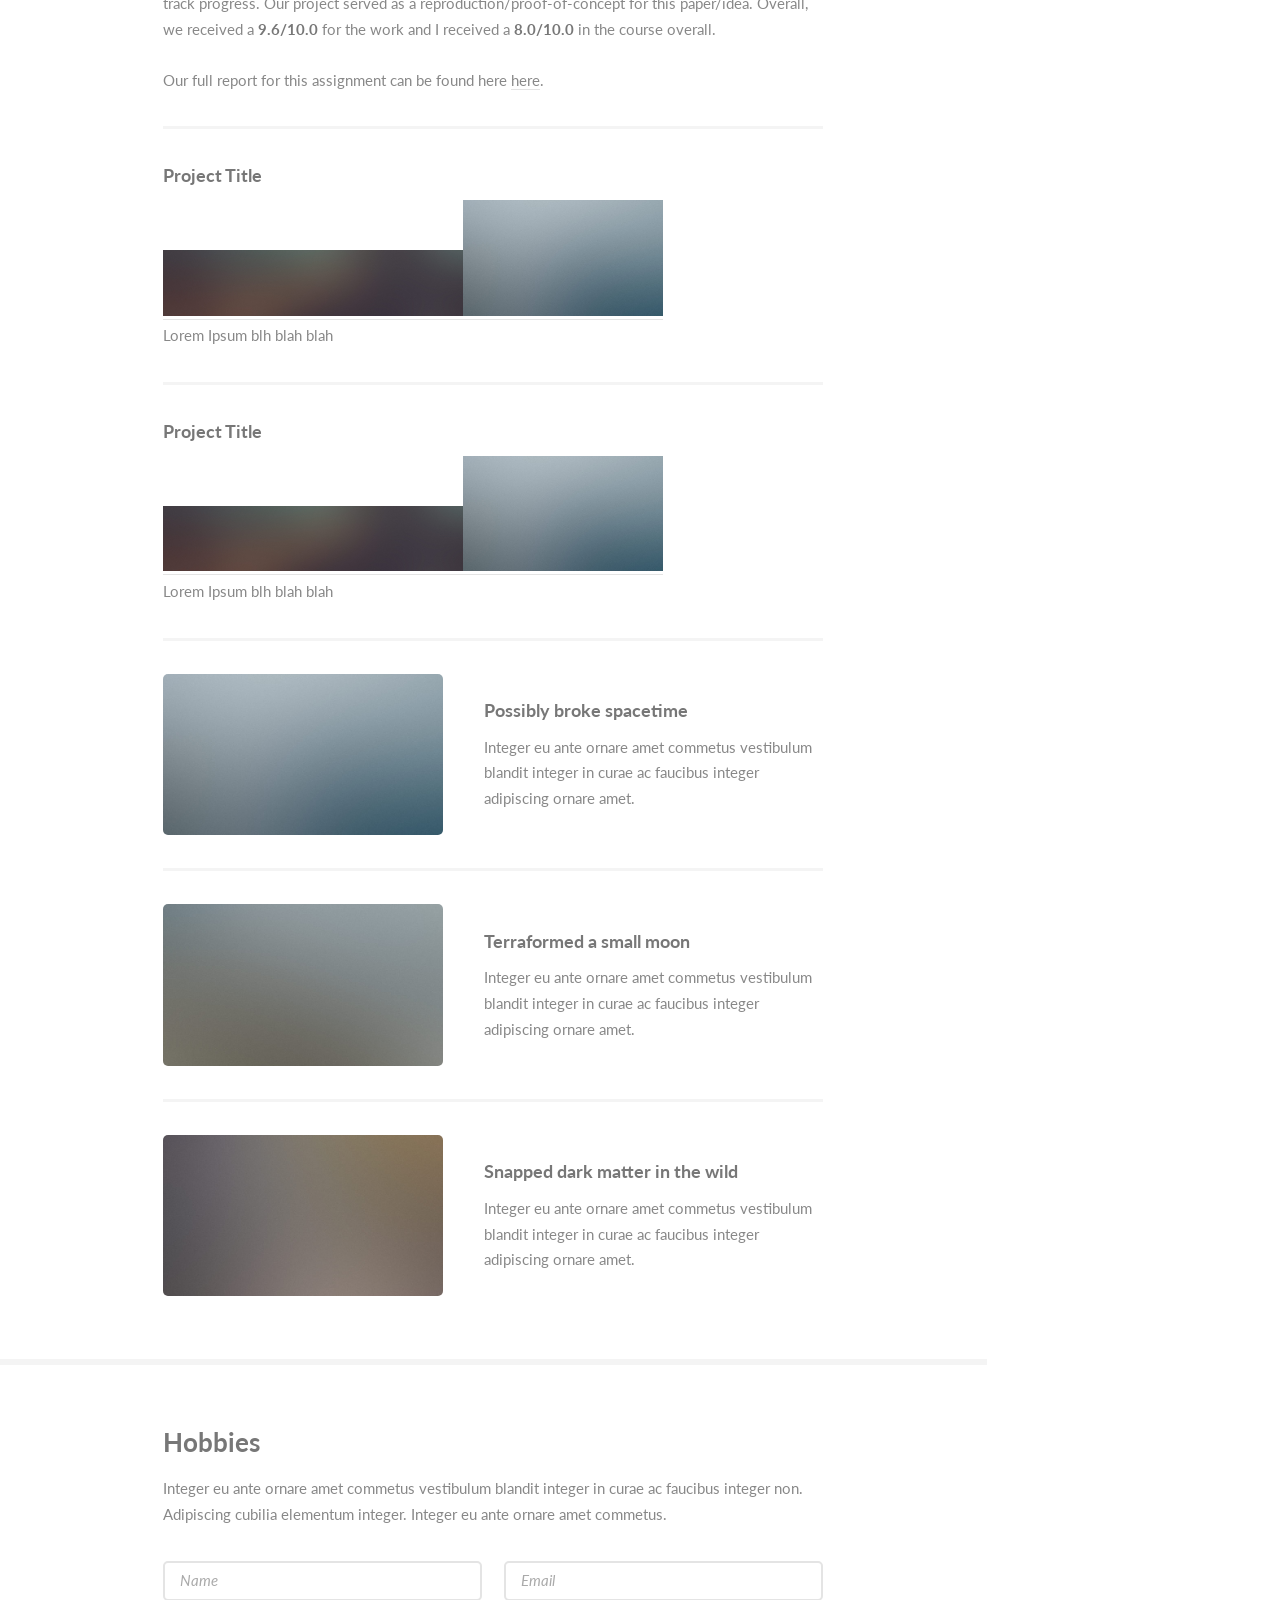
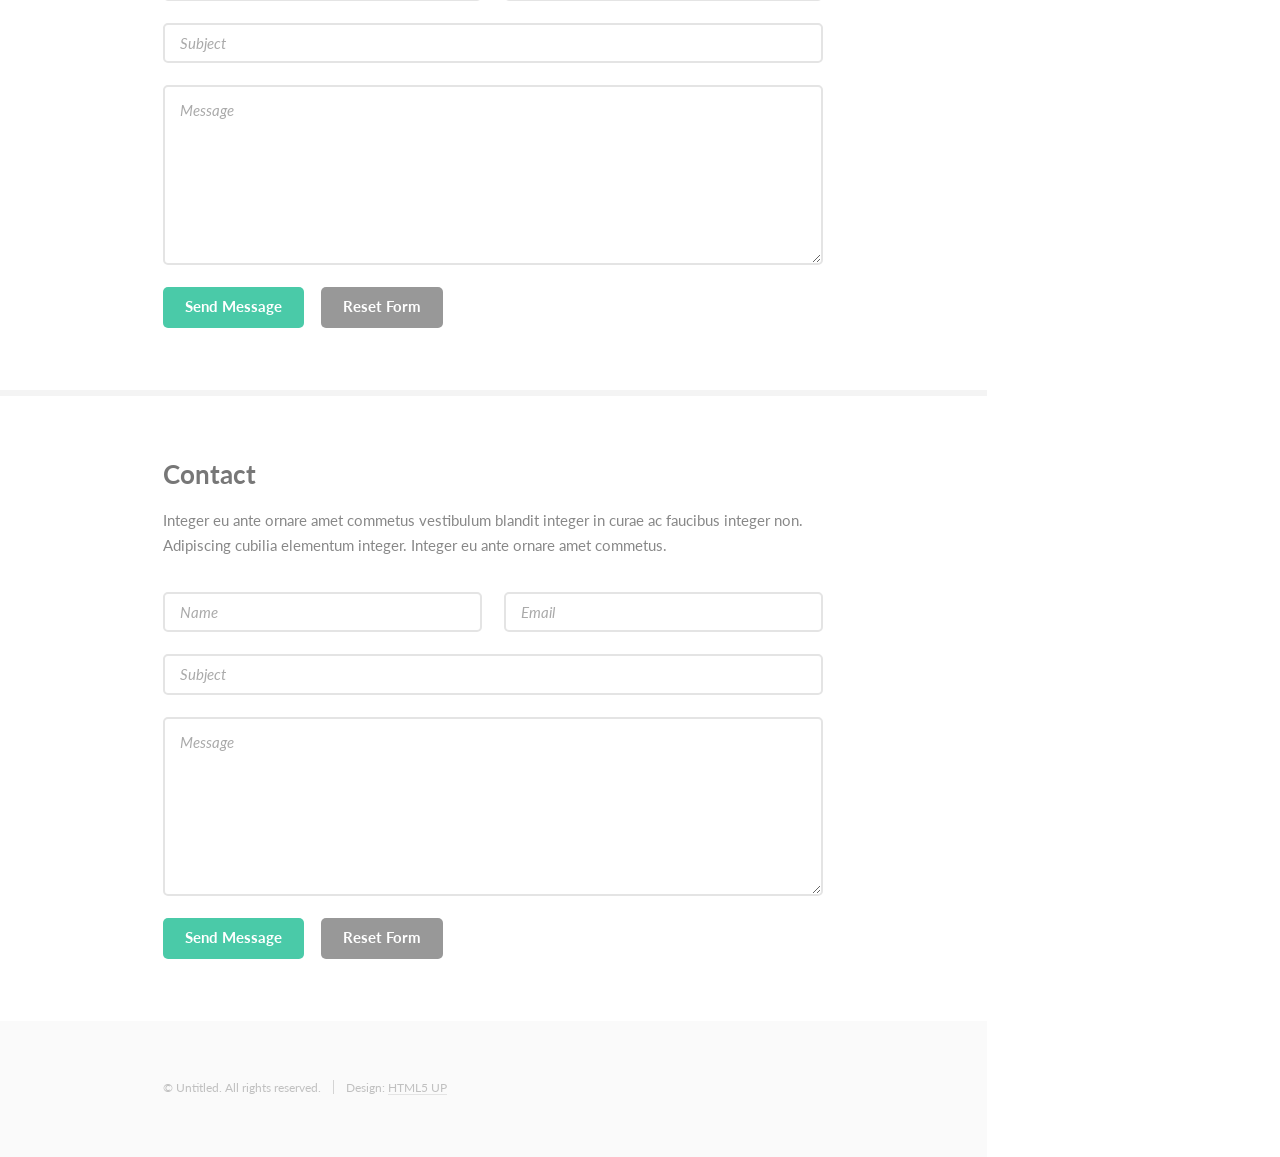
==== commit 6db8879c: "Resized cvbydl graphs" ====
--- a/index.html
+++ b/index.html
@@ -136,7 +136,7 @@
 										<article>
 											<h4>Vision Based Positioning: Supervised Contrastive Learning for Task-based Robotics</h4>
 											<iframe width="100%" src="https://www.youtube.com/embed/m0eASI6N6vE?si=T_yxso578wLeKsOy"></iframe>
-											<a href="#"><img src="images/final-tsne-rgb-fix.png" alt="" width="60%" /><img src="images/embedding3layer_plt_rgbfix_cropped.png" alt="" width="40%" /></a>
+											<a href="#"><img src="images/final-tsne-rgb-fix.png" alt="" width="55%" /><img src="images/embedding3layer_plt_rgbfix_cropped.png" alt="" width="45%" /></a>
 											<p>For my CS4245 Seminar Computer Vision by Deep Learning project, my group and I decided to adapt the work displayed in the paper 
 												"paper name" by XX 2024. In this paper, the authors record the first person view of a quadcopter navigating through a set of 
 												hoops in the a figure of eight. They then use contrastive learning to push the latent representations of images taken at similar 
@@ -144,7 +144,7 @@
 												Wanted to take this approach and see if we could learn a good embedded representation of the first person view of Max Verstappen 
 												driving the first few corners in the Russian GP. This was done with the hopes of this embedding then improving related downstream
 												tasks, such as predicting track progress. Our project served as a reproduction/proof-of-concept for this paper/idea. Overall,
-												we received a <b>9.6/10.0</b> for the work and I received a <b>8.0/10.0</b> in the course overll.
+												we received a <b>9.6/10.0</b> for the work and I received a <b>8.0/10.0</b> in the course overall.
 												<br><br>Our full report for this assignment can be found here <a href="resources/CVbyDL.pdf">here</a>.   	
 											</p>
 										</article>
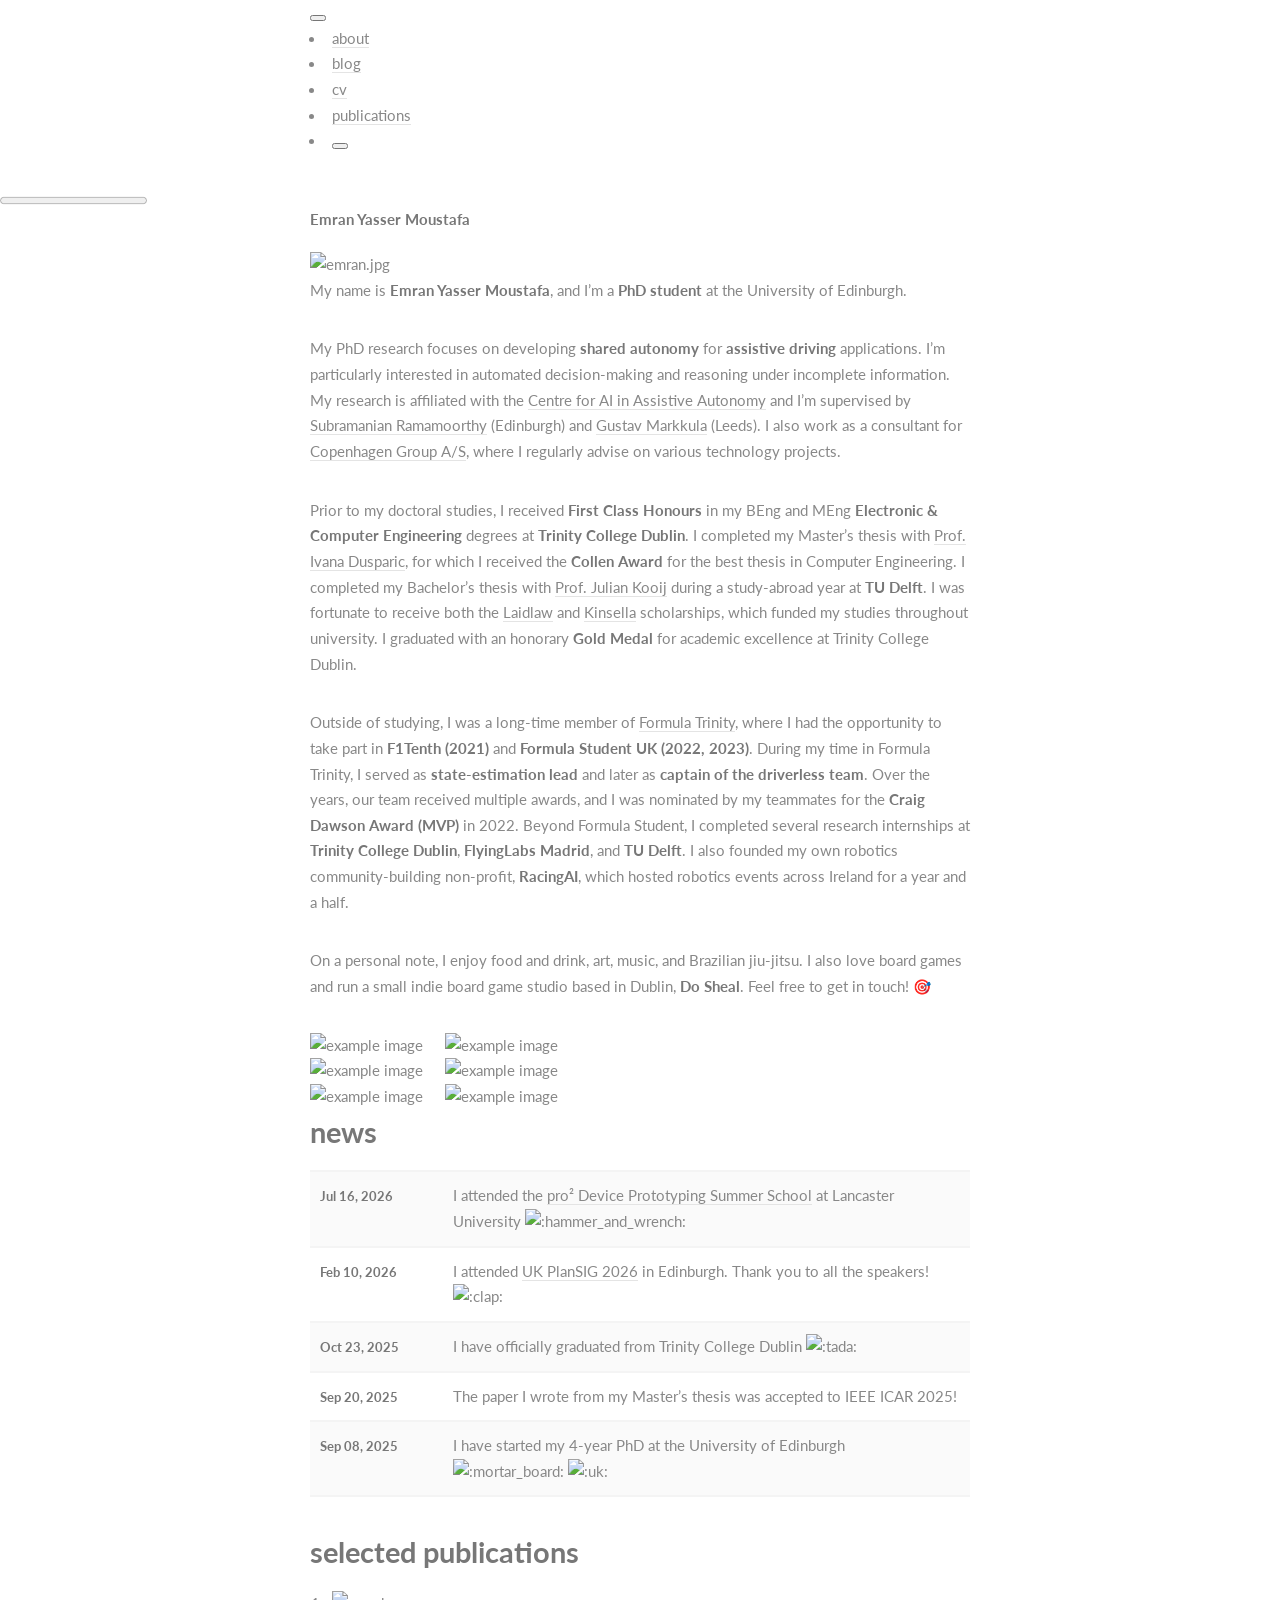
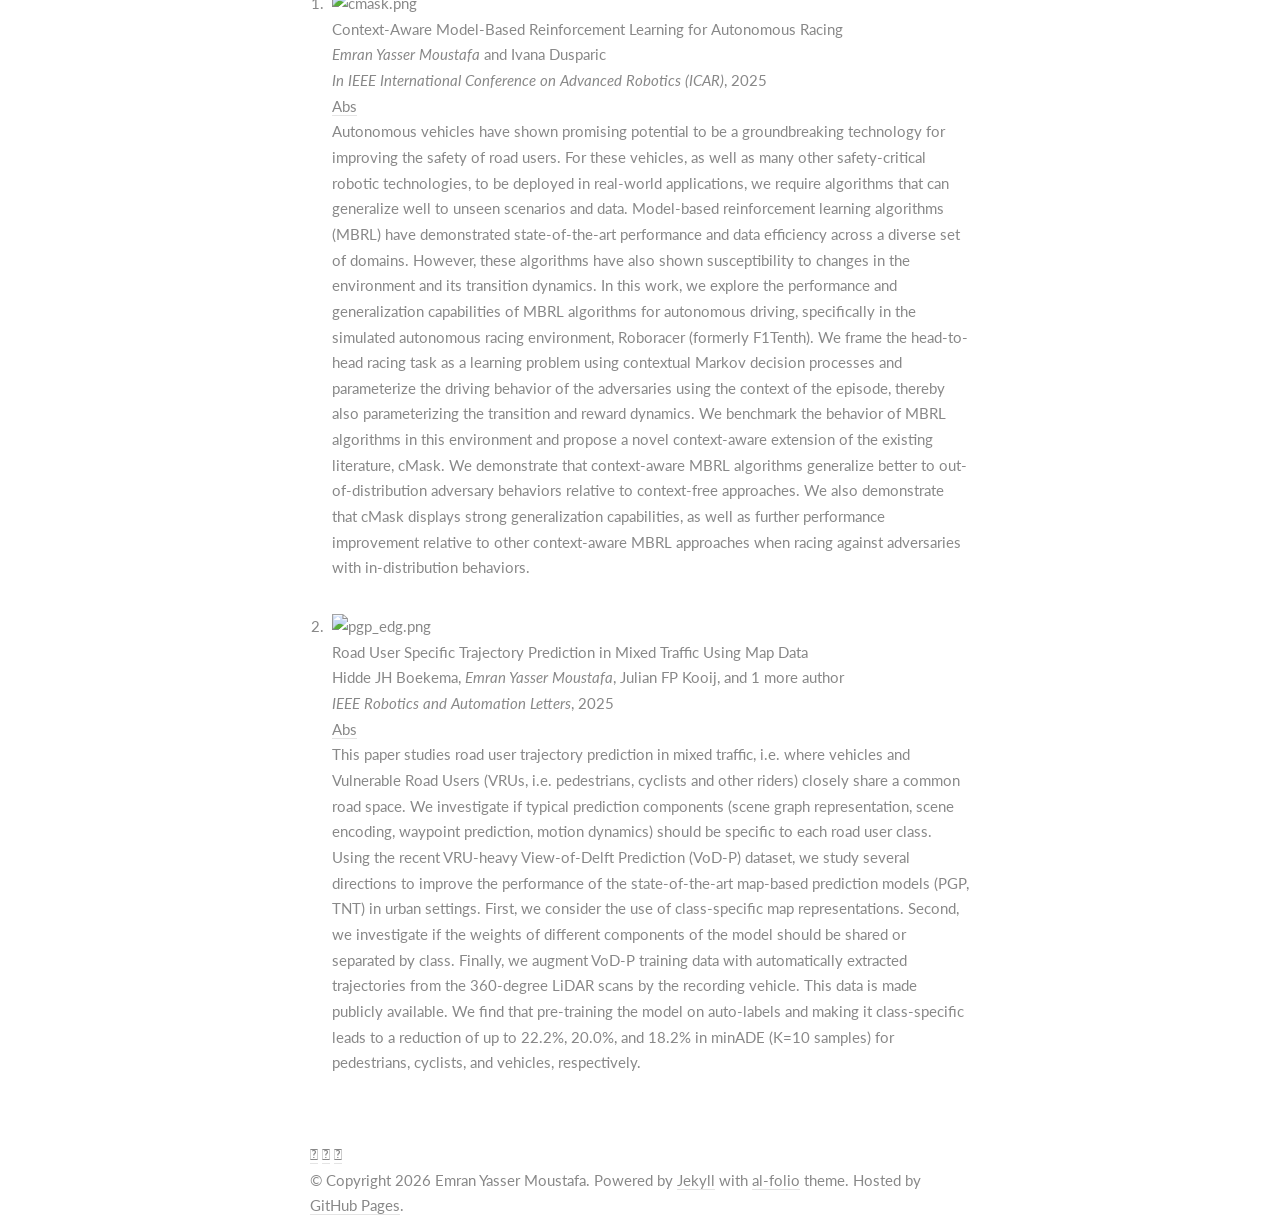
==== commit eb813325: "Deploying to gh-pages from @ lilpharaoh1/lilpharaoh1.github.io@8f82535e748b4d85b44656faf77d0a070c793" ====
--- a/index.html
+++ b/index.html
@@ -1,558 +1,5 @@
-<!DOCTYPE HTML>
-<!--
-	Read Only by HTML5 UP
-	html5up.net | @ajlkn
-	Free for personal and commercial use under the CCA 3.0 license (html5up.net/license)
--->
-<html>
-	<head>
-		<title>eymoustafa</title>
-		<meta charset="utf-8" />
-		<meta name="viewport" content="width=device-width, initial-scale=1, user-scalable=no" />
-		<link rel="stylesheet" href="assets/css/main.css" />
-	</head>
-	<body class="is-preload">
-
-		<!-- Header -->
-			<section id="header">
-				<header>
-					<span class="image avatar"><img src="images/avatar.jpg" alt="" /></span>
-					<h1 id="logo"><a href="#">Emran Yasser Moustafa</a></h1>
-					<p>Engineer</pi
-				</header>
-				<nav id="nav">
-					<ul>
-						<li><a href="#one" class="active">About</a></li>
-						<li><a href="#two">Education</a></li>
-						<li><a href="#three">Experience</a></li>
-						<li><a href="#four">Projects</a></li>
-						<li><a href="#five">Hobbies</a></li>
-						<li><a href="#six">Contact</a></li>
-					</ul>
-				</nav>
-				<footer>
-					<ul class="icons">
-						<li><a href="#" class="icon brands fa-twitter"><span class="label">Twitter</span></a></li>
-						<li><a href="#" class="icon brands fa-facebook-f"><span class="label">Facebook</span></a></li>
-						<li><a href="#" class="icon brands fa-instagram"><span class="label">Instagram</span></a></li>
-						<li><a href="#" class="icon brands fa-github"><span class="label">Github</span></a></li>
-						<li><a href="#" class="icon solid fa-envelope"><span class="label">Email</span></a></li>
-					</ul>
-				</footer>
-			</section>
-
-		<!-- Wrapper -->
-			<div id="wrapper">
-
-				<!-- Main -->
-					<div id="main">
-
-						<!-- One -->
-							<section id="one">
-								<div class="image main" data-position="center">
-									<img src="images/banner.jpg" alt="" />
-								</div>
-								<div class="container">
-									<header class="major">
-										<h2>Emran Yasser Moustafa</h2>
-										<p>BA, MAI Computer and Electronic Engineering <br />
-										@ Trinity College Dublin</p>
-									</header>
-									<p>Faucibus sed lobortis aliquam lorem blandit. Lorem eu nunc metus col. Commodo id in arcu ante lorem ipsum sed accumsan erat praesent faucibus commodo ac mi lacus. Adipiscing mi ac commodo. Vis aliquet tortor ultricies non ante erat nunc integer eu ante ornare amet commetus vestibulum blandit integer in curae ac faucibus integer non. Adipiscing cubilia elementum.</p>
-								</div>
-							</section>
-
-						<!-- Two -->
-							<section id="two">
-								<div class="container">
-									<h3>Education</h3>
-									<p>Integer eu ante ornare amet commetus vestibulum blandit integer in curae ac faucibus integer non. Adipiscing cubilia elementum integer lorem ipsum dolor sit amet.</p>
-									<ul class="feature-icons">
-										<li class="icon solid fa-graduation-cap">Eric and Barbara Kinsella Scholar</li>
-										<li class="icon solid fa-handshake">Dean’s Leadership Award</li>
-										<li class="icon solid fa-atom">E.R. Stuart Prize</li>
-										<li class="icon solid fa-microscope">Laidlaw Leadership and Research Scholar</li>
-										<li class="icon solid fa-book">Stanford-Smith Prize</li>
-										<li class="icon solid fa-hammer">Craig Dawson Award Nominee</li>
-									</ul>
-								</div>
-							</section>
-
-						<!-- Three -->
-							<section id="three">
-								<div class="container">
-									<h3>Experience</h3>
-									<div class="container">
-										<header>
-											<h4>Job title - Company</h4>
-											<h5><i>Location / Employment Status / Mon '23 - Mon '24</i></h5>
-											<p>Description Lorem Isum blah blah blah</p>
-										</header>
-
-										<header>
-											<h4>Job title - Company</h4>
-											<h5><i>Location / Employment Status / Mon '23 - Mon '24</i></h5>
-											<p>Description Lorem Isum blah blah blah</p>
-										</header>
-
-										<header>
-											<h4>Job title - Company</h4>
-											<h5><i>Location / Employment Status / Mon '23 - Mon '24</i></h5>
-											<p>Description Lorem Isum blah blah blah</p>
-										</header>
-
-										<header>
-											<h4>Job title - Company</h4>
-											<h5><i>Location / Employment Status / Mon '23 - Mon '24</i></h5>
-											<p>Description Lorem Isum blah blah blah</p>
-										</header>
-									</div>
-								</div>
-							</section>
-
-						<!-- Four -->
-							<section id="four">
-								<div class="container">
-									<h3> Projects </h3>
-									<p>Integer eu ante ornare amet commetus vestibulum blandit integer in curae ac faucibus integer non. Adipiscing cubilia elementum integer. Integer eu ante ornare amet commetus.</p>
-									<ul>
-										<li>Dolor pulvinar etiam magna etiam.</li>
-										<li>Sagittis adipiscing lorem eleifend.</li>
-										<li>Felis enim feugiat dolore viverra.</li>
-									</ul>
-									<hr> 
-									<div class="features">										
-										<article>
-											<h4>Research Assignment - 3D Object Tracking: From Front to Surround View</h4>
-											<a href="#"><img src="images/scene-14.gif" alt="" width="300" margin-left="auto" margin-right="auto"></a>
-											<p>Worked with the Intelligent Vehicles group at TU Delft on a 15 ECTS research assignment. I was challenged with 
-												developing an 3D auto labelling pipeline for the View-of-Delft dataset, an autonomous driving dataset recorded in the 
-												historic city of Delft. My system detected and tracked multiple road users from an input point cloud sequence, extending 
-												the existing trajectories annotations from the front view of the vehicle to 360 degrees around the vehicle. My project 
-												received a grade of <b>9.0/10.0</b> and resulted in my work being included in a conference paper, yet to be published.
-												<br><br>My full report for this assignment can be found <a href="resources/3D_Object_Tracking__From_Front_to_Surround_View__final.pdf">here</a>.
-											</p>
-										</article>
-										<article>
-											<h4>Vision Based Positioning: Supervised Contrastive Learning for Task-based Robotics</h4>
-											<iframe width="100%" src="https://www.youtube.com/embed/m0eASI6N6vE?si=T_yxso578wLeKsOy"></iframe>
-											<a href="#"><img src="images/final-tsne-rgb-fix.png" alt="" width="55%" /><img src="images/embedding3layer_plt_rgbfix_cropped.png" alt="" width="45%" /></a>
-											<p>For my CS4245 Seminar Computer Vision by Deep Learning project, my group and I decided to adapt the work displayed in the paper 
-												"paper name" by XX 2024. In this paper, the authors record the first person view of a quadcopter navigating through a set of 
-												hoops in the a figure of eight. They then use contrastive learning to push the latent representations of images taken at similar 
-												progress points close together, while repelling the latent representations of images taken at dissimilar points in the task. We
-												Wanted to take this approach and see if we could learn a good embedded representation of the first person view of Max Verstappen 
-												driving the first few corners in the Russian GP. This was done with the hopes of this embedding then improving related downstream
-												tasks, such as predicting track progress. Our project served as a reproduction/proof-of-concept for this paper/idea. Overall,
-												we received a <b>9.6/10.0</b> for the work and I received a <b>8.0/10.0</b> in the course overall.
-												<br><br>Our full report for this assignment can be found here <a href="resources/CVbyDL.pdf">here</a>.   	
-											</p>
-										</article>
-										<article>
-											<h4>Project Title</h4>
-											<a href="#"><img src="images/banner.jpg" alt="" width="300" /><img src="images/pic01.jpg" alt="" width="200" /></a>
-											<p>Lorem Ipsum blh blah blah</p>
-										</article>
-										<article>
-											<h4>Project Title</h4>
-											<a href="#"><img src="images/banner.jpg" alt="" width="300" /><img src="images/pic01.jpg" alt="" width="200" /></a>
-											<p>Lorem Ipsum blh blah blah</p>
-										</article>
-										<article>
-											<a href="#" class="image"><img src="images/pic01.jpg" alt="" /></a>
-											<div class="inner">
-												<h4>Possibly broke spacetime</h4>
-												<p>Integer eu ante ornare amet commetus vestibulum blandit integer in curae ac faucibus integer adipiscing ornare amet.</p>
-											</div>
-										</article>
-										<article>
-											<a href="#" class="image"><img src="images/pic02.jpg" alt="" /></a>
-											<div class="inner">
-												<h4>Terraformed a small moon</h4>
-												<p>Integer eu ante ornare amet commetus vestibulum blandit integer in curae ac faucibus integer adipiscing ornare amet.</p>
-											</div>
-										</article>
-										<article>
-											<a href="#" class="image"><img src="images/pic03.jpg" alt="" /></a>
-											<div class="inner">
-												<h4>Snapped dark matter in the wild</h4>
-												<p>Integer eu ante ornare amet commetus vestibulum blandit integer in curae ac faucibus integer adipiscing ornare amet.</p>
-											</div>
-										</article>
-									</div>
-								</div>
-							</section>
-
-						<!-- Five -->                                                                                                                                                                     <section id="five">                                                                                                                                                               <div class="container">                                                                                                                                                           <h3>Hobbies</h3>                                                                                                                                                       <p>Integer eu ante ornare amet commetus vestibulum blandit integer in curae ac faucibus integer non. Adipiscing cubilia elementum integer. Integer eu ante ornare amet commetus.</p>                                                                                                                                                                <form method="post" action="#">                                                                                                                                                   <div class="row gtr-uniform">                                                                                                                                                     <div class="col-6 col-12-xsmall"><input type="text" name="name" id="name" placeholder="Name" /></div>                                                                                                                                                                                                                                               <div class="col-6 col-12-xsmall"><input type="email" name="email" id="email" placeholder="Email" /></div>                                                                                                                                                                                                                                           <div class="col-12"><input type="text" name="subject" id="subject" placeholder="Subject" /></div>                                                                                                                                                                                                                                                   <div class="col-12"><textarea name="message" id="message" placeholder="Message" rows="6"></textarea></div>                                                                                                                                                                                                                                          <div class="col-12">                                                                                                                                                              <ul class="actions">                                                                                                                                                              <li><input type="submit" class="primary" value="Send Message" /></li>
-						<li><input type="reset" value="Reset Form" /></li>
-						</ul>
-						</div>
-						</div>
-						</form>
-						</div>
-						</section>
-						<!-- Six-->                                                                                                                                                                     <section id="six">                                                                                                                                                               <div class="container">                                                                                                                                                           <h3>Contact</h3>                                                                                                                                                       <p>Integer eu ante ornare amet commetus vestibulum blandit integer in curae ac faucibus integer non. Adipiscing cubilia elementum integer. Integer eu ante ornare amet commetus.</p>                                                                                                                                                                <form method="post" action="#">                                                                                                                                                   <div class="row gtr-uniform">                                                                                                                                                     <div class="col-6 col-12-xsmall"><input type="text" name="name" id="name" placeholder="Name" /></div>                                                                                                                                                                                                                                               <div class="col-6 col-12-xsmall"><input type="email" name="email" id="email" placeholder="Email" /></div>                                                                                                                                                                                                                                           <div class="col-12"><input type="text" name="subject" id="subject" placeholder="Subject" /></div>                                                                                                                                                                                                                                                   <div class="col-12"><textarea name="message" id="message" placeholder="Message" rows="6"></textarea></div>                                                                                                                                                                                                                                          <div class="col-12">                                                                                                                                                              <ul class="actions">                                                                                                                                                              <li><input type="submit" class="primary" value="Send Message" /></li>
-						<li><input type="reset" value="Reset Form" /></li>
-						</ul>
-						</div>
-						</div>
-						</form>
-						</div>
-						</section>
-
-
-						<!-- Five -->
-						<!--
-							<section id="five">
-								<div class="container">
-									<h3>Elements</h3>
-
-									<section>
-										<h4>Text</h4>
-										<p>This is <b>bold</b> and this is <strong>strong</strong>. This is <i>italic</i> and this is <em>emphasized</em>.
-										This is <sup>superscript</sup> text and this is <sub>subscript</sub> text.
-										This is <u>underlined</u> and this is code: <code>for (;;) { ... }</code>. Finally, <a href="#">this is a link</a>.</p>
-										<hr />
-										<header>
-											<h4>Heading with a Subtitle</h4>
-											<p>Lorem ipsum dolor sit amet nullam id egestas urna aliquam</p>
-										</header>
-										<p>Nunc lacinia ante nunc ac lobortis. Interdum adipiscing gravida odio porttitor sem non mi integer non faucibus ornare mi ut ante amet placerat aliquet. Volutpat eu sed ante lacinia sapien lorem accumsan varius montes viverra nibh in adipiscing blandit tempus accumsan.</p>
-										<header>
-											<h5>Heading with a Subtitle</h5>
-											<p>Lorem ipsum dolor sit amet nullam id egestas urna aliquam</p>
-										</header>
-										<p>Nunc lacinia ante nunc ac lobortis. Interdum adipiscing gravida odio porttitor sem non mi integer non faucibus ornare mi ut ante amet placerat aliquet. Volutpat eu sed ante lacinia sapien lorem accumsan varius montes viverra nibh in adipiscing blandit tempus accumsan.</p>
-										<hr />
-										<h2>Heading Level 2</h2>
-										<h3>Heading Level 3</h3>
-										<h4>Heading Level 4</h4>
-										<h5>Heading Level 5</h5>
-										<h6>Heading Level 6</h6>
-										<hr />
-										<h5>Blockquote</h5>
-										<blockquote>Fringilla nisl. Donec accumsan interdum nisi, quis tincidunt felis sagittis eget tempus euismod. Vestibulum ante ipsum primis in faucibus vestibulum. Blandit adipiscing eu felis iaculis volutpat ac adipiscing accumsan faucibus. Vestibulum ante ipsum primis in faucibus lorem ipsum dolor sit amet nullam adipiscing eu felis.</blockquote>
-										<h5>Preformatted</h5>
-										<pre><code>i = 0;
-
-while (!deck.isInOrder()) {
-    print 'Iteration ' + i;
-    deck.shuffle();
-    i++;
-}
-
-print 'It took ' + i + ' iterations to sort the deck.';</code></pre>
-									</section>
-
-									<section>
-										<h4>Lists</h4>
-										<div class="row">
-											<div class="col-6 col-12-xsmall">
-												<h5>Unordered</h5>
-												<ul>
-													<li>Dolor pulvinar etiam magna etiam.</li>
-													<li>Sagittis adipiscing lorem eleifend.</li>
-													<li>Felis enim feugiat dolore viverra.</li>
-												</ul>
-												<h5>Alternate</h5>
-												<ul class="alt">
-													<li>Dolor pulvinar etiam magna etiam.</li>
-													<li>Sagittis adipiscing lorem eleifend.</li>
-													<li>Felis enim feugiat dolore viverra.</li>
-												</ul>
-											</div>
-											<div class="col-6 col-12-xsmall">
-												<h5>Ordered</h5>
-												<ol>
-													<li>Dolor pulvinar etiam magna etiam.</li>
-													<li>Etiam vel felis at lorem sed viverra.</li>
-													<li>Felis enim feugiat dolore viverra.</li>
-													<li>Dolor pulvinar etiam magna etiam.</li>
-													<li>Etiam vel felis at lorem sed viverra.</li>
-													<li>Felis enim feugiat dolore viverra.</li>
-												</ol>
-												<h5>Icons</h5>
-												<ul class="icons">
-													<li><a href="#" class="icon brands fa-twitter"><span class="label">Twitter</span></a></li>
-													<li><a href="#" class="icon brands fa-facebook-f"><span class="label">Facebook</span></a></li>
-													<li><a href="#" class="icon brands fa-instagram"><span class="label">Instagram</span></a></li>
-													<li><a href="#" class="icon brands fa-github"><span class="label">Github</span></a></li>
-													<li><a href="#" class="icon brands fa-dribbble"><span class="label">Dribbble</span></a></li>
-													<li><a href="#" class="icon brands fa-tumblr"><span class="label">Tumblr</span></a></li>
-												</ul>
-											</div>
-										</div>
-										<h5>Actions</h5>
-										<ul class="actions">
-											<li><a href="#" class="button primary">Default</a></li>
-											<li><a href="#" class="button">Default</a></li>
-											<li><a href="#" class="button alt">Default</a></li>
-										</ul>
-										<ul class="actions small">
-											<li><a href="#" class="button primary small">Small</a></li>
-											<li><a href="#" class="button small">Small</a></li>
-											<li><a href="#" class="button alt small">Small</a></li>
-										</ul>
-										<div class="row">
-											<div class="col-3 col-6-medium col-12-xsmall">
-												<ul class="actions stacked">
-													<li><a href="#" class="button primary">Default</a></li>
-													<li><a href="#" class="button">Default</a></li>
-													<li><a href="#" class="button alt">Default</a></li>
-												</ul>
-											</div>
-											<div class="col-3 col-6 col-12-xsmall">
-												<ul class="actions stacked">
-													<li><a href="#" class="button primary small">Small</a></li>
-													<li><a href="#" class="button small">Small</a></li>
-													<li><a href="#" class="button alt small">Small</a></li>
-												</ul>
-											</div>
-											<div class="col-3 col-6-medium col-12-xsmall">
-												<ul class="actions stacked">
-													<li><a href="#" class="button primary fit">Default</a></li>
-													<li><a href="#" class="button fit">Default</a></li>
-													<li><a href="#" class="button alt fit">Default</a></li>
-												</ul>
-											</div>
-											<div class="col-3 col-6-medium col-12-xsmall">
-												<ul class="actions stacked">
-													<li><a href="#" class="button primary small fit">Small</a></li>
-													<li><a href="#" class="button small fit">Small</a></li>
-													<li><a href="#" class="button alt small fit">Small</a></li>
-												</ul>
-											</div>
-										</div>
-									</section>
-
-									<section>
-										<h4>Table</h4>
-										<h5>Default</h5>
-										<div class="table-wrapper">
-											<table>
-												<thead>
-													<tr>
-														<th>Name</th>
-														<th>Description</th>
-														<th>Price</th>
-													</tr>
-												</thead>
-												<tbody>
-													<tr>
-														<td>Item One</td>
-														<td>Ante turpis integer aliquet porttitor.</td>
-														<td>29.99</td>
-													</tr>
-													<tr>
-														<td>Item Two</td>
-														<td>Vis ac commodo adipiscing arcu aliquet.</td>
-														<td>19.99</td>
-													</tr>
-													<tr>
-														<td>Item Three</td>
-														<td> Morbi faucibus arcu accumsan lorem.</td>
-														<td>29.99</td>
-													</tr>
-													<tr>
-														<td>Item Four</td>
-														<td>Vitae integer tempus condimentum.</td>
-														<td>19.99</td>
-													</tr>
-													<tr>
-														<td>Item Five</td>
-														<td>Ante turpis integer aliquet porttitor.</td>
-														<td>29.99</td>
-													</tr>
-												</tbody>
-												<tfoot>
-													<tr>
-														<td colspan="2"></td>
-														<td>100.00</td>
-													</tr>
-												</tfoot>
-											</table>
-										</div>
-
-										<h5>Alternate</h5>
-										<div class="table-wrapper">
-											<table class="alt">
-												<thead>
-													<tr>
-														<th>Name</th>
-														<th>Description</th>
-														<th>Price</th>
-													</tr>
-												</thead>
-												<tbody>
-													<tr>
-														<td>Item One</td>
-														<td>Ante turpis integer aliquet porttitor.</td>
-														<td>29.99</td>
-													</tr>
-													<tr>
-														<td>Item Two</td>
-														<td>Vis ac commodo adipiscing arcu aliquet.</td>
-														<td>19.99</td>
-													</tr>
-													<tr>
-														<td>Item Three</td>
-														<td> Morbi faucibus arcu accumsan lorem.</td>
-														<td>29.99</td>
-													</tr>
-													<tr>
-														<td>Item Four</td>
-														<td>Vitae integer tempus condimentum.</td>
-														<td>19.99</td>
-													</tr>
-													<tr>
-														<td>Item Five</td>
-														<td>Ante turpis integer aliquet porttitor.</td>
-														<td>29.99</td>
-													</tr>
-												</tbody>
-												<tfoot>
-													<tr>
-														<td colspan="2"></td>
-														<td>100.00</td>
-													</tr>
-												</tfoot>
-											</table>
-										</div>
-									</section>
-
-									<section>
-										<h4>Buttons</h4>
-										<ul class="actions">
-											<li><a href="#" class="button primary">Primary</a></li>
-											<li><a href="#" class="button">Default</a></li>
-											<li><a href="#" class="button alt">Alternate</a></li>
-										</ul>
-										<ul class="actions">
-											<li><a href="#" class="button primary large">Large</a></li>
-											<li><a href="#" class="button">Default</a></li>
-											<li><a href="#" class="button alt small">Small</a></li>
-										</ul>
-										<ul class="actions fit">
-											<li><a href="#" class="button primary fit">Fit</a></li>
-											<li><a href="#" class="button fit">Fit</a></li>
-											<li><a href="#" class="button alt fit">Fit</a></li>
-										</ul>
-										<ul class="actions fit small">
-											<li><a href="#" class="button primary fit small">Fit + Small</a></li>
-											<li><a href="#" class="button fit small">Fit + Small</a></li>
-											<li><a href="#" class="button alt fit small">Fit + Small</a></li>
-										</ul>
-										<ul class="actions">
-											<li><a href="#" class="button primary icon solid fa-download">Icon</a></li>
-											<li><a href="#" class="button icon solid fa-download">Icon</a></li>
-											<li><a href="#" class="button alt icon solid fa-check">Icon</a></li>
-										</ul>
-										<ul class="actions">
-											<li><span class="button primary disabled">Primary</span></li>
-											<li><span class="button disabled">Default</span></li>
-											<li><span class="button alt disabled">Alternate</span></li>
-										</ul>
-									</section>
-
-									<section>
-										<h4>Form</h4>
-										<form method="post" action="#">
-											<div class="row gtr-uniform">
-												<div class="col-6 col-12-xsmall">
-													<input type="text" name="demo-name" id="demo-name" value="" placeholder="Name" />
-												</div>
-												<div class="col-6 col-12-xsmall">
-													<input type="email" name="demo-email" id="demo-email" value="" placeholder="Email" />
-												</div>
-												<div class="col-12">
-													<select name="demo-category" id="demo-category">
-														<option value="">- Category -</option>
-														<option value="1">Manufacturing</option>
-														<option value="1">Shipping</option>
-														<option value="1">Administration</option>
-														<option value="1">Human Resources</option>
-													</select>
-												</div>
-												<div class="col-4 col-12-medium">
-													<input type="radio" id="demo-priority-low" name="demo-priority" checked>
-													<label for="demo-priority-low">Low Priority</label>
-												</div>
-												<div class="col-4 col-12-medium">
-													<input type="radio" id="demo-priority-normal" name="demo-priority">
-													<label for="demo-priority-normal">Normal Priority</label>
-												</div>
-												<div class="col-4 col-12-medium">
-													<input type="radio" id="demo-priority-high" name="demo-priority">
-													<label for="demo-priority-high">High Priority</label>
-												</div>
-												<div class="col-6 col-12-medium">
-													<input type="checkbox" id="demo-copy" name="demo-copy">
-													<label for="demo-copy">Email me a copy of this message</label>
-												</div>
-												<div class="col-6 col-12-medium">
-													<input type="checkbox" id="demo-human" name="demo-human" checked>
-													<label for="demo-human">I am a human and not a robot</label>
-												</div>
-												<div class="col-12">
-													<textarea name="demo-message" id="demo-message" placeholder="Enter your message" rows="6"></textarea>
-												</div>
-												<div class="col-12">
-													<ul class="actions">
-														<li><input type="submit" value="Send Message" /></li>
-														<li><input type="reset" value="Reset" class="alt" /></li>
-													</ul>
-												</div>
-											</div>
-										</form>
-									</section>
-
-									<section>
-										<h4>Image</h4>
-										<h5>Fit</h5>
-										<span class="image fit"><img src="images/banner.jpg" alt="" /></span>
-										<div class="box alt">
-											<div class="row gtr-50 gtr-uniform">
-												<div class="col-4"><span class="image fit"><img src="images/pic01.jpg" alt="" /></span></div>
-												<div class="col-4"><span class="image fit"><img src="images/pic02.jpg" alt="" /></span></div>
-												<div class="col-4"><span class="image fit"><img src="images/pic03.jpg" alt="" /></span></div>
-												<div class="col-4"><span class="image fit"><img src="images/pic02.jpg" alt="" /></span></div>
-												<div class="col-4"><span class="image fit"><img src="images/pic03.jpg" alt="" /></span></div>
-												<div class="col-4"><span class="image fit"><img src="images/pic01.jpg" alt="" /></span></div>
-												<div class="col-4"><span class="image fit"><img src="images/pic03.jpg" alt="" /></span></div>
-												<div class="col-4"><span class="image fit"><img src="images/pic01.jpg" alt="" /></span></div>
-												<div class="col-4"><span class="image fit"><img src="images/pic02.jpg" alt="" /></span></div>
-											</div>
-										</div>
-										<h5>Left &amp; Right</h5>
-										<p><span class="image left"><img src="images/avatar.jpg" alt="" /></span>Fringilla nisl. Donec accumsan interdum nisi, quis tincidunt felis sagittis eget. tempus euismod. Vestibulum ante ipsum primis in faucibus vestibulum. Blandit adipiscing eu felis iaculis volutpat ac adipiscing accumsan eu faucibus. Integer ac pellentesque praesent tincidunt felis sagittis eget. tempus euismod. Vestibulum ante ipsum primis in faucibus vestibulum. Blandit adipiscing eu felis iaculis volutpat ac adipiscing accumsan eu faucibus. Integer ac pellentesque praesent. Donec accumsan interdum nisi, quis tincidunt felis sagittis eget. tempus euismod. Vestibulum ante ipsum primis in faucibus vestibulum. Blandit adipiscing eu felis iaculis volutpat ac adipiscing accumsan eu faucibus. Integer ac pellentesque praesent tincidunt felis sagittis eget. tempus euismod. Vestibulum ante ipsum primis in faucibus vestibulum. Blandit adipiscing eu felis iaculis volutpat ac adipiscing accumsan eu faucibus. Integer ac pellentesque praesent.</p>
-										<p><span class="image right"><img src="images/avatar.jpg" alt="" /></span>Fringilla nisl. Donec accumsan interdum nisi, quis tincidunt felis sagittis eget. tempus euismod. Vestibulum ante ipsum primis in faucibus vestibulum. Blandit adipiscing eu felis iaculis volutpat ac adipiscing accumsan eu faucibus. Integer ac pellentesque praesent tincidunt felis sagittis eget. tempus euismod. Vestibulum ante ipsum primis in faucibus vestibulum. Blandit adipiscing eu felis iaculis volutpat ac adipiscing accumsan eu faucibus. Integer ac pellentesque praesent. Donec accumsan interdum nisi, quis tincidunt felis sagittis eget. tempus euismod. Vestibulum ante ipsum primis in faucibus vestibulum. Blandit adipiscing eu felis iaculis volutpat ac adipiscing accumsan eu faucibus. Integer ac pellentesque praesent tincidunt felis sagittis eget. tempus euismod. Vestibulum ante ipsum primis in faucibus vestibulum. Blandit adipiscing eu felis iaculis volutpat ac adipiscing accumsan eu faucibus. Integer ac pellentesque praesent.</p>
-									</section>
-
-								</div>
-							</section>
-						-->
-
-					</div>
-
-				<!-- Footer -->
-					<section id="footer">
-						<div class="container">
-							<ul class="copyright">
-								<li>&copy; Untitled. All rights reserved.</li><li>Design: <a href="http://html5up.net">HTML5 UP</a></li>
-							</ul>
-						</div>
-					</section>
-
-			</div>
-
-		<!-- Scripts -->
-			<script src="assets/js/jquery.min.js"></script>
-			<script src="assets/js/jquery.scrollex.min.js"></script>
-			<script src="assets/js/jquery.scrolly.min.js"></script>
-			<script src="assets/js/browser.min.js"></script>
-			<script src="assets/js/breakpoints.min.js"></script>
-			<script src="assets/js/util.js"></script>
-			<script src="assets/js/main.js"></script>
-
-	</body>
-</html>
+<!DOCTYPE html> <html lang="en"> <head> <meta http-equiv="Content-Type" content="text/html; charset=UTF-8"> <meta charset="utf-8"> <meta name="viewport" content="width=device-width, initial-scale=1, shrink-to-fit=no"> <meta http-equiv="X-UA-Compatible" content="IE=edge"> <title> Emran Yasser Moustafa </title> <meta name="author" content="Emran Yasser Moustafa"> <meta name="description" content=""> <meta name="keywords" content="jekyll, jekyll-theme, academic-website, portfolio-website"> <link rel="stylesheet" href="/assets/css/bootstrap.min.css?a4b3f509e79c54a512b890d73235ef04"> <link rel="stylesheet" href="https://cdn.jsdelivr.net/npm/mdbootstrap@4.20.0/css/mdb.min.css" integrity="sha256-jpjYvU3G3N6nrrBwXJoVEYI/0zw8htfFnhT9ljN3JJw=" crossorigin="anonymous"> <link defer rel="stylesheet" href="/assets/css/academicons.min.css?f0b7046b84e425c55f3463ac249818f5"> <link defer rel="stylesheet" href="/assets/css/scholar-icons.css?62b2ac103a88034e6882a5be5f3e2772"> <link defer rel="stylesheet" type="text/css" href="https://fonts.googleapis.com/css?family=Roboto:300,400,500,700|Roboto+Slab:100,300,400,500,700|Material+Icons&amp;display=swap"> <link defer rel="stylesheet" href="/assets/css/jekyll-pygments-themes-github.css?591dab5a4e56573bf4ef7fd332894c99" media="" id="highlight_theme_light"> <link rel="shortcut icon" href="data:image/svg+xml,&lt;svg%20xmlns=%22http://www.w3.org/2000/svg%22%20viewBox=%220%200%20100%20100%22&gt;&lt;text%20y=%22.9em%22%20font-size=%2290%22&gt;%F0%9F%9A%80&lt;/text&gt;&lt;/svg&gt;"> <link rel="stylesheet" href="/assets/css/main.css?d41d8cd98f00b204e9800998ecf8427e"> <link rel="canonical" href="https://eymoustafa.net/"> <script src="/assets/js/theme.js?a81d82887dd692e91686b43de4542f18"></script> <link defer rel="stylesheet" href="/assets/css/jekyll-pygments-themes-native.css?5847e5ed4a4568527aa6cfab446049ca" media="none" id="highlight_theme_dark"> <script>
+    initTheme();
+  </script> </head> <body class="fixed-top-nav "> <header> <nav id="navbar" class="navbar navbar-light navbar-expand-sm fixed-top" role="navigation"> <div class="container"> <button class="navbar-toggler collapsed ml-auto" type="button" data-toggle="collapse" data-target="#navbarNav" aria-controls="navbarNav" aria-expanded="false" aria-label="Toggle navigation"> <span class="sr-only">Toggle navigation</span> <span class="icon-bar top-bar"></span> <span class="icon-bar middle-bar"></span> <span class="icon-bar bottom-bar"></span> </button> <div class="collapse navbar-collapse text-right" id="navbarNav"> <ul class="navbar-nav ml-auto flex-nowrap"> <li class="nav-item active"> <a class="nav-link" href="/">about <span class="sr-only">(current)</span> </a> </li> <li class="nav-item "> <a class="nav-link" href="/blog/">blog </a> </li> <li class="nav-item "> <a class="nav-link" href="/cv/">cv </a> </li> <li class="nav-item "> <a class="nav-link" href="/publications/">publications </a> </li> <li class="toggle-container"> <button id="light-toggle" title="Change theme"> <i class="ti ti-sun-moon" id="light-toggle-system"></i> <i class="ti ti-moon-filled" id="light-toggle-dark"></i> <i class="ti ti-sun-filled" id="light-toggle-light"></i> </button> </li> </ul> </div> </div> </nav> <progress id="progress" value="0"> <div class="progress-container"> <span class="progress-bar"></span> </div> </progress> </header> <div class="container mt-5" role="main"> <div class="post"> <header class="post-header"> <h1 class="post-title"> <span class="font-weight-bold">Emran</span> Yasser Moustafa </h1> <p class="desc"></p> </header> <article> <div class="profile float-right"> <figure> <picture> <source class="responsive-img-srcset" srcset="/assets/img/emran-480.webp 480w,/assets/img/emran-800.webp 800w,/assets/img/emran-1400.webp 1400w," type="image/webp" sizes="(min-width: 930px) 270.0px, (min-width: 576px) 30vw, 95vw"> <img src="/assets/img/emran.jpg?7d765e802a9d46ce26e6628453b63fc7" class="img-fluid z-depth-1 rounded" width="100%" height="auto" alt="emran.jpg" loading="eager" onerror="this.onerror=null; $('.responsive-img-srcset').remove();"> </source></picture> </figure> </div> <div class="clearfix"> <p>My name is <strong>Emran Yasser Moustafa</strong>, and I’m a <strong>PhD student</strong> at the University of Edinburgh.</p> <p>My PhD research focuses on developing <strong>shared autonomy</strong> for <strong>assistive driving</strong> applications. I’m particularly interested in automated decision-making and reasoning under incomplete information. My research is affiliated with the <a href="https://www.research.ed.ac.uk/en/persons/ram-ramamoorthy" rel="external nofollow noopener" target="_blank">Centre for AI in Assistive Autonomy</a> and I’m supervised by <a href="https://www.research.ed.ac.uk/en/persons/ram-ramamoorthy" rel="external nofollow noopener" target="_blank">Subramanian Ramamoorthy</a> (Edinburgh) and <a href="https://environment.leeds.ac.uk/transport/staff/957/professor-gustav-markkula" rel="external nofollow noopener" target="_blank">Gustav Markkula</a> (Leeds). I also work as a consultant for <a href="https://www.cphgroup.com/" rel="external nofollow noopener" target="_blank">Copenhagen Group A/S</a>, where I regularly advise on various technology projects.</p> <p>Prior to my doctoral studies, I received <strong>First Class Honours</strong> in my BEng and MEng <strong>Electronic &amp; Computer Engineering</strong> degrees at <strong>Trinity College Dublin</strong>. I completed my Master’s thesis with <a href="https://www.tcd.ie/scss/people/academic-staff/duspari/#id_sixth" rel="external nofollow noopener" target="_blank">Prof. Ivana Dusparic</a>, for which I received the <strong>Collen Award</strong> for the best thesis in Computer Engineering. I completed my Bachelor’s thesis with <a href="https://jkooij.github.io/" rel="external nofollow noopener" target="_blank">Prof. Julian Kooij</a> during a study-abroad year at <strong>TU Delft</strong>. I was fortunate to receive both the <a href="https://laidlawfoundation.com/" rel="external nofollow noopener" target="_blank">Laidlaw</a> and <a href="https://www.tcd.ie/media/tcd/engineering/pdfs/EricKinsella_ScholarshipApplication_Autmn2024-v2.pdf" rel="external nofollow noopener" target="_blank">Kinsella</a> scholarships, which funded my studies throughout university. I graduated with an honorary <strong>Gold Medal</strong> for academic excellence at Trinity College Dublin.</p> <p>Outside of studying, I was a long-time member of <a href="https://www.formulatrinity.ie/about-autonomous/" rel="external nofollow noopener" target="_blank">Formula Trinity</a>, where I had the opportunity to take part in <strong>F1Tenth (2021)</strong> and <strong>Formula Student UK (2022, 2023)</strong>. During my time in Formula Trinity, I served as <strong>state-estimation lead</strong> and later as <strong>captain of the driverless team</strong>. Over the years, our team received multiple awards, and I was nominated by my teammates for the <strong>Craig Dawson Award (MVP)</strong> in 2022. Beyond Formula Student, I completed several research internships at <strong>Trinity College Dublin</strong>, <strong>FlyingLabs Madrid</strong>, and <strong>TU Delft</strong>. I also founded my own robotics community-building non-profit, <strong>RacingAI</strong>, which hosted robotics events across Ireland for a year and a half.</p> <p>On a personal note, I enjoy food and drink, art, music, and Brazilian jiu-jitsu. I also love board games and run a small indie board game studio based in Dublin, <strong>Do Sheal</strong>. Feel free to get in touch! 🎯</p> <div class="row"> <div class="col-sm mt-3 mt-md-0"> <figure> <picture> <source class="responsive-img-srcset" srcset="/assets/img/12058_720-480.webp 480w,/assets/img/12058_720-800.webp 800w,/assets/img/12058_720-1400.webp 1400w," type="image/webp" sizes="95vw"></source> <img src="/assets/img/12058_720.jpg" class="img-fluid rounded z-depth-1" width="100%" height="auto" title="example image" loading="eager" onerror="this.onerror=null; $('.responsive-img-srcset').remove();"> </picture> </figure> </div> <div class="col-sm mt-3 mt-md-0"> <figure> <picture> <source class="responsive-img-srcset" srcset="/assets/img/16816_720-480.webp 480w,/assets/img/16816_720-800.webp 800w,/assets/img/16816_720-1400.webp 1400w," type="image/webp" sizes="95vw"></source> <img src="/assets/img/16816_720.jpg" class="img-fluid rounded z-depth-1" width="100%" height="auto" title="example image" loading="eager" onerror="this.onerror=null; $('.responsive-img-srcset').remove();"> </picture> </figure> </div> </div> <div class="row"> <div class="col-sm mt-3 mt-md-0"> <figure> <picture> <source class="responsive-img-srcset" srcset="/assets/img/8395_720-480.webp 480w,/assets/img/8395_720-800.webp 800w,/assets/img/8395_720-1400.webp 1400w," type="image/webp" sizes="95vw"></source> <img src="/assets/img/8395_720.jpg" class="img-fluid rounded z-depth-1" width="100%" height="auto" title="example image" loading="eager" onerror="this.onerror=null; $('.responsive-img-srcset').remove();"> </picture> </figure> </div> <div class="col-sm mt-3 mt-md-0"> <figure> <picture> <source class="responsive-img-srcset" srcset="/assets/img/15361.JPG" sizes="95vw"></source> <img src="/assets/img/15361.JPG" class="img-fluid rounded z-depth-1" width="100%" height="auto" title="example image" loading="eager" onerror="this.onerror=null; $('.responsive-img-srcset').remove();"> </picture> </figure> </div> </div> <div class="row"> <div class="col-sm mt-3 mt-md-0"> <figure> <picture> <source class="responsive-img-srcset" srcset="/assets/img/5375_720-480.webp 480w,/assets/img/5375_720-800.webp 800w,/assets/img/5375_720-1400.webp 1400w," type="image/webp" sizes="95vw"></source> <img src="/assets/img/5375_720.jpg" class="img-fluid rounded z-depth-1" width="100%" height="auto" title="example image" loading="eager" onerror="this.onerror=null; $('.responsive-img-srcset').remove();"> </picture> </figure> </div> <div class="col-sm mt-3 mt-md-0"> <figure> <picture> <source class="responsive-img-srcset" srcset="/assets/img/8747_720-480.webp 480w,/assets/img/8747_720-800.webp 800w,/assets/img/8747_720-1400.webp 1400w," type="image/webp" sizes="95vw"></source> <img src="/assets/img/8747_720.jpg" class="img-fluid rounded z-depth-1" width="100%" height="auto" title="example image" loading="eager" onerror="this.onerror=null; $('.responsive-img-srcset').remove();"> </picture> </figure> </div> </div> </div> <h2> <a href="/news/" style="color: inherit">news</a> </h2> <div class="news"> <div class="table-responsive" style="max-height: 60vw"> <table class="table table-sm table-borderless"> <tr> <th scope="row" style="width: 20%">Jul 16, 2026</th> <td> I attended the <a href="https://prosquared.org/event/device-prototyping-summer-school-2026/" rel="external nofollow noopener" target="_blank">pro² Device Prototyping Summer School</a> at Lancaster University <img class="emoji" title=":hammer_and_wrench:" alt=":hammer_and_wrench:" src="https://github.githubassets.com/images/icons/emoji/unicode/1f6e0.png" height="20" width="20"> </td> </tr> <tr> <th scope="row" style="width: 20%">Feb 10, 2026</th> <td> I attended <a href="https://www.plansig.uk/2026" rel="external nofollow noopener" target="_blank">UK PlanSIG 2026</a> in Edinburgh. Thank you to all the speakers! <img class="emoji" title=":clap:" alt=":clap:" src="https://github.githubassets.com/images/icons/emoji/unicode/1f44f.png" height="20" width="20"> </td> </tr> <tr> <th scope="row" style="width: 20%">Oct 23, 2025</th> <td> I have officially graduated from Trinity College Dublin <img class="emoji" title=":tada:" alt=":tada:" src="https://github.githubassets.com/images/icons/emoji/unicode/1f389.png" height="20" width="20"> </td> </tr> <tr> <th scope="row" style="width: 20%">Sep 20, 2025</th> <td> The paper I wrote from my Master’s thesis was accepted to IEEE ICAR 2025! </td> </tr> <tr> <th scope="row" style="width: 20%">Sep 08, 2025</th> <td> I have started my 4-year PhD at the University of Edinburgh <img class="emoji" title=":mortar_board:" alt=":mortar_board:" src="https://github.githubassets.com/images/icons/emoji/unicode/1f393.png" height="20" width="20"> <img class="emoji" title=":uk:" alt=":uk:" src="https://github.githubassets.com/images/icons/emoji/unicode/1f1ec-1f1e7.png" height="20" width="20"> </td> </tr> </table> </div> </div> <h2> <a href="/publications/" style="color: inherit">selected publications</a> </h2> <div class="publications"> <ol class="bibliography"> <li> <div class="row"> <div class="col col-sm-2 abbr"> <figure> <picture> <img src="/assets/img/publication_preview/cmask.png" class="preview z-depth-1 rounded" width="100%" height="auto" alt="cmask.png" data-zoomable loading="eager" onerror="this.onerror=null; $('.responsive-img-srcset').remove();"> </picture> </figure> </div> <div id="moustafa2025context" class="col-sm-8"> <div class="title">Context-Aware Model-Based Reinforcement Learning for Autonomous Racing</div> <div class="author"> <em>Emran Yasser Moustafa</em> and Ivana Dusparic </div> <div class="periodical"> <em>In IEEE International Conference on Advanced Robotics (ICAR)</em>, 2025 </div> <div class="periodical"> </div> <div class="links"> <a class="abstract btn btn-sm z-depth-0" role="button">Abs</a> </div> <div class="abstract hidden"> <p>Autonomous vehicles have shown promising potential to be a groundbreaking technology for improving the safety of road users. For these vehicles, as well as many other safety-critical robotic technologies, to be deployed in real-world applications, we require algorithms that can generalize well to unseen scenarios and data. Model-based reinforcement learning algorithms (MBRL) have demonstrated state-of-the-art performance and data efficiency across a diverse set of domains. However, these algorithms have also shown susceptibility to changes in the environment and its transition dynamics. In this work, we explore the performance and generalization capabilities of MBRL algorithms for autonomous driving, specifically in the simulated autonomous racing environment, Roboracer (formerly F1Tenth). We frame the head-to-head racing task as a learning problem using contextual Markov decision processes and parameterize the driving behavior of the adversaries using the context of the episode, thereby also parameterizing the transition and reward dynamics. We benchmark the behavior of MBRL algorithms in this environment and propose a novel context-aware extension of the existing literature, cMask. We demonstrate that context-aware MBRL algorithms generalize better to out-of-distribution adversary behaviors relative to context-free approaches. We also demonstrate that cMask displays strong generalization capabilities, as well as further performance improvement relative to other context-aware MBRL approaches when racing against adversaries with in-distribution behaviors.</p> </div> </div> </div> </li> <li> <div class="row"> <div class="col col-sm-2 abbr"> <figure> <picture> <img src="/assets/img/publication_preview/pgp_edg.png" class="preview z-depth-1 rounded" width="100%" height="auto" alt="pgp_edg.png" data-zoomable loading="eager" onerror="this.onerror=null; $('.responsive-img-srcset').remove();"> </picture> </figure> </div> <div id="boekema2025road" class="col-sm-8"> <div class="title">Road User Specific Trajectory Prediction in Mixed Traffic Using Map Data</div> <div class="author"> Hidde JH Boekema, <em>Emran Yasser Moustafa</em>, Julian FP Kooij, and <span class="more-authors" title="click to view 1 more author" onclick=" var element=$(this); element.attr('title', ''); var more_authors_text=element.text() == '1 more author' ? 'Dariu M Gavrila' : '1 more author'; var cursorPosition=0; var textAdder=setInterval(function(){ element.html(more_authors_text.substring(0, cursorPosition + 1)); if (++cursorPosition == more_authors_text.length){ clearInterval(textAdder); } }, '10'); ">1 more author</span> </div> <div class="periodical"> <em>IEEE Robotics and Automation Letters</em>, 2025 </div> <div class="periodical"> </div> <div class="links"> <a class="abstract btn btn-sm z-depth-0" role="button">Abs</a> </div> <div class="abstract hidden"> <p>This paper studies road user trajectory prediction in mixed traffic, i.e. where vehicles and Vulnerable Road Users (VRUs, i.e. pedestrians, cyclists and other riders) closely share a common road space. We investigate if typical prediction components (scene graph representation, scene encoding, waypoint prediction, motion dynamics) should be specific to each road user class. Using the recent VRU-heavy View-of-Delft Prediction (VoD-P) dataset, we study several directions to improve the performance of the state-of-the-art map-based prediction models (PGP, TNT) in urban settings. First, we consider the use of class-specific map representations. Second, we investigate if the weights of different components of the model should be shared or separated by class. Finally, we augment VoD-P training data with automatically extracted trajectories from the 360-degree LiDAR scans by the recording vehicle. This data is made publicly available. We find that pre-training the model on auto-labels and making it class-specific leads to a reduction of up to 22.2%, 20.0%, and 18.2% in minADE (K=10 samples) for pedestrians, cyclists, and vehicles, respectively.</p> </div> </div> </div> </li> </ol> </div> <div class="social"> <div class="contact-icons"> <a href="mailto:%65.%79.%6D%6F%75%73%74%61%66%61@%73%6D%73.%65%64.%61%63.%75%6B" title="email"><i class="fa-solid fa-envelope"></i></a> <a href="https://github.com/lilpharaoh1" title="GitHub" rel="external nofollow noopener" target="_blank"><i class="fa-brands fa-github"></i></a> <a href="https://www.linkedin.com/in/emran-yasser-moustafa-12a4061a4" title="LinkedIn" rel="external nofollow noopener" target="_blank"><i class="fa-brands fa-linkedin"></i></a> <a href="https://orcid.org/0009-0002-3563-8525" title="ORCID" rel="external nofollow noopener" target="_blank"><i class="ai ai-orcid"></i></a> <a href="https://scholar.google.com/citations?user=MUnIPeYAAAAJ" title="Google Scholar" rel="external nofollow noopener" target="_blank"><i class="ai ai-google-scholar"></i></a> </div> <div class="contact-note"></div> </div> </article> </div> </div> <footer class="fixed-bottom" role="contentinfo"> <div class="container mt-0"> © Copyright 2026 Emran Yasser Moustafa. Powered by <a href="https://jekyllrb.com/" target="_blank" rel="external nofollow noopener">Jekyll</a> with <a href="https://github.com/alshedivat/al-folio" rel="external nofollow noopener" target="_blank">al-folio</a> theme. Hosted by <a href="https://pages.github.com/" target="_blank" rel="external nofollow noopener">GitHub Pages</a>. </div> </footer> <script src="https://cdn.jsdelivr.net/npm/jquery@3.6.0/dist/jquery.min.js" integrity="sha256-/xUj+3OJU5yExlq6GSYGSHk7tPXikynS7ogEvDej/m4=" crossorigin="anonymous"></script> <script src="/assets/js/bootstrap.bundle.min.js"></script> <script src="https://cdn.jsdelivr.net/npm/mdbootstrap@4.20.0/js/mdb.min.js" integrity="sha256-NdbiivsvWt7VYCt6hYNT3h/th9vSTL4EDWeGs5SN3DA=" crossorigin="anonymous"></script> <script defer src="https://cdn.jsdelivr.net/npm/masonry-layout@4.2.2/dist/masonry.pkgd.min.js" integrity="sha256-Nn1q/fx0H7SNLZMQ5Hw5JLaTRZp0yILA/FRexe19VdI=" crossorigin="anonymous"></script> <script defer src="https://cdn.jsdelivr.net/npm/imagesloaded@5.0.0/imagesloaded.pkgd.min.js" integrity="sha256-htrLFfZJ6v5udOG+3kNLINIKh2gvoKqwEhHYfTTMICc=" crossorigin="anonymous"></script> <script defer src="/assets/js/masonry.js?a0db7e5d5c70cc3252b3138b0c91dcaf" type="text/javascript"></script> <script defer src="https://cdn.jsdelivr.net/npm/medium-zoom@1.1.0/dist/medium-zoom.min.js" integrity="sha256-ZgMyDAIYDYGxbcpJcfUnYwNevG/xi9OHKaR/8GK+jWc=" crossorigin="anonymous"></script> <script defer src="/assets/js/zoom.js?85ddb88934d28b74e78031fd54cf8308"></script> <script src="/assets/js/no_defer.js?2781658a0a2b13ed609542042a859126"></script> <script defer src="/assets/js/common.js?e0514a05c5c95ac1a93a8dfd5249b92e"></script> <script defer src="/assets/js/copy_code.js?c8a01c11a92744d44b093fc3bda915df" type="text/javascript"></script> <script defer src="/assets/js/jupyter_new_tab.js?d9f17b6adc2311cbabd747f4538bb15f"></script> <script async src="https://d1bxh8uas1mnw7.cloudfront.net/assets/embed.js"></script> <script async src="https://badge.dimensions.ai/badge.js"></script> <script defer type="text/javascript" id="MathJax-script" src="https://cdn.jsdelivr.net/npm/mathjax@3.2.2/es5/tex-mml-chtml.js" integrity="sha256-MASABpB4tYktI2Oitl4t+78w/lyA+D7b/s9GEP0JOGI=" crossorigin="anonymous"></script> <script src="/assets/js/mathjax-setup.js?a5bb4e6a542c546dd929b24b8b236dfd"></script> <script defer src="https://cdnjs.cloudflare.com/polyfill/v3/polyfill.min.js?features=es6" crossorigin="anonymous"></script> <script defer src="/assets/js/progress-bar.js?2f30e0e6801ea8f5036fa66e1ab0a71a" type="text/javascript"></script> <script src="/assets/js/vanilla-back-to-top.min.js?f40d453793ff4f64e238e420181a1d17"></script> <script>
+    addBackToTop();
+  </script> </body> </html>
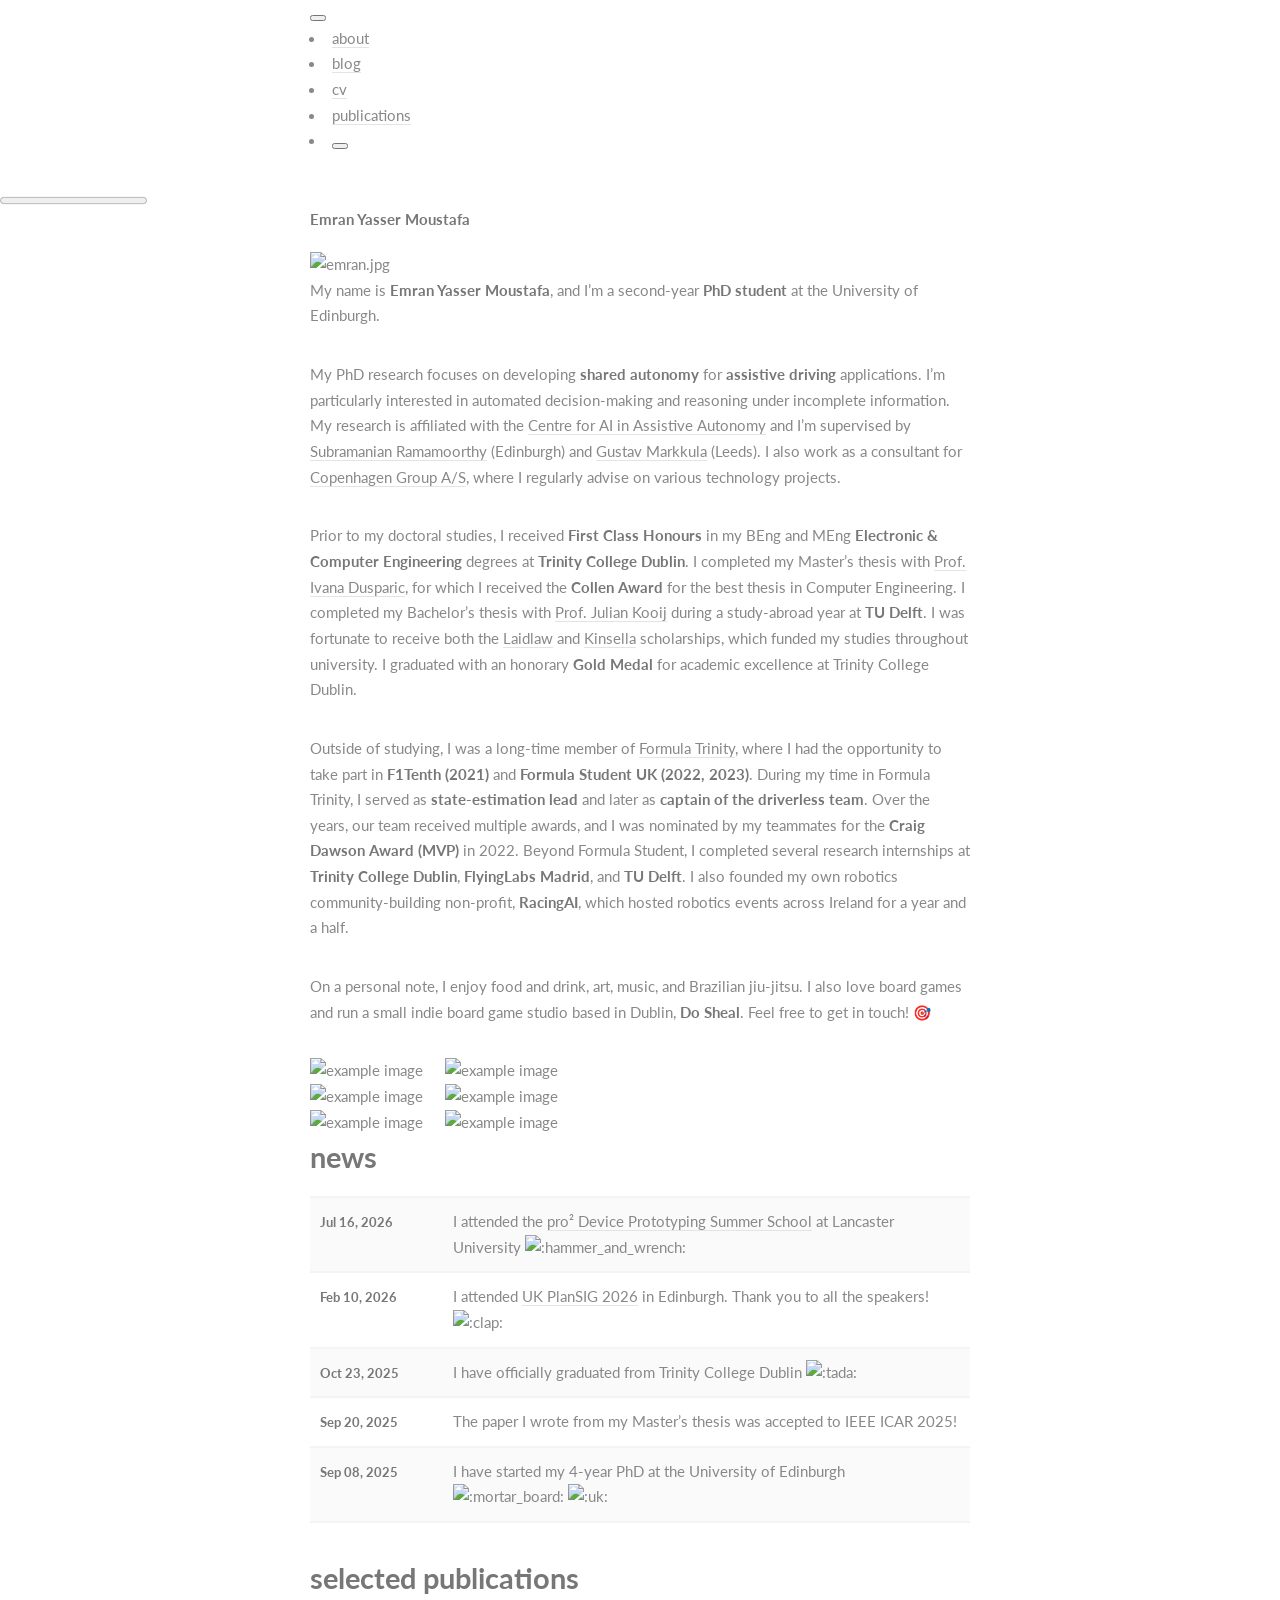
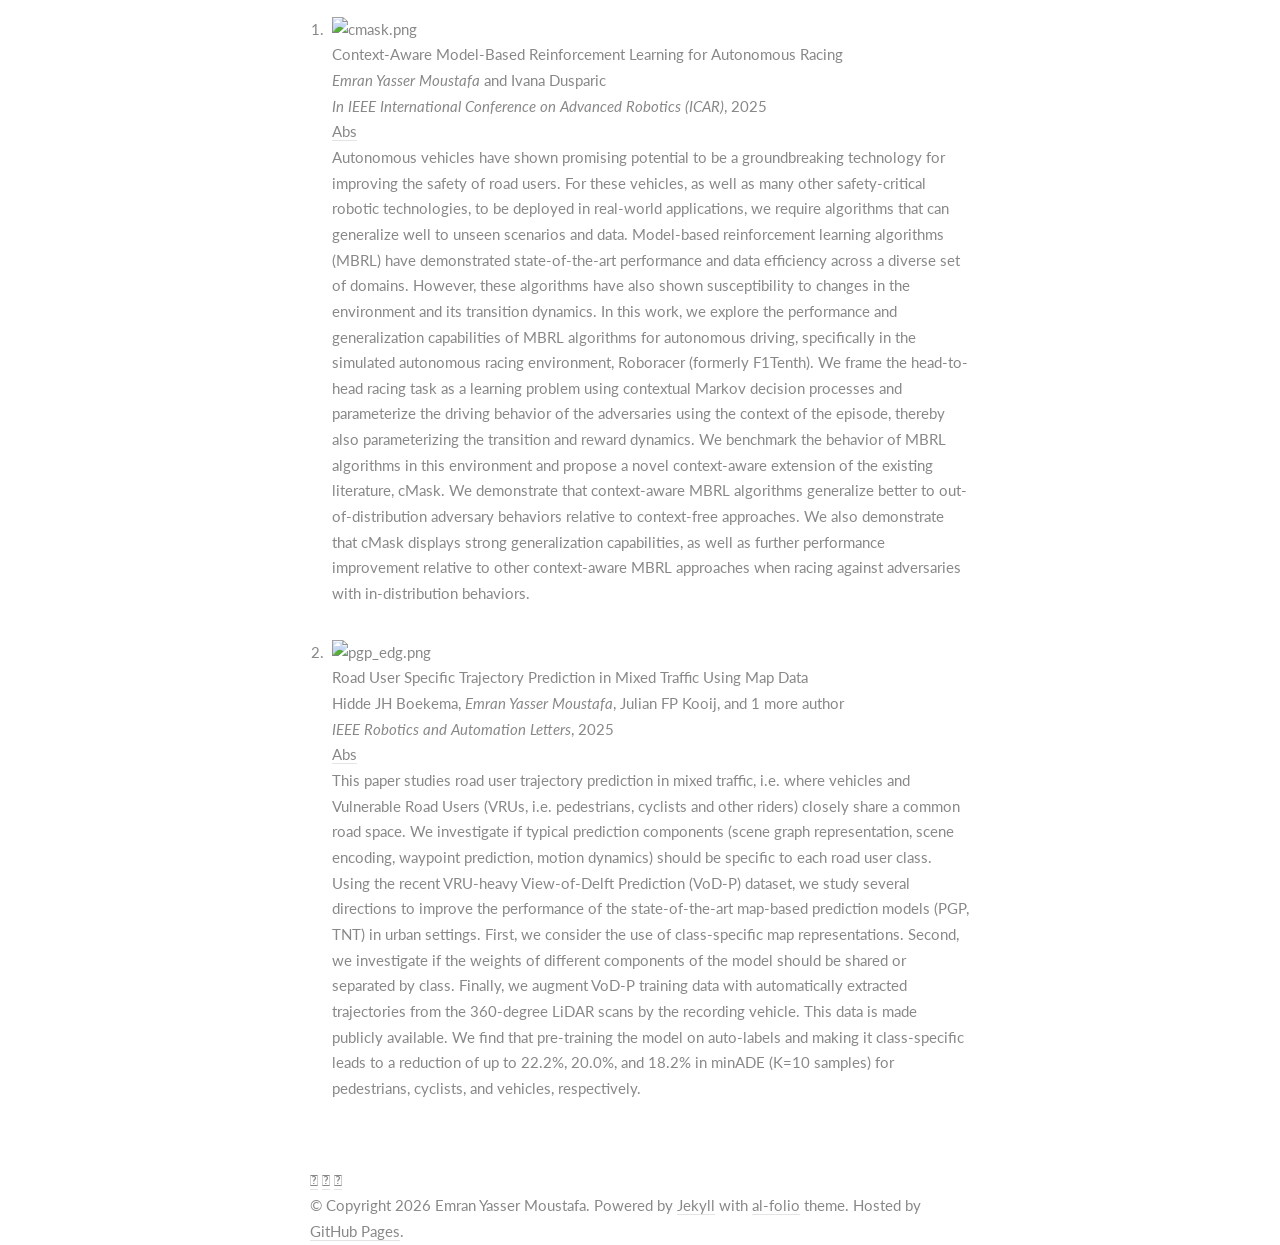
==== commit a02a7daf: "Deploying to gh-pages from @ lilpharaoh1/lilpharaoh1.github.io@9761705b5406e6065a368ae13ba0bef49bfdd" ====
--- a/index.html
+++ b/index.html
@@ -1,5 +1,5 @@
 <!DOCTYPE html> <html lang="en"> <head> <meta http-equiv="Content-Type" content="text/html; charset=UTF-8"> <meta charset="utf-8"> <meta name="viewport" content="width=device-width, initial-scale=1, shrink-to-fit=no"> <meta http-equiv="X-UA-Compatible" content="IE=edge"> <title> Emran Yasser Moustafa </title> <meta name="author" content="Emran Yasser Moustafa"> <meta name="description" content=""> <meta name="keywords" content="jekyll, jekyll-theme, academic-website, portfolio-website"> <link rel="stylesheet" href="/assets/css/bootstrap.min.css?a4b3f509e79c54a512b890d73235ef04"> <link rel="stylesheet" href="https://cdn.jsdelivr.net/npm/mdbootstrap@4.20.0/css/mdb.min.css" integrity="sha256-jpjYvU3G3N6nrrBwXJoVEYI/0zw8htfFnhT9ljN3JJw=" crossorigin="anonymous"> <link defer rel="stylesheet" href="/assets/css/academicons.min.css?f0b7046b84e425c55f3463ac249818f5"> <link defer rel="stylesheet" href="/assets/css/scholar-icons.css?62b2ac103a88034e6882a5be5f3e2772"> <link defer rel="stylesheet" type="text/css" href="https://fonts.googleapis.com/css?family=Roboto:300,400,500,700|Roboto+Slab:100,300,400,500,700|Material+Icons&amp;display=swap"> <link defer rel="stylesheet" href="/assets/css/jekyll-pygments-themes-github.css?591dab5a4e56573bf4ef7fd332894c99" media="" id="highlight_theme_light"> <link rel="shortcut icon" href="data:image/svg+xml,&lt;svg%20xmlns=%22http://www.w3.org/2000/svg%22%20viewBox=%220%200%20100%20100%22&gt;&lt;text%20y=%22.9em%22%20font-size=%2290%22&gt;%F0%9F%9A%80&lt;/text&gt;&lt;/svg&gt;"> <link rel="stylesheet" href="/assets/css/main.css?d41d8cd98f00b204e9800998ecf8427e"> <link rel="canonical" href="https://eymoustafa.net/"> <script src="/assets/js/theme.js?a81d82887dd692e91686b43de4542f18"></script> <link defer rel="stylesheet" href="/assets/css/jekyll-pygments-themes-native.css?5847e5ed4a4568527aa6cfab446049ca" media="none" id="highlight_theme_dark"> <script>
     initTheme();
-  </script> </head> <body class="fixed-top-nav "> <header> <nav id="navbar" class="navbar navbar-light navbar-expand-sm fixed-top" role="navigation"> <div class="container"> <button class="navbar-toggler collapsed ml-auto" type="button" data-toggle="collapse" data-target="#navbarNav" aria-controls="navbarNav" aria-expanded="false" aria-label="Toggle navigation"> <span class="sr-only">Toggle navigation</span> <span class="icon-bar top-bar"></span> <span class="icon-bar middle-bar"></span> <span class="icon-bar bottom-bar"></span> </button> <div class="collapse navbar-collapse text-right" id="navbarNav"> <ul class="navbar-nav ml-auto flex-nowrap"> <li class="nav-item active"> <a class="nav-link" href="/">about <span class="sr-only">(current)</span> </a> </li> <li class="nav-item "> <a class="nav-link" href="/blog/">blog </a> </li> <li class="nav-item "> <a class="nav-link" href="/cv/">cv </a> </li> <li class="nav-item "> <a class="nav-link" href="/publications/">publications </a> </li> <li class="toggle-container"> <button id="light-toggle" title="Change theme"> <i class="ti ti-sun-moon" id="light-toggle-system"></i> <i class="ti ti-moon-filled" id="light-toggle-dark"></i> <i class="ti ti-sun-filled" id="light-toggle-light"></i> </button> </li> </ul> </div> </div> </nav> <progress id="progress" value="0"> <div class="progress-container"> <span class="progress-bar"></span> </div> </progress> </header> <div class="container mt-5" role="main"> <div class="post"> <header class="post-header"> <h1 class="post-title"> <span class="font-weight-bold">Emran</span> Yasser Moustafa </h1> <p class="desc"></p> </header> <article> <div class="profile float-right"> <figure> <picture> <source class="responsive-img-srcset" srcset="/assets/img/emran-480.webp 480w,/assets/img/emran-800.webp 800w,/assets/img/emran-1400.webp 1400w," type="image/webp" sizes="(min-width: 930px) 270.0px, (min-width: 576px) 30vw, 95vw"> <img src="/assets/img/emran.jpg?7d765e802a9d46ce26e6628453b63fc7" class="img-fluid z-depth-1 rounded" width="100%" height="auto" alt="emran.jpg" loading="eager" onerror="this.onerror=null; $('.responsive-img-srcset').remove();"> </source></picture> </figure> </div> <div class="clearfix"> <p>My name is <strong>Emran Yasser Moustafa</strong>, and I’m a <strong>PhD student</strong> at the University of Edinburgh.</p> <p>My PhD research focuses on developing <strong>shared autonomy</strong> for <strong>assistive driving</strong> applications. I’m particularly interested in automated decision-making and reasoning under incomplete information. My research is affiliated with the <a href="https://www.research.ed.ac.uk/en/persons/ram-ramamoorthy" rel="external nofollow noopener" target="_blank">Centre for AI in Assistive Autonomy</a> and I’m supervised by <a href="https://www.research.ed.ac.uk/en/persons/ram-ramamoorthy" rel="external nofollow noopener" target="_blank">Subramanian Ramamoorthy</a> (Edinburgh) and <a href="https://environment.leeds.ac.uk/transport/staff/957/professor-gustav-markkula" rel="external nofollow noopener" target="_blank">Gustav Markkula</a> (Leeds). I also work as a consultant for <a href="https://www.cphgroup.com/" rel="external nofollow noopener" target="_blank">Copenhagen Group A/S</a>, where I regularly advise on various technology projects.</p> <p>Prior to my doctoral studies, I received <strong>First Class Honours</strong> in my BEng and MEng <strong>Electronic &amp; Computer Engineering</strong> degrees at <strong>Trinity College Dublin</strong>. I completed my Master’s thesis with <a href="https://www.tcd.ie/scss/people/academic-staff/duspari/#id_sixth" rel="external nofollow noopener" target="_blank">Prof. Ivana Dusparic</a>, for which I received the <strong>Collen Award</strong> for the best thesis in Computer Engineering. I completed my Bachelor’s thesis with <a href="https://jkooij.github.io/" rel="external nofollow noopener" target="_blank">Prof. Julian Kooij</a> during a study-abroad year at <strong>TU Delft</strong>. I was fortunate to receive both the <a href="https://laidlawfoundation.com/" rel="external nofollow noopener" target="_blank">Laidlaw</a> and <a href="https://www.tcd.ie/media/tcd/engineering/pdfs/EricKinsella_ScholarshipApplication_Autmn2024-v2.pdf" rel="external nofollow noopener" target="_blank">Kinsella</a> scholarships, which funded my studies throughout university. I graduated with an honorary <strong>Gold Medal</strong> for academic excellence at Trinity College Dublin.</p> <p>Outside of studying, I was a long-time member of <a href="https://www.formulatrinity.ie/about-autonomous/" rel="external nofollow noopener" target="_blank">Formula Trinity</a>, where I had the opportunity to take part in <strong>F1Tenth (2021)</strong> and <strong>Formula Student UK (2022, 2023)</strong>. During my time in Formula Trinity, I served as <strong>state-estimation lead</strong> and later as <strong>captain of the driverless team</strong>. Over the years, our team received multiple awards, and I was nominated by my teammates for the <strong>Craig Dawson Award (MVP)</strong> in 2022. Beyond Formula Student, I completed several research internships at <strong>Trinity College Dublin</strong>, <strong>FlyingLabs Madrid</strong>, and <strong>TU Delft</strong>. I also founded my own robotics community-building non-profit, <strong>RacingAI</strong>, which hosted robotics events across Ireland for a year and a half.</p> <p>On a personal note, I enjoy food and drink, art, music, and Brazilian jiu-jitsu. I also love board games and run a small indie board game studio based in Dublin, <strong>Do Sheal</strong>. Feel free to get in touch! 🎯</p> <div class="row"> <div class="col-sm mt-3 mt-md-0"> <figure> <picture> <source class="responsive-img-srcset" srcset="/assets/img/12058_720-480.webp 480w,/assets/img/12058_720-800.webp 800w,/assets/img/12058_720-1400.webp 1400w," type="image/webp" sizes="95vw"></source> <img src="/assets/img/12058_720.jpg" class="img-fluid rounded z-depth-1" width="100%" height="auto" title="example image" loading="eager" onerror="this.onerror=null; $('.responsive-img-srcset').remove();"> </picture> </figure> </div> <div class="col-sm mt-3 mt-md-0"> <figure> <picture> <source class="responsive-img-srcset" srcset="/assets/img/16816_720-480.webp 480w,/assets/img/16816_720-800.webp 800w,/assets/img/16816_720-1400.webp 1400w," type="image/webp" sizes="95vw"></source> <img src="/assets/img/16816_720.jpg" class="img-fluid rounded z-depth-1" width="100%" height="auto" title="example image" loading="eager" onerror="this.onerror=null; $('.responsive-img-srcset').remove();"> </picture> </figure> </div> </div> <div class="row"> <div class="col-sm mt-3 mt-md-0"> <figure> <picture> <source class="responsive-img-srcset" srcset="/assets/img/8395_720-480.webp 480w,/assets/img/8395_720-800.webp 800w,/assets/img/8395_720-1400.webp 1400w," type="image/webp" sizes="95vw"></source> <img src="/assets/img/8395_720.jpg" class="img-fluid rounded z-depth-1" width="100%" height="auto" title="example image" loading="eager" onerror="this.onerror=null; $('.responsive-img-srcset').remove();"> </picture> </figure> </div> <div class="col-sm mt-3 mt-md-0"> <figure> <picture> <source class="responsive-img-srcset" srcset="/assets/img/15361.JPG" sizes="95vw"></source> <img src="/assets/img/15361.JPG" class="img-fluid rounded z-depth-1" width="100%" height="auto" title="example image" loading="eager" onerror="this.onerror=null; $('.responsive-img-srcset').remove();"> </picture> </figure> </div> </div> <div class="row"> <div class="col-sm mt-3 mt-md-0"> <figure> <picture> <source class="responsive-img-srcset" srcset="/assets/img/5375_720-480.webp 480w,/assets/img/5375_720-800.webp 800w,/assets/img/5375_720-1400.webp 1400w," type="image/webp" sizes="95vw"></source> <img src="/assets/img/5375_720.jpg" class="img-fluid rounded z-depth-1" width="100%" height="auto" title="example image" loading="eager" onerror="this.onerror=null; $('.responsive-img-srcset').remove();"> </picture> </figure> </div> <div class="col-sm mt-3 mt-md-0"> <figure> <picture> <source class="responsive-img-srcset" srcset="/assets/img/8747_720-480.webp 480w,/assets/img/8747_720-800.webp 800w,/assets/img/8747_720-1400.webp 1400w," type="image/webp" sizes="95vw"></source> <img src="/assets/img/8747_720.jpg" class="img-fluid rounded z-depth-1" width="100%" height="auto" title="example image" loading="eager" onerror="this.onerror=null; $('.responsive-img-srcset').remove();"> </picture> </figure> </div> </div> </div> <h2> <a href="/news/" style="color: inherit">news</a> </h2> <div class="news"> <div class="table-responsive" style="max-height: 60vw"> <table class="table table-sm table-borderless"> <tr> <th scope="row" style="width: 20%">Jul 16, 2026</th> <td> I attended the <a href="https://prosquared.org/event/device-prototyping-summer-school-2026/" rel="external nofollow noopener" target="_blank">pro² Device Prototyping Summer School</a> at Lancaster University <img class="emoji" title=":hammer_and_wrench:" alt=":hammer_and_wrench:" src="https://github.githubassets.com/images/icons/emoji/unicode/1f6e0.png" height="20" width="20"> </td> </tr> <tr> <th scope="row" style="width: 20%">Feb 10, 2026</th> <td> I attended <a href="https://www.plansig.uk/2026" rel="external nofollow noopener" target="_blank">UK PlanSIG 2026</a> in Edinburgh. Thank you to all the speakers! <img class="emoji" title=":clap:" alt=":clap:" src="https://github.githubassets.com/images/icons/emoji/unicode/1f44f.png" height="20" width="20"> </td> </tr> <tr> <th scope="row" style="width: 20%">Oct 23, 2025</th> <td> I have officially graduated from Trinity College Dublin <img class="emoji" title=":tada:" alt=":tada:" src="https://github.githubassets.com/images/icons/emoji/unicode/1f389.png" height="20" width="20"> </td> </tr> <tr> <th scope="row" style="width: 20%">Sep 20, 2025</th> <td> The paper I wrote from my Master’s thesis was accepted to IEEE ICAR 2025! </td> </tr> <tr> <th scope="row" style="width: 20%">Sep 08, 2025</th> <td> I have started my 4-year PhD at the University of Edinburgh <img class="emoji" title=":mortar_board:" alt=":mortar_board:" src="https://github.githubassets.com/images/icons/emoji/unicode/1f393.png" height="20" width="20"> <img class="emoji" title=":uk:" alt=":uk:" src="https://github.githubassets.com/images/icons/emoji/unicode/1f1ec-1f1e7.png" height="20" width="20"> </td> </tr> </table> </div> </div> <h2> <a href="/publications/" style="color: inherit">selected publications</a> </h2> <div class="publications"> <ol class="bibliography"> <li> <div class="row"> <div class="col col-sm-2 abbr"> <figure> <picture> <img src="/assets/img/publication_preview/cmask.png" class="preview z-depth-1 rounded" width="100%" height="auto" alt="cmask.png" data-zoomable loading="eager" onerror="this.onerror=null; $('.responsive-img-srcset').remove();"> </picture> </figure> </div> <div id="moustafa2025context" class="col-sm-8"> <div class="title">Context-Aware Model-Based Reinforcement Learning for Autonomous Racing</div> <div class="author"> <em>Emran Yasser Moustafa</em> and Ivana Dusparic </div> <div class="periodical"> <em>In IEEE International Conference on Advanced Robotics (ICAR)</em>, 2025 </div> <div class="periodical"> </div> <div class="links"> <a class="abstract btn btn-sm z-depth-0" role="button">Abs</a> </div> <div class="abstract hidden"> <p>Autonomous vehicles have shown promising potential to be a groundbreaking technology for improving the safety of road users. For these vehicles, as well as many other safety-critical robotic technologies, to be deployed in real-world applications, we require algorithms that can generalize well to unseen scenarios and data. Model-based reinforcement learning algorithms (MBRL) have demonstrated state-of-the-art performance and data efficiency across a diverse set of domains. However, these algorithms have also shown susceptibility to changes in the environment and its transition dynamics. In this work, we explore the performance and generalization capabilities of MBRL algorithms for autonomous driving, specifically in the simulated autonomous racing environment, Roboracer (formerly F1Tenth). We frame the head-to-head racing task as a learning problem using contextual Markov decision processes and parameterize the driving behavior of the adversaries using the context of the episode, thereby also parameterizing the transition and reward dynamics. We benchmark the behavior of MBRL algorithms in this environment and propose a novel context-aware extension of the existing literature, cMask. We demonstrate that context-aware MBRL algorithms generalize better to out-of-distribution adversary behaviors relative to context-free approaches. We also demonstrate that cMask displays strong generalization capabilities, as well as further performance improvement relative to other context-aware MBRL approaches when racing against adversaries with in-distribution behaviors.</p> </div> </div> </div> </li> <li> <div class="row"> <div class="col col-sm-2 abbr"> <figure> <picture> <img src="/assets/img/publication_preview/pgp_edg.png" class="preview z-depth-1 rounded" width="100%" height="auto" alt="pgp_edg.png" data-zoomable loading="eager" onerror="this.onerror=null; $('.responsive-img-srcset').remove();"> </picture> </figure> </div> <div id="boekema2025road" class="col-sm-8"> <div class="title">Road User Specific Trajectory Prediction in Mixed Traffic Using Map Data</div> <div class="author"> Hidde JH Boekema, <em>Emran Yasser Moustafa</em>, Julian FP Kooij, and <span class="more-authors" title="click to view 1 more author" onclick=" var element=$(this); element.attr('title', ''); var more_authors_text=element.text() == '1 more author' ? 'Dariu M Gavrila' : '1 more author'; var cursorPosition=0; var textAdder=setInterval(function(){ element.html(more_authors_text.substring(0, cursorPosition + 1)); if (++cursorPosition == more_authors_text.length){ clearInterval(textAdder); } }, '10'); ">1 more author</span> </div> <div class="periodical"> <em>IEEE Robotics and Automation Letters</em>, 2025 </div> <div class="periodical"> </div> <div class="links"> <a class="abstract btn btn-sm z-depth-0" role="button">Abs</a> </div> <div class="abstract hidden"> <p>This paper studies road user trajectory prediction in mixed traffic, i.e. where vehicles and Vulnerable Road Users (VRUs, i.e. pedestrians, cyclists and other riders) closely share a common road space. We investigate if typical prediction components (scene graph representation, scene encoding, waypoint prediction, motion dynamics) should be specific to each road user class. Using the recent VRU-heavy View-of-Delft Prediction (VoD-P) dataset, we study several directions to improve the performance of the state-of-the-art map-based prediction models (PGP, TNT) in urban settings. First, we consider the use of class-specific map representations. Second, we investigate if the weights of different components of the model should be shared or separated by class. Finally, we augment VoD-P training data with automatically extracted trajectories from the 360-degree LiDAR scans by the recording vehicle. This data is made publicly available. We find that pre-training the model on auto-labels and making it class-specific leads to a reduction of up to 22.2%, 20.0%, and 18.2% in minADE (K=10 samples) for pedestrians, cyclists, and vehicles, respectively.</p> </div> </div> </div> </li> </ol> </div> <div class="social"> <div class="contact-icons"> <a href="mailto:%65.%79.%6D%6F%75%73%74%61%66%61@%73%6D%73.%65%64.%61%63.%75%6B" title="email"><i class="fa-solid fa-envelope"></i></a> <a href="https://github.com/lilpharaoh1" title="GitHub" rel="external nofollow noopener" target="_blank"><i class="fa-brands fa-github"></i></a> <a href="https://www.linkedin.com/in/emran-yasser-moustafa-12a4061a4" title="LinkedIn" rel="external nofollow noopener" target="_blank"><i class="fa-brands fa-linkedin"></i></a> <a href="https://orcid.org/0009-0002-3563-8525" title="ORCID" rel="external nofollow noopener" target="_blank"><i class="ai ai-orcid"></i></a> <a href="https://scholar.google.com/citations?user=MUnIPeYAAAAJ" title="Google Scholar" rel="external nofollow noopener" target="_blank"><i class="ai ai-google-scholar"></i></a> </div> <div class="contact-note"></div> </div> </article> </div> </div> <footer class="fixed-bottom" role="contentinfo"> <div class="container mt-0"> © Copyright 2026 Emran Yasser Moustafa. Powered by <a href="https://jekyllrb.com/" target="_blank" rel="external nofollow noopener">Jekyll</a> with <a href="https://github.com/alshedivat/al-folio" rel="external nofollow noopener" target="_blank">al-folio</a> theme. Hosted by <a href="https://pages.github.com/" target="_blank" rel="external nofollow noopener">GitHub Pages</a>. </div> </footer> <script src="https://cdn.jsdelivr.net/npm/jquery@3.6.0/dist/jquery.min.js" integrity="sha256-/xUj+3OJU5yExlq6GSYGSHk7tPXikynS7ogEvDej/m4=" crossorigin="anonymous"></script> <script src="/assets/js/bootstrap.bundle.min.js"></script> <script src="https://cdn.jsdelivr.net/npm/mdbootstrap@4.20.0/js/mdb.min.js" integrity="sha256-NdbiivsvWt7VYCt6hYNT3h/th9vSTL4EDWeGs5SN3DA=" crossorigin="anonymous"></script> <script defer src="https://cdn.jsdelivr.net/npm/masonry-layout@4.2.2/dist/masonry.pkgd.min.js" integrity="sha256-Nn1q/fx0H7SNLZMQ5Hw5JLaTRZp0yILA/FRexe19VdI=" crossorigin="anonymous"></script> <script defer src="https://cdn.jsdelivr.net/npm/imagesloaded@5.0.0/imagesloaded.pkgd.min.js" integrity="sha256-htrLFfZJ6v5udOG+3kNLINIKh2gvoKqwEhHYfTTMICc=" crossorigin="anonymous"></script> <script defer src="/assets/js/masonry.js?a0db7e5d5c70cc3252b3138b0c91dcaf" type="text/javascript"></script> <script defer src="https://cdn.jsdelivr.net/npm/medium-zoom@1.1.0/dist/medium-zoom.min.js" integrity="sha256-ZgMyDAIYDYGxbcpJcfUnYwNevG/xi9OHKaR/8GK+jWc=" crossorigin="anonymous"></script> <script defer src="/assets/js/zoom.js?85ddb88934d28b74e78031fd54cf8308"></script> <script src="/assets/js/no_defer.js?2781658a0a2b13ed609542042a859126"></script> <script defer src="/assets/js/common.js?e0514a05c5c95ac1a93a8dfd5249b92e"></script> <script defer src="/assets/js/copy_code.js?c8a01c11a92744d44b093fc3bda915df" type="text/javascript"></script> <script defer src="/assets/js/jupyter_new_tab.js?d9f17b6adc2311cbabd747f4538bb15f"></script> <script async src="https://d1bxh8uas1mnw7.cloudfront.net/assets/embed.js"></script> <script async src="https://badge.dimensions.ai/badge.js"></script> <script defer type="text/javascript" id="MathJax-script" src="https://cdn.jsdelivr.net/npm/mathjax@3.2.2/es5/tex-mml-chtml.js" integrity="sha256-MASABpB4tYktI2Oitl4t+78w/lyA+D7b/s9GEP0JOGI=" crossorigin="anonymous"></script> <script src="/assets/js/mathjax-setup.js?a5bb4e6a542c546dd929b24b8b236dfd"></script> <script defer src="https://cdnjs.cloudflare.com/polyfill/v3/polyfill.min.js?features=es6" crossorigin="anonymous"></script> <script defer src="/assets/js/progress-bar.js?2f30e0e6801ea8f5036fa66e1ab0a71a" type="text/javascript"></script> <script src="/assets/js/vanilla-back-to-top.min.js?f40d453793ff4f64e238e420181a1d17"></script> <script>
+  </script> </head> <body class="fixed-top-nav "> <header> <nav id="navbar" class="navbar navbar-light navbar-expand-sm fixed-top" role="navigation"> <div class="container"> <button class="navbar-toggler collapsed ml-auto" type="button" data-toggle="collapse" data-target="#navbarNav" aria-controls="navbarNav" aria-expanded="false" aria-label="Toggle navigation"> <span class="sr-only">Toggle navigation</span> <span class="icon-bar top-bar"></span> <span class="icon-bar middle-bar"></span> <span class="icon-bar bottom-bar"></span> </button> <div class="collapse navbar-collapse text-right" id="navbarNav"> <ul class="navbar-nav ml-auto flex-nowrap"> <li class="nav-item active"> <a class="nav-link" href="/">about <span class="sr-only">(current)</span> </a> </li> <li class="nav-item "> <a class="nav-link" href="/blog/">blog </a> </li> <li class="nav-item "> <a class="nav-link" href="/cv/">cv </a> </li> <li class="nav-item "> <a class="nav-link" href="/publications/">publications </a> </li> <li class="toggle-container"> <button id="light-toggle" title="Change theme"> <i class="ti ti-sun-moon" id="light-toggle-system"></i> <i class="ti ti-moon-filled" id="light-toggle-dark"></i> <i class="ti ti-sun-filled" id="light-toggle-light"></i> </button> </li> </ul> </div> </div> </nav> <progress id="progress" value="0"> <div class="progress-container"> <span class="progress-bar"></span> </div> </progress> </header> <div class="container mt-5" role="main"> <div class="post"> <header class="post-header"> <h1 class="post-title"> <span class="font-weight-bold">Emran</span> Yasser Moustafa </h1> <p class="desc"></p> </header> <article> <div class="profile float-right"> <figure> <picture> <source class="responsive-img-srcset" srcset="/assets/img/emran-480.webp 480w,/assets/img/emran-800.webp 800w,/assets/img/emran-1400.webp 1400w," type="image/webp" sizes="(min-width: 930px) 270.0px, (min-width: 576px) 30vw, 95vw"> <img src="/assets/img/emran.jpg?7d765e802a9d46ce26e6628453b63fc7" class="img-fluid z-depth-1 rounded" width="100%" height="auto" alt="emran.jpg" loading="eager" onerror="this.onerror=null; $('.responsive-img-srcset').remove();"> </source></picture> </figure> </div> <div class="clearfix"> <p>My name is <strong>Emran Yasser Moustafa</strong>, and I’m a second-year <strong>PhD student</strong> at the University of Edinburgh.</p> <p>My PhD research focuses on developing <strong>shared autonomy</strong> for <strong>assistive driving</strong> applications. I’m particularly interested in automated decision-making and reasoning under incomplete information. My research is affiliated with the <a href="https://www.research.ed.ac.uk/en/persons/ram-ramamoorthy" rel="external nofollow noopener" target="_blank">Centre for AI in Assistive Autonomy</a> and I’m supervised by <a href="https://www.research.ed.ac.uk/en/persons/ram-ramamoorthy" rel="external nofollow noopener" target="_blank">Subramanian Ramamoorthy</a> (Edinburgh) and <a href="https://environment.leeds.ac.uk/transport/staff/957/professor-gustav-markkula" rel="external nofollow noopener" target="_blank">Gustav Markkula</a> (Leeds). I also work as a consultant for <a href="https://www.cphgroup.com/" rel="external nofollow noopener" target="_blank">Copenhagen Group A/S</a>, where I regularly advise on various technology projects.</p> <p>Prior to my doctoral studies, I received <strong>First Class Honours</strong> in my BEng and MEng <strong>Electronic &amp; Computer Engineering</strong> degrees at <strong>Trinity College Dublin</strong>. I completed my Master’s thesis with <a href="https://www.tcd.ie/scss/people/academic-staff/duspari/#id_sixth" rel="external nofollow noopener" target="_blank">Prof. Ivana Dusparic</a>, for which I received the <strong>Collen Award</strong> for the best thesis in Computer Engineering. I completed my Bachelor’s thesis with <a href="https://jkooij.github.io/" rel="external nofollow noopener" target="_blank">Prof. Julian Kooij</a> during a study-abroad year at <strong>TU Delft</strong>. I was fortunate to receive both the <a href="https://laidlawfoundation.com/" rel="external nofollow noopener" target="_blank">Laidlaw</a> and <a href="https://www.tcd.ie/media/tcd/engineering/pdfs/EricKinsella_ScholarshipApplication_Autmn2024-v2.pdf" rel="external nofollow noopener" target="_blank">Kinsella</a> scholarships, which funded my studies throughout university. I graduated with an honorary <strong>Gold Medal</strong> for academic excellence at Trinity College Dublin.</p> <p>Outside of studying, I was a long-time member of <a href="https://www.formulatrinity.ie/about-autonomous/" rel="external nofollow noopener" target="_blank">Formula Trinity</a>, where I had the opportunity to take part in <strong>F1Tenth (2021)</strong> and <strong>Formula Student UK (2022, 2023)</strong>. During my time in Formula Trinity, I served as <strong>state-estimation lead</strong> and later as <strong>captain of the driverless team</strong>. Over the years, our team received multiple awards, and I was nominated by my teammates for the <strong>Craig Dawson Award (MVP)</strong> in 2022. Beyond Formula Student, I completed several research internships at <strong>Trinity College Dublin</strong>, <strong>FlyingLabs Madrid</strong>, and <strong>TU Delft</strong>. I also founded my own robotics community-building non-profit, <strong>RacingAI</strong>, which hosted robotics events across Ireland for a year and a half.</p> <p>On a personal note, I enjoy food and drink, art, music, and Brazilian jiu-jitsu. I also love board games and run a small indie board game studio based in Dublin, <strong>Do Sheal</strong>. Feel free to get in touch! 🎯</p> <div class="row"> <div class="col-sm mt-3 mt-md-0"> <figure> <picture> <source class="responsive-img-srcset" srcset="/assets/img/12058_720-480.webp 480w,/assets/img/12058_720-800.webp 800w,/assets/img/12058_720-1400.webp 1400w," type="image/webp" sizes="95vw"></source> <img src="/assets/img/12058_720.jpg" class="img-fluid rounded z-depth-1" width="100%" height="auto" title="example image" loading="eager" onerror="this.onerror=null; $('.responsive-img-srcset').remove();"> </picture> </figure> </div> <div class="col-sm mt-3 mt-md-0"> <figure> <picture> <source class="responsive-img-srcset" srcset="/assets/img/16816_720-480.webp 480w,/assets/img/16816_720-800.webp 800w,/assets/img/16816_720-1400.webp 1400w," type="image/webp" sizes="95vw"></source> <img src="/assets/img/16816_720.jpg" class="img-fluid rounded z-depth-1" width="100%" height="auto" title="example image" loading="eager" onerror="this.onerror=null; $('.responsive-img-srcset').remove();"> </picture> </figure> </div> </div> <div class="row"> <div class="col-sm mt-3 mt-md-0"> <figure> <picture> <source class="responsive-img-srcset" srcset="/assets/img/8395_720-480.webp 480w,/assets/img/8395_720-800.webp 800w,/assets/img/8395_720-1400.webp 1400w," type="image/webp" sizes="95vw"></source> <img src="/assets/img/8395_720.jpg" class="img-fluid rounded z-depth-1" width="100%" height="auto" title="example image" loading="eager" onerror="this.onerror=null; $('.responsive-img-srcset').remove();"> </picture> </figure> </div> <div class="col-sm mt-3 mt-md-0"> <figure> <picture> <source class="responsive-img-srcset" srcset="/assets/img/15361.JPG" sizes="95vw"></source> <img src="/assets/img/15361.JPG" class="img-fluid rounded z-depth-1" width="100%" height="auto" title="example image" loading="eager" onerror="this.onerror=null; $('.responsive-img-srcset').remove();"> </picture> </figure> </div> </div> <div class="row"> <div class="col-sm mt-3 mt-md-0"> <figure> <picture> <source class="responsive-img-srcset" srcset="/assets/img/5375_720-480.webp 480w,/assets/img/5375_720-800.webp 800w,/assets/img/5375_720-1400.webp 1400w," type="image/webp" sizes="95vw"></source> <img src="/assets/img/5375_720.jpg" class="img-fluid rounded z-depth-1" width="100%" height="auto" title="example image" loading="eager" onerror="this.onerror=null; $('.responsive-img-srcset').remove();"> </picture> </figure> </div> <div class="col-sm mt-3 mt-md-0"> <figure> <picture> <source class="responsive-img-srcset" srcset="/assets/img/8747_720-480.webp 480w,/assets/img/8747_720-800.webp 800w,/assets/img/8747_720-1400.webp 1400w," type="image/webp" sizes="95vw"></source> <img src="/assets/img/8747_720.jpg" class="img-fluid rounded z-depth-1" width="100%" height="auto" title="example image" loading="eager" onerror="this.onerror=null; $('.responsive-img-srcset').remove();"> </picture> </figure> </div> </div> </div> <h2> <a href="/news/" style="color: inherit">news</a> </h2> <div class="news"> <div class="table-responsive" style="max-height: 60vw"> <table class="table table-sm table-borderless"> <tr> <th scope="row" style="width: 20%">Jul 16, 2026</th> <td> I attended the <a href="https://prosquared.org/event/device-prototyping-summer-school-2026/" rel="external nofollow noopener" target="_blank">pro² Device Prototyping Summer School</a> at Lancaster University <img class="emoji" title=":hammer_and_wrench:" alt=":hammer_and_wrench:" src="https://github.githubassets.com/images/icons/emoji/unicode/1f6e0.png" height="20" width="20"> </td> </tr> <tr> <th scope="row" style="width: 20%">Feb 10, 2026</th> <td> I attended <a href="https://www.plansig.uk/2026" rel="external nofollow noopener" target="_blank">UK PlanSIG 2026</a> in Edinburgh. Thank you to all the speakers! <img class="emoji" title=":clap:" alt=":clap:" src="https://github.githubassets.com/images/icons/emoji/unicode/1f44f.png" height="20" width="20"> </td> </tr> <tr> <th scope="row" style="width: 20%">Oct 23, 2025</th> <td> I have officially graduated from Trinity College Dublin <img class="emoji" title=":tada:" alt=":tada:" src="https://github.githubassets.com/images/icons/emoji/unicode/1f389.png" height="20" width="20"> </td> </tr> <tr> <th scope="row" style="width: 20%">Sep 20, 2025</th> <td> The paper I wrote from my Master’s thesis was accepted to IEEE ICAR 2025! </td> </tr> <tr> <th scope="row" style="width: 20%">Sep 08, 2025</th> <td> I have started my 4-year PhD at the University of Edinburgh <img class="emoji" title=":mortar_board:" alt=":mortar_board:" src="https://github.githubassets.com/images/icons/emoji/unicode/1f393.png" height="20" width="20"> <img class="emoji" title=":uk:" alt=":uk:" src="https://github.githubassets.com/images/icons/emoji/unicode/1f1ec-1f1e7.png" height="20" width="20"> </td> </tr> </table> </div> </div> <h2> <a href="/publications/" style="color: inherit">selected publications</a> </h2> <div class="publications"> <ol class="bibliography"> <li> <div class="row"> <div class="col col-sm-2 abbr"> <figure> <picture> <img src="/assets/img/publication_preview/cmask.png" class="preview z-depth-1 rounded" width="100%" height="auto" alt="cmask.png" data-zoomable loading="eager" onerror="this.onerror=null; $('.responsive-img-srcset').remove();"> </picture> </figure> </div> <div id="moustafa2025context" class="col-sm-8"> <div class="title">Context-Aware Model-Based Reinforcement Learning for Autonomous Racing</div> <div class="author"> <em>Emran Yasser Moustafa</em> and Ivana Dusparic </div> <div class="periodical"> <em>In IEEE International Conference on Advanced Robotics (ICAR)</em>, 2025 </div> <div class="periodical"> </div> <div class="links"> <a class="abstract btn btn-sm z-depth-0" role="button">Abs</a> </div> <div class="abstract hidden"> <p>Autonomous vehicles have shown promising potential to be a groundbreaking technology for improving the safety of road users. For these vehicles, as well as many other safety-critical robotic technologies, to be deployed in real-world applications, we require algorithms that can generalize well to unseen scenarios and data. Model-based reinforcement learning algorithms (MBRL) have demonstrated state-of-the-art performance and data efficiency across a diverse set of domains. However, these algorithms have also shown susceptibility to changes in the environment and its transition dynamics. In this work, we explore the performance and generalization capabilities of MBRL algorithms for autonomous driving, specifically in the simulated autonomous racing environment, Roboracer (formerly F1Tenth). We frame the head-to-head racing task as a learning problem using contextual Markov decision processes and parameterize the driving behavior of the adversaries using the context of the episode, thereby also parameterizing the transition and reward dynamics. We benchmark the behavior of MBRL algorithms in this environment and propose a novel context-aware extension of the existing literature, cMask. We demonstrate that context-aware MBRL algorithms generalize better to out-of-distribution adversary behaviors relative to context-free approaches. We also demonstrate that cMask displays strong generalization capabilities, as well as further performance improvement relative to other context-aware MBRL approaches when racing against adversaries with in-distribution behaviors.</p> </div> </div> </div> </li> <li> <div class="row"> <div class="col col-sm-2 abbr"> <figure> <picture> <img src="/assets/img/publication_preview/pgp_edg.png" class="preview z-depth-1 rounded" width="100%" height="auto" alt="pgp_edg.png" data-zoomable loading="eager" onerror="this.onerror=null; $('.responsive-img-srcset').remove();"> </picture> </figure> </div> <div id="boekema2025road" class="col-sm-8"> <div class="title">Road User Specific Trajectory Prediction in Mixed Traffic Using Map Data</div> <div class="author"> Hidde JH Boekema, <em>Emran Yasser Moustafa</em>, Julian FP Kooij, and <span class="more-authors" title="click to view 1 more author" onclick=" var element=$(this); element.attr('title', ''); var more_authors_text=element.text() == '1 more author' ? 'Dariu M Gavrila' : '1 more author'; var cursorPosition=0; var textAdder=setInterval(function(){ element.html(more_authors_text.substring(0, cursorPosition + 1)); if (++cursorPosition == more_authors_text.length){ clearInterval(textAdder); } }, '10'); ">1 more author</span> </div> <div class="periodical"> <em>IEEE Robotics and Automation Letters</em>, 2025 </div> <div class="periodical"> </div> <div class="links"> <a class="abstract btn btn-sm z-depth-0" role="button">Abs</a> </div> <div class="abstract hidden"> <p>This paper studies road user trajectory prediction in mixed traffic, i.e. where vehicles and Vulnerable Road Users (VRUs, i.e. pedestrians, cyclists and other riders) closely share a common road space. We investigate if typical prediction components (scene graph representation, scene encoding, waypoint prediction, motion dynamics) should be specific to each road user class. Using the recent VRU-heavy View-of-Delft Prediction (VoD-P) dataset, we study several directions to improve the performance of the state-of-the-art map-based prediction models (PGP, TNT) in urban settings. First, we consider the use of class-specific map representations. Second, we investigate if the weights of different components of the model should be shared or separated by class. Finally, we augment VoD-P training data with automatically extracted trajectories from the 360-degree LiDAR scans by the recording vehicle. This data is made publicly available. We find that pre-training the model on auto-labels and making it class-specific leads to a reduction of up to 22.2%, 20.0%, and 18.2% in minADE (K=10 samples) for pedestrians, cyclists, and vehicles, respectively.</p> </div> </div> </div> </li> </ol> </div> <div class="social"> <div class="contact-icons"> <a href="mailto:%65.%79.%6D%6F%75%73%74%61%66%61@%73%6D%73.%65%64.%61%63.%75%6B" title="email"><i class="fa-solid fa-envelope"></i></a> <a href="https://github.com/lilpharaoh1" title="GitHub" rel="external nofollow noopener" target="_blank"><i class="fa-brands fa-github"></i></a> <a href="https://www.linkedin.com/in/emran-yasser-moustafa-12a4061a4" title="LinkedIn" rel="external nofollow noopener" target="_blank"><i class="fa-brands fa-linkedin"></i></a> <a href="https://orcid.org/0009-0002-3563-8525" title="ORCID" rel="external nofollow noopener" target="_blank"><i class="ai ai-orcid"></i></a> <a href="https://scholar.google.com/citations?user=MUnIPeYAAAAJ" title="Google Scholar" rel="external nofollow noopener" target="_blank"><i class="ai ai-google-scholar"></i></a> </div> <div class="contact-note"></div> </div> </article> </div> </div> <footer class="fixed-bottom" role="contentinfo"> <div class="container mt-0"> © Copyright 2026 Emran Yasser Moustafa. Powered by <a href="https://jekyllrb.com/" target="_blank" rel="external nofollow noopener">Jekyll</a> with <a href="https://github.com/alshedivat/al-folio" rel="external nofollow noopener" target="_blank">al-folio</a> theme. Hosted by <a href="https://pages.github.com/" target="_blank" rel="external nofollow noopener">GitHub Pages</a>. </div> </footer> <script src="https://cdn.jsdelivr.net/npm/jquery@3.6.0/dist/jquery.min.js" integrity="sha256-/xUj+3OJU5yExlq6GSYGSHk7tPXikynS7ogEvDej/m4=" crossorigin="anonymous"></script> <script src="/assets/js/bootstrap.bundle.min.js"></script> <script src="https://cdn.jsdelivr.net/npm/mdbootstrap@4.20.0/js/mdb.min.js" integrity="sha256-NdbiivsvWt7VYCt6hYNT3h/th9vSTL4EDWeGs5SN3DA=" crossorigin="anonymous"></script> <script defer src="https://cdn.jsdelivr.net/npm/masonry-layout@4.2.2/dist/masonry.pkgd.min.js" integrity="sha256-Nn1q/fx0H7SNLZMQ5Hw5JLaTRZp0yILA/FRexe19VdI=" crossorigin="anonymous"></script> <script defer src="https://cdn.jsdelivr.net/npm/imagesloaded@5.0.0/imagesloaded.pkgd.min.js" integrity="sha256-htrLFfZJ6v5udOG+3kNLINIKh2gvoKqwEhHYfTTMICc=" crossorigin="anonymous"></script> <script defer src="/assets/js/masonry.js?a0db7e5d5c70cc3252b3138b0c91dcaf" type="text/javascript"></script> <script defer src="https://cdn.jsdelivr.net/npm/medium-zoom@1.1.0/dist/medium-zoom.min.js" integrity="sha256-ZgMyDAIYDYGxbcpJcfUnYwNevG/xi9OHKaR/8GK+jWc=" crossorigin="anonymous"></script> <script defer src="/assets/js/zoom.js?85ddb88934d28b74e78031fd54cf8308"></script> <script src="/assets/js/no_defer.js?2781658a0a2b13ed609542042a859126"></script> <script defer src="/assets/js/common.js?e0514a05c5c95ac1a93a8dfd5249b92e"></script> <script defer src="/assets/js/copy_code.js?c8a01c11a92744d44b093fc3bda915df" type="text/javascript"></script> <script defer src="/assets/js/jupyter_new_tab.js?d9f17b6adc2311cbabd747f4538bb15f"></script> <script async src="https://d1bxh8uas1mnw7.cloudfront.net/assets/embed.js"></script> <script async src="https://badge.dimensions.ai/badge.js"></script> <script defer type="text/javascript" id="MathJax-script" src="https://cdn.jsdelivr.net/npm/mathjax@3.2.2/es5/tex-mml-chtml.js" integrity="sha256-MASABpB4tYktI2Oitl4t+78w/lyA+D7b/s9GEP0JOGI=" crossorigin="anonymous"></script> <script src="/assets/js/mathjax-setup.js?a5bb4e6a542c546dd929b24b8b236dfd"></script> <script defer src="https://cdnjs.cloudflare.com/polyfill/v3/polyfill.min.js?features=es6" crossorigin="anonymous"></script> <script defer src="/assets/js/progress-bar.js?2f30e0e6801ea8f5036fa66e1ab0a71a" type="text/javascript"></script> <script src="/assets/js/vanilla-back-to-top.min.js?f40d453793ff4f64e238e420181a1d17"></script> <script>
     addBackToTop();
   </script> </body> </html>
